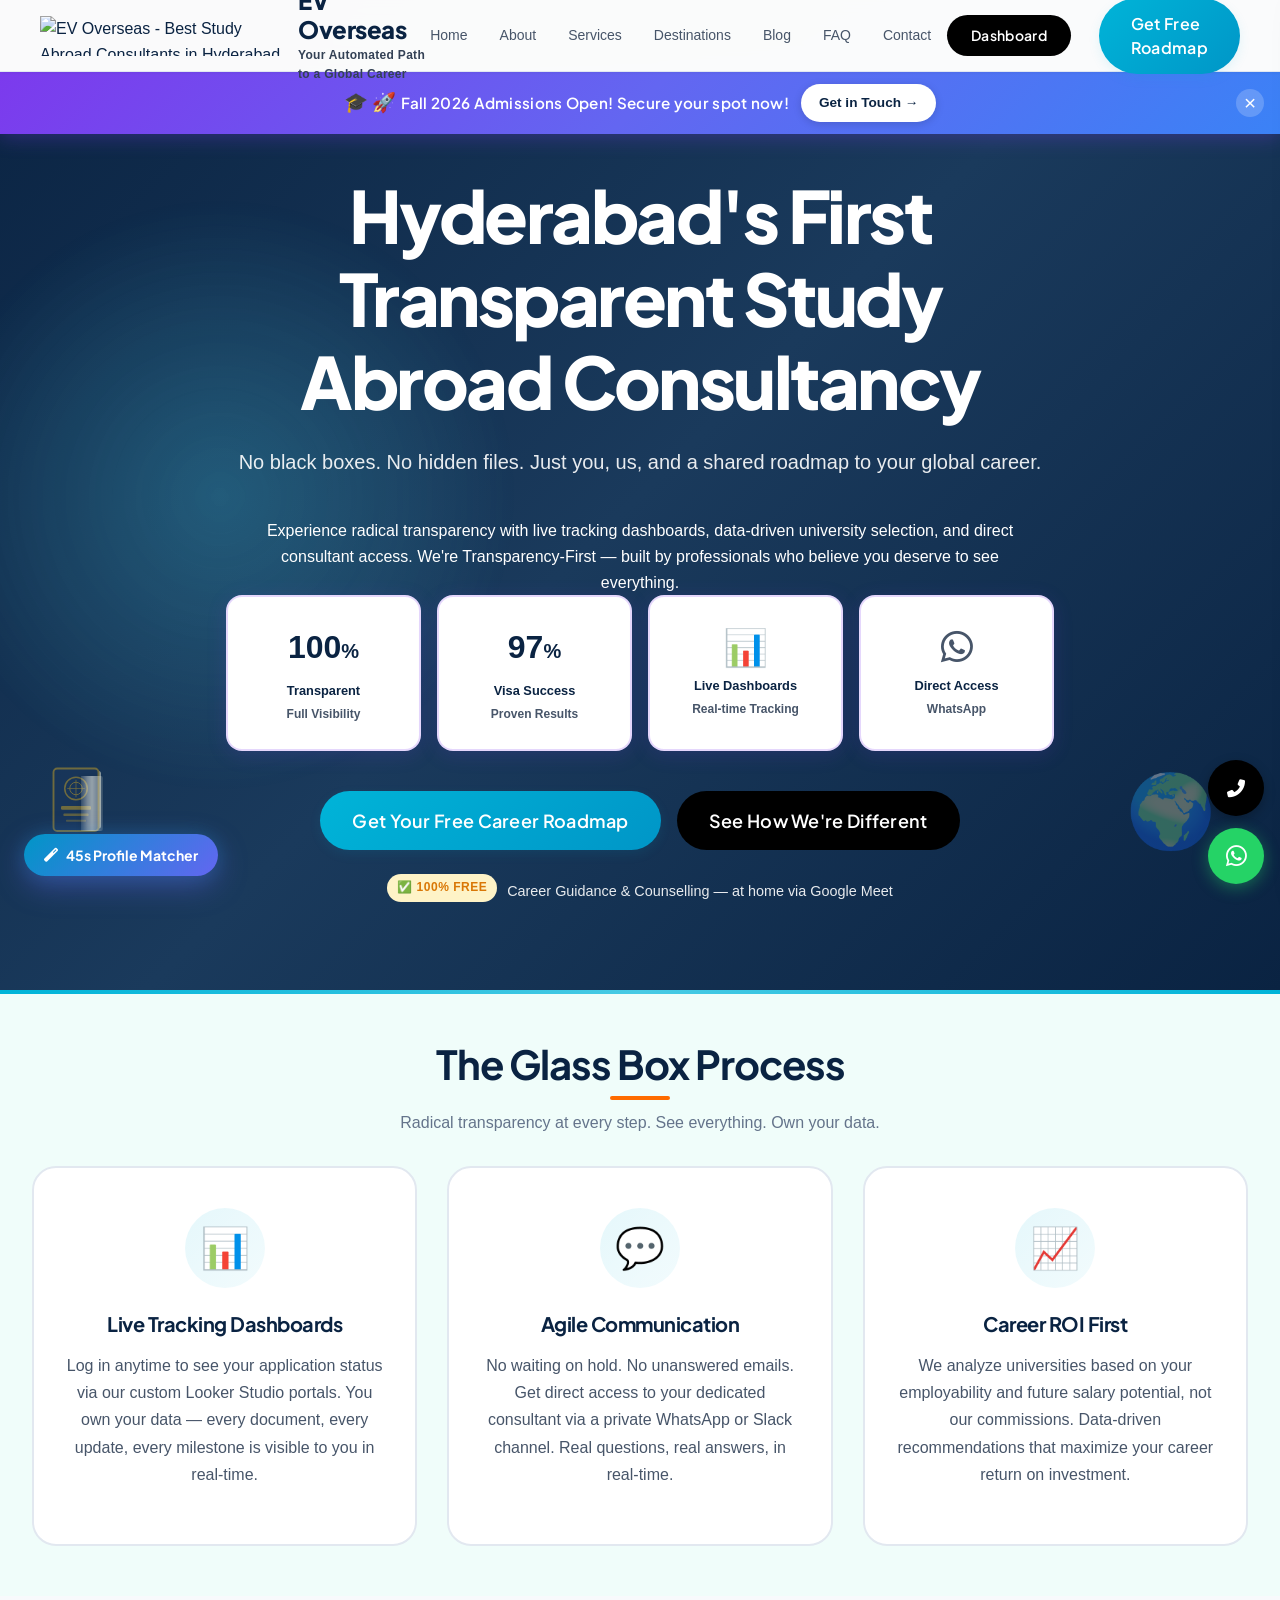
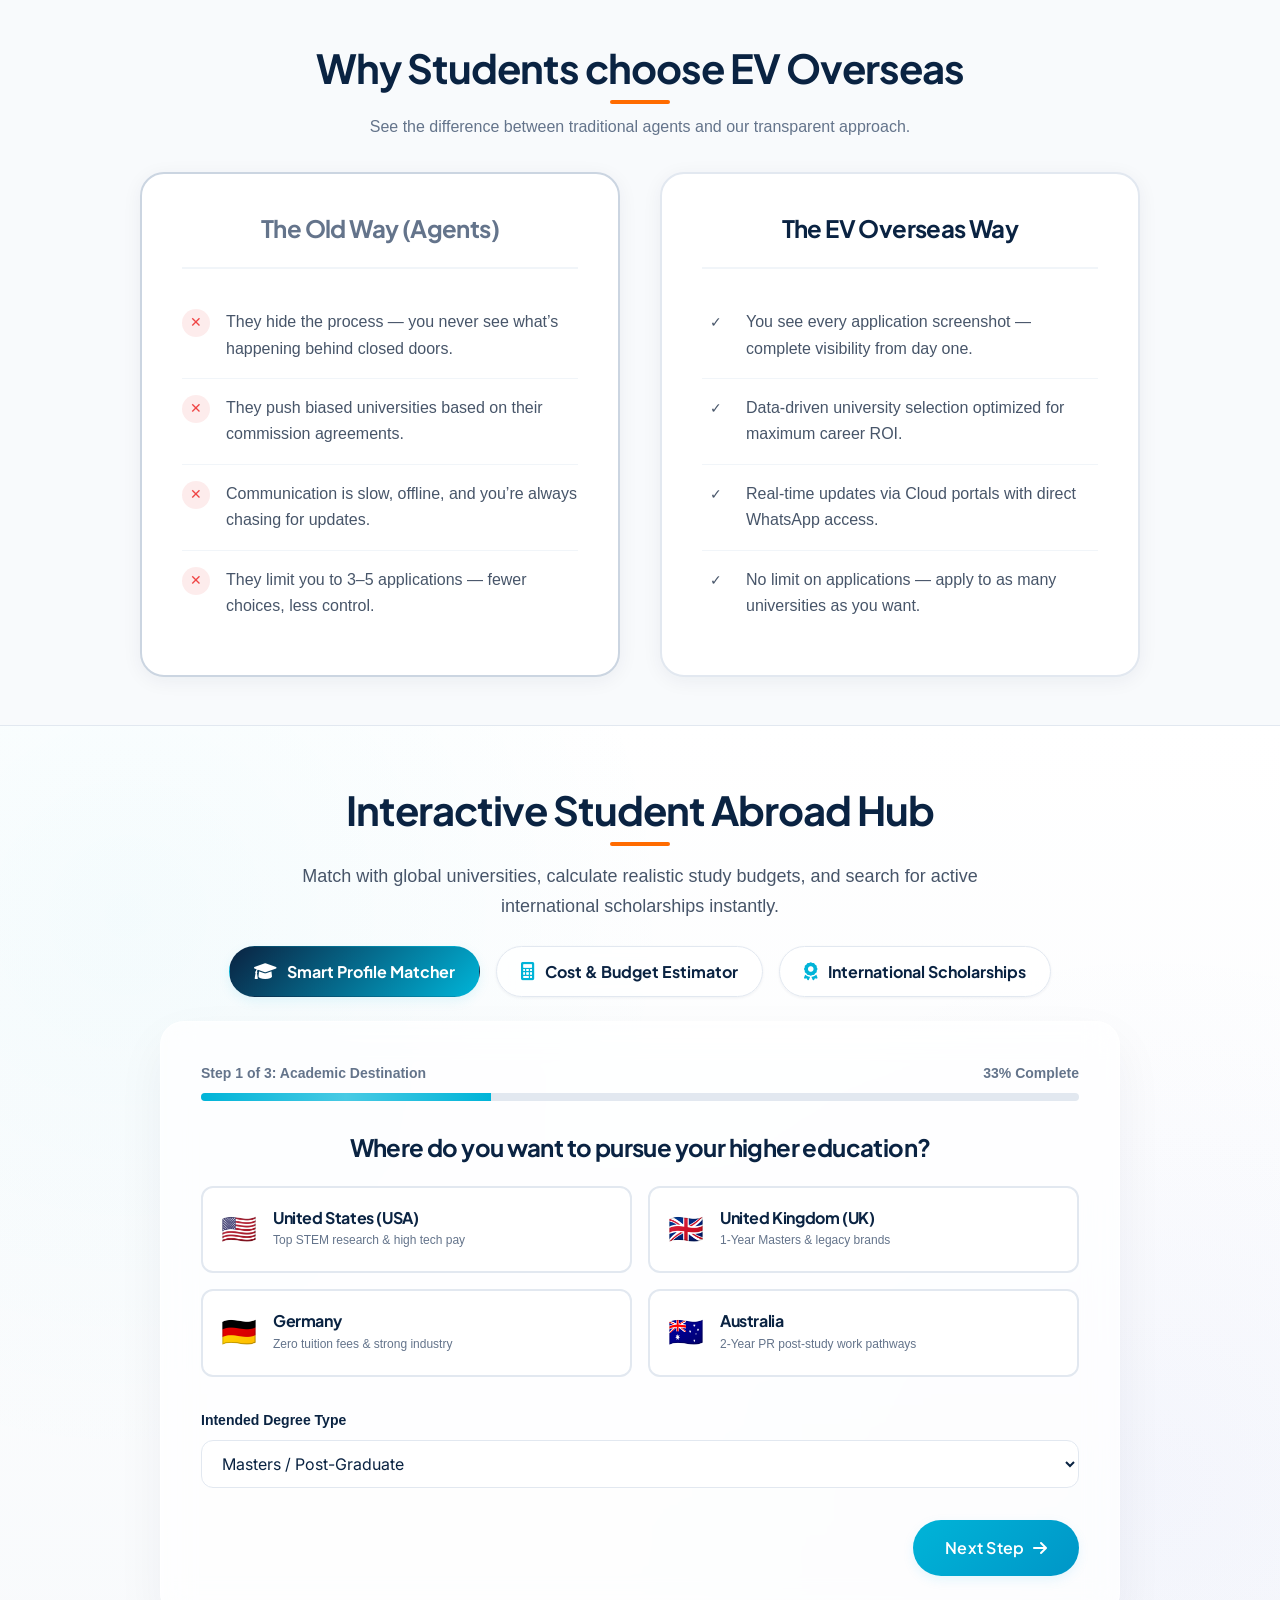
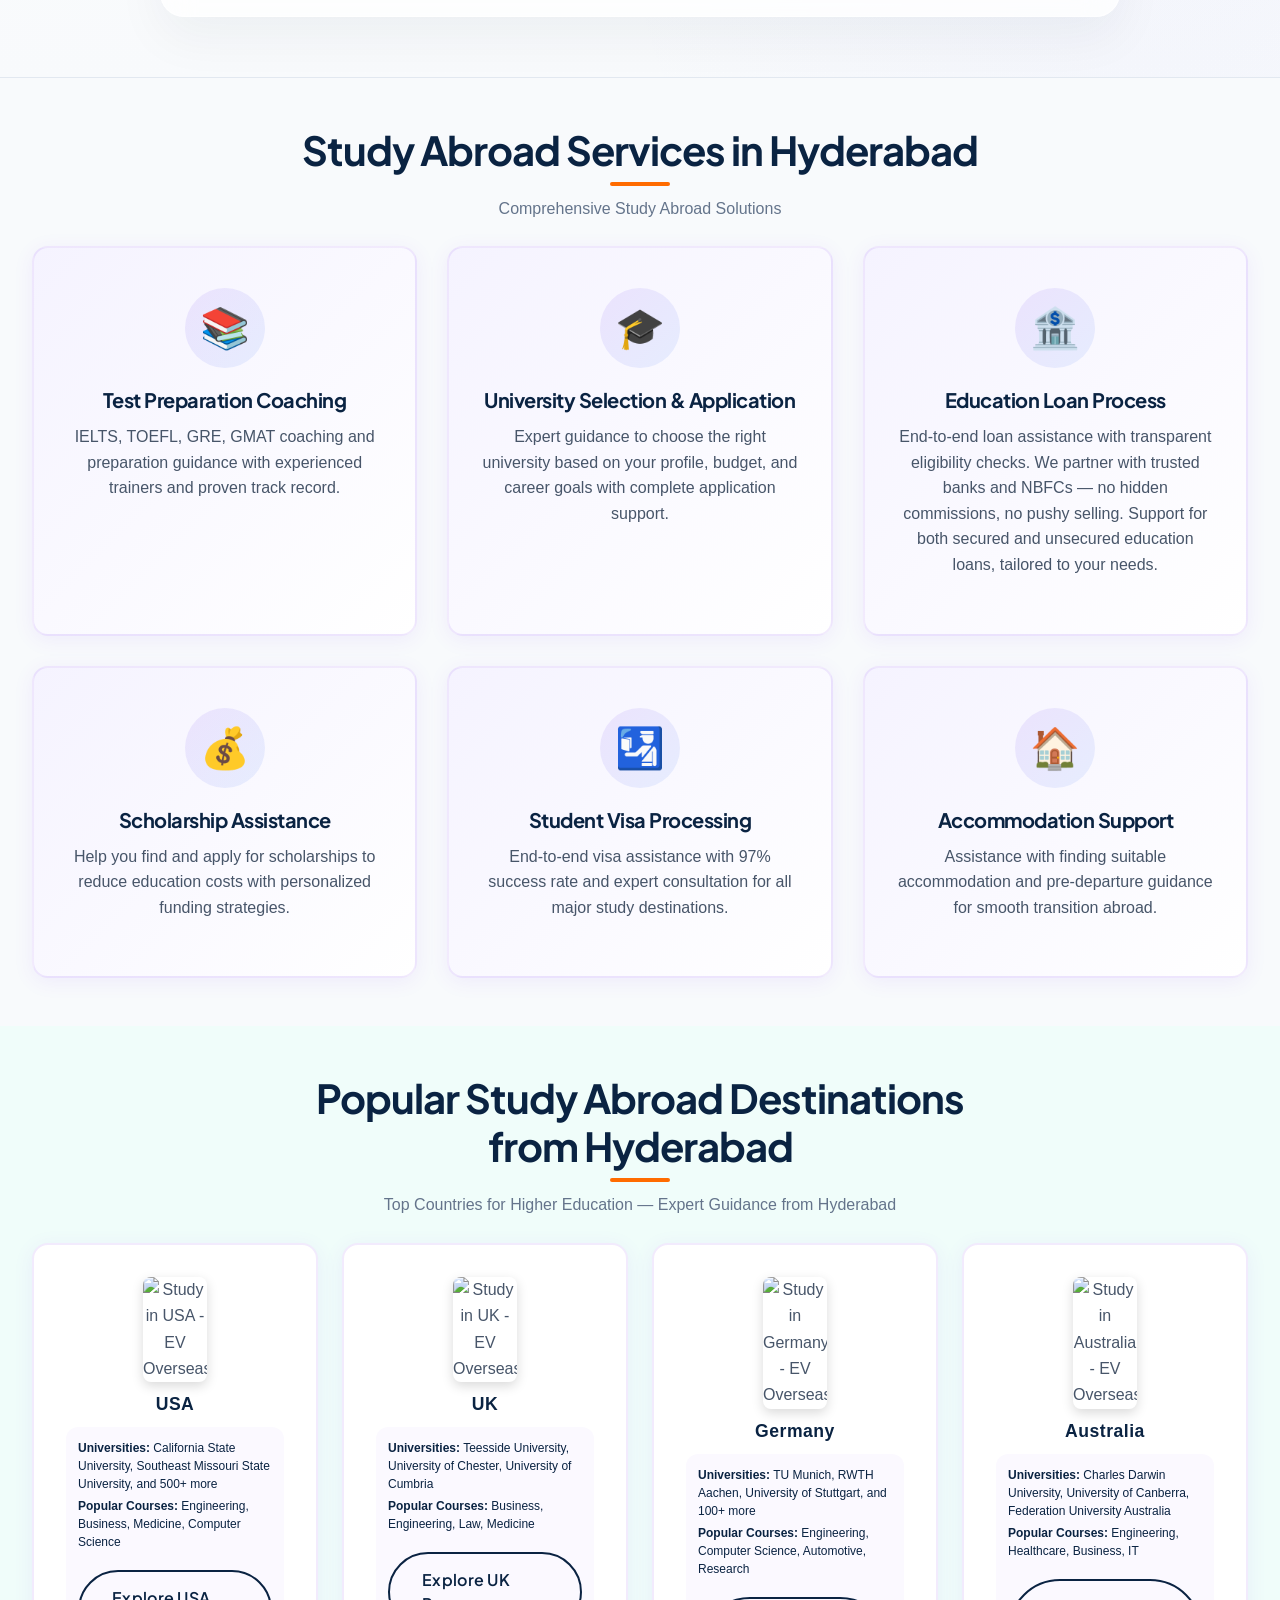
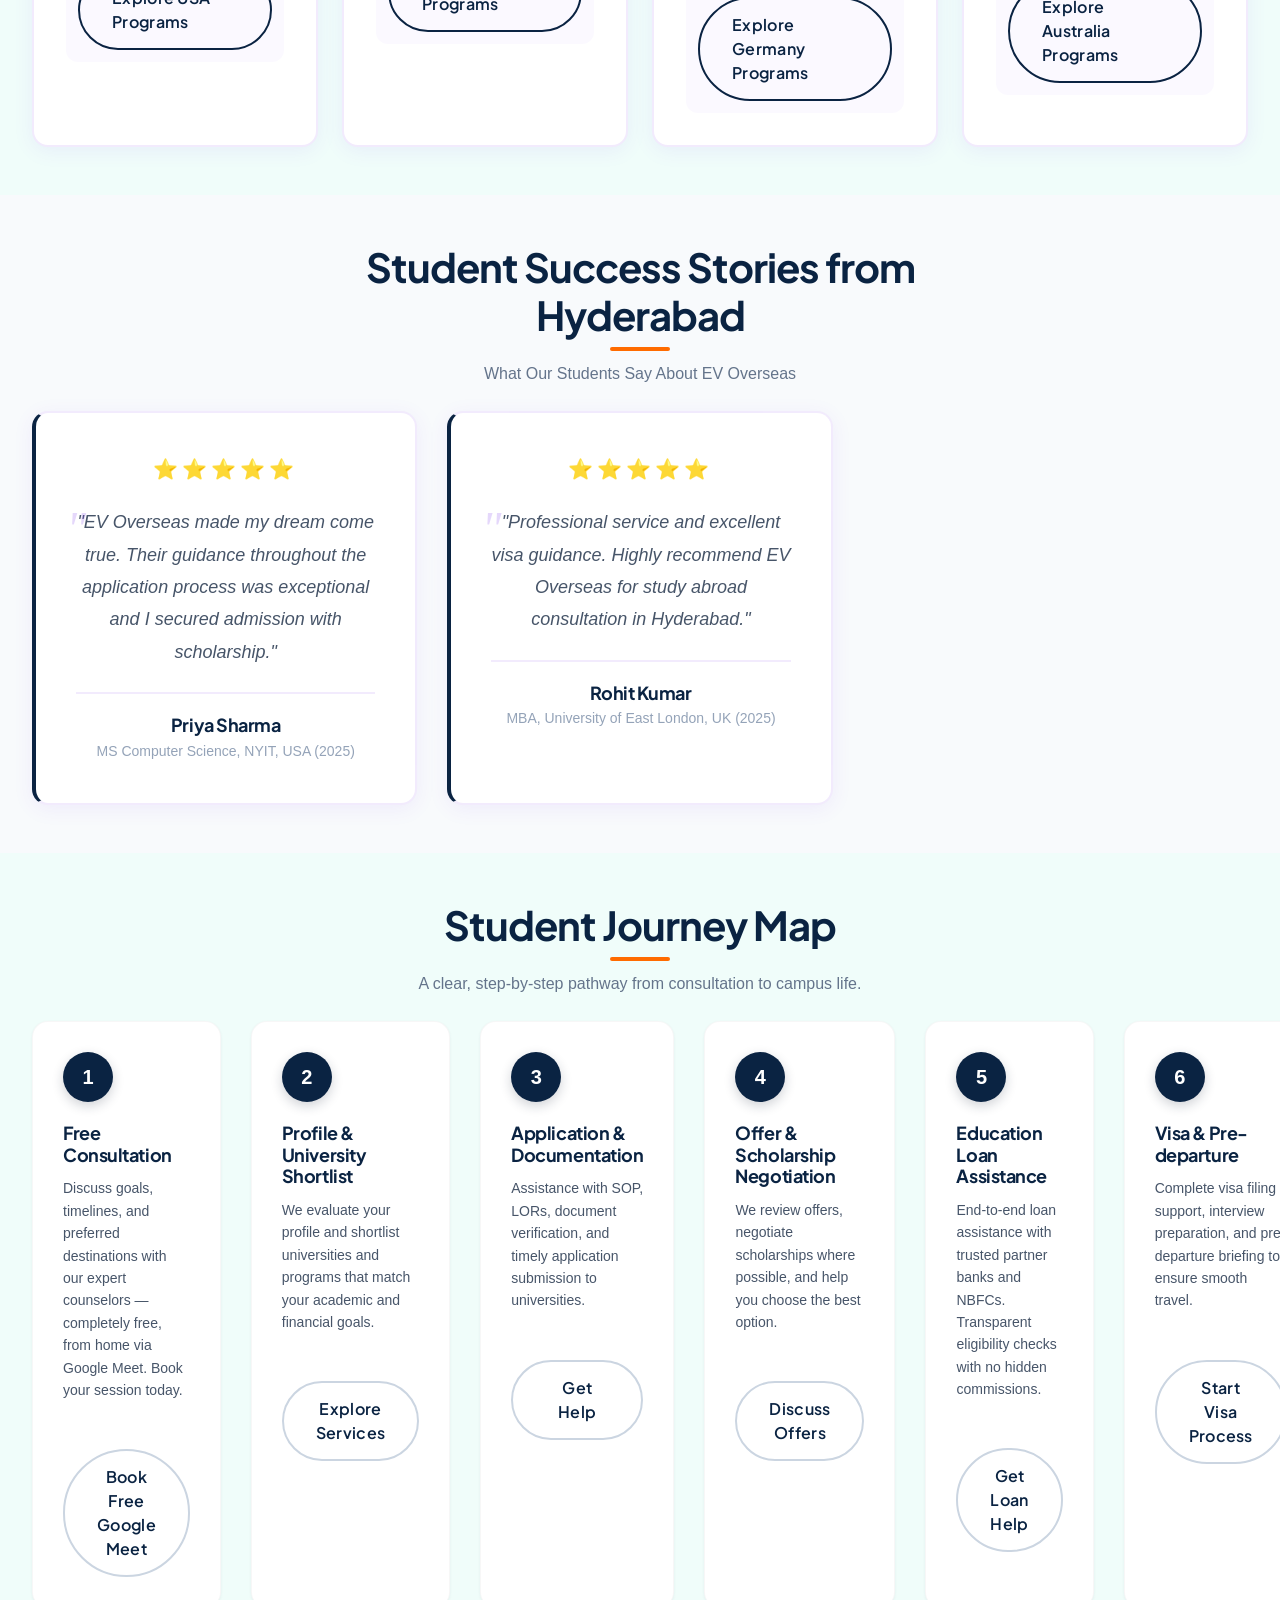
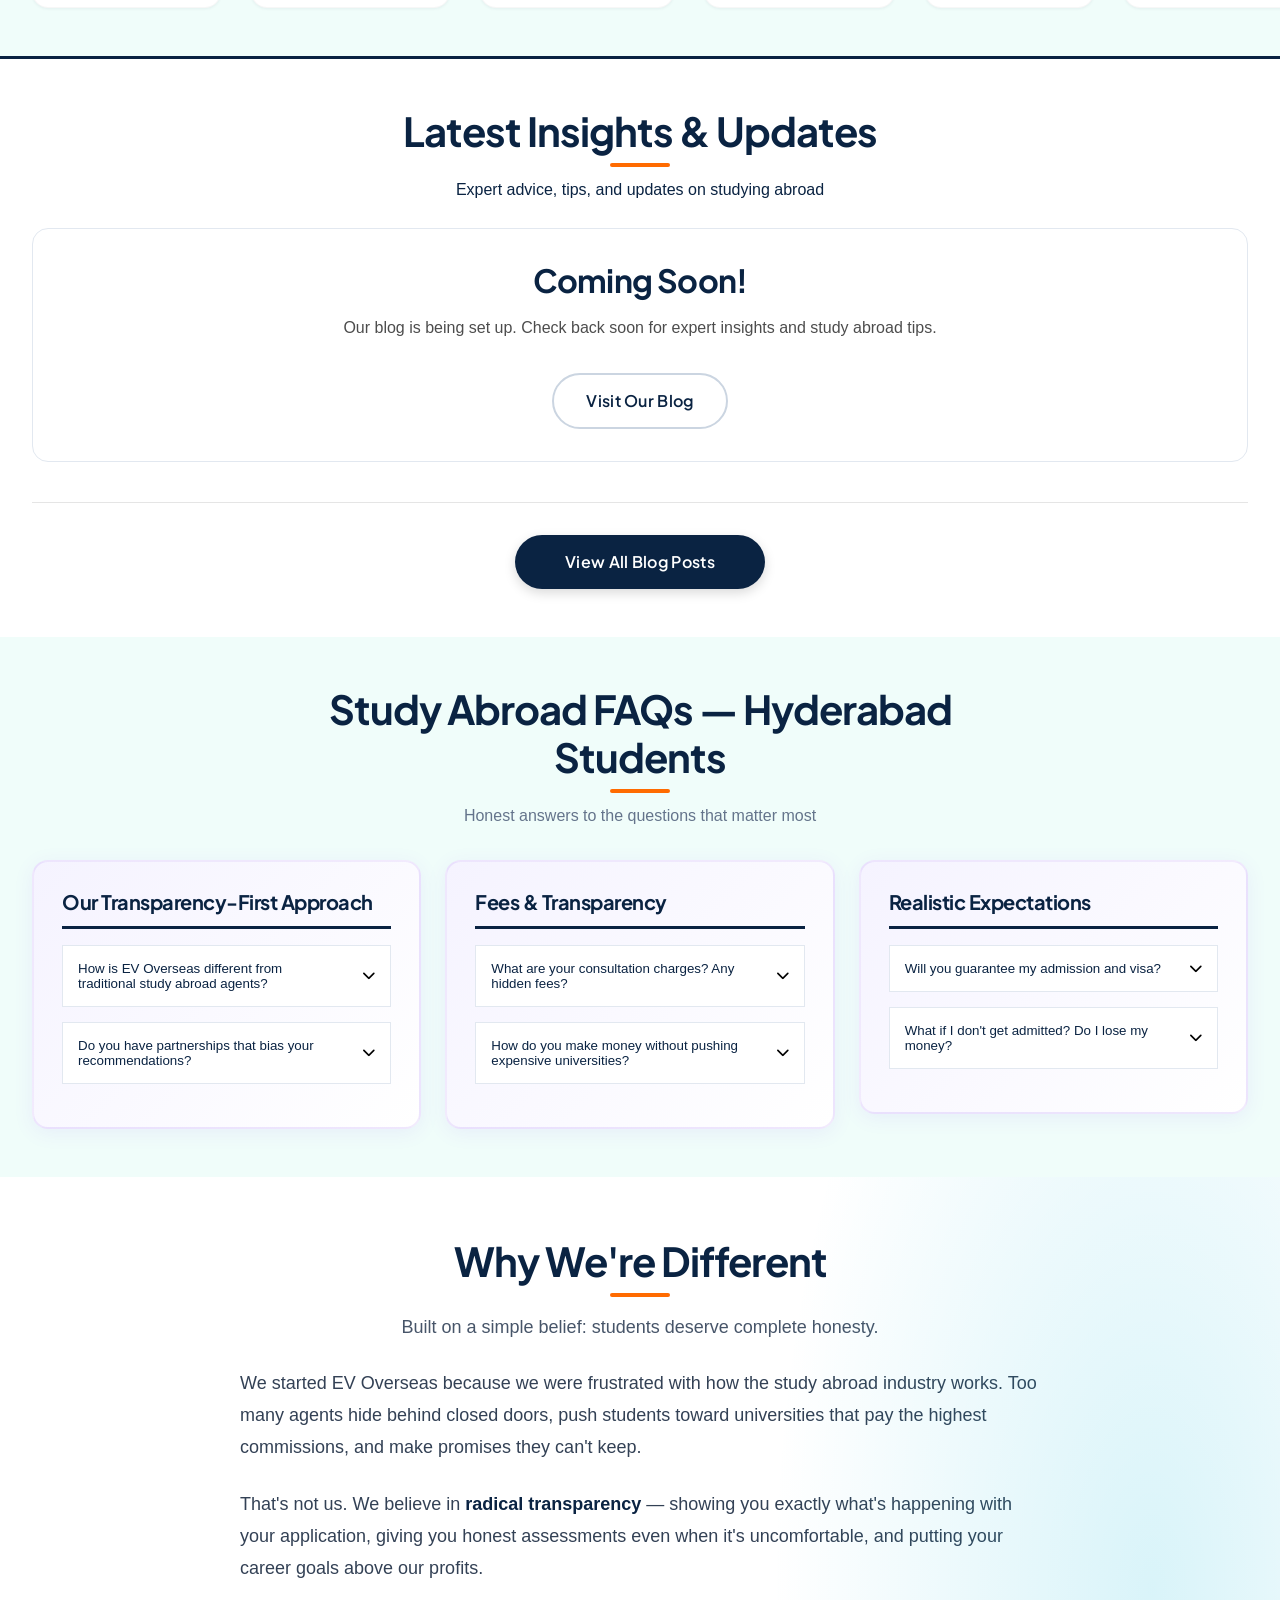
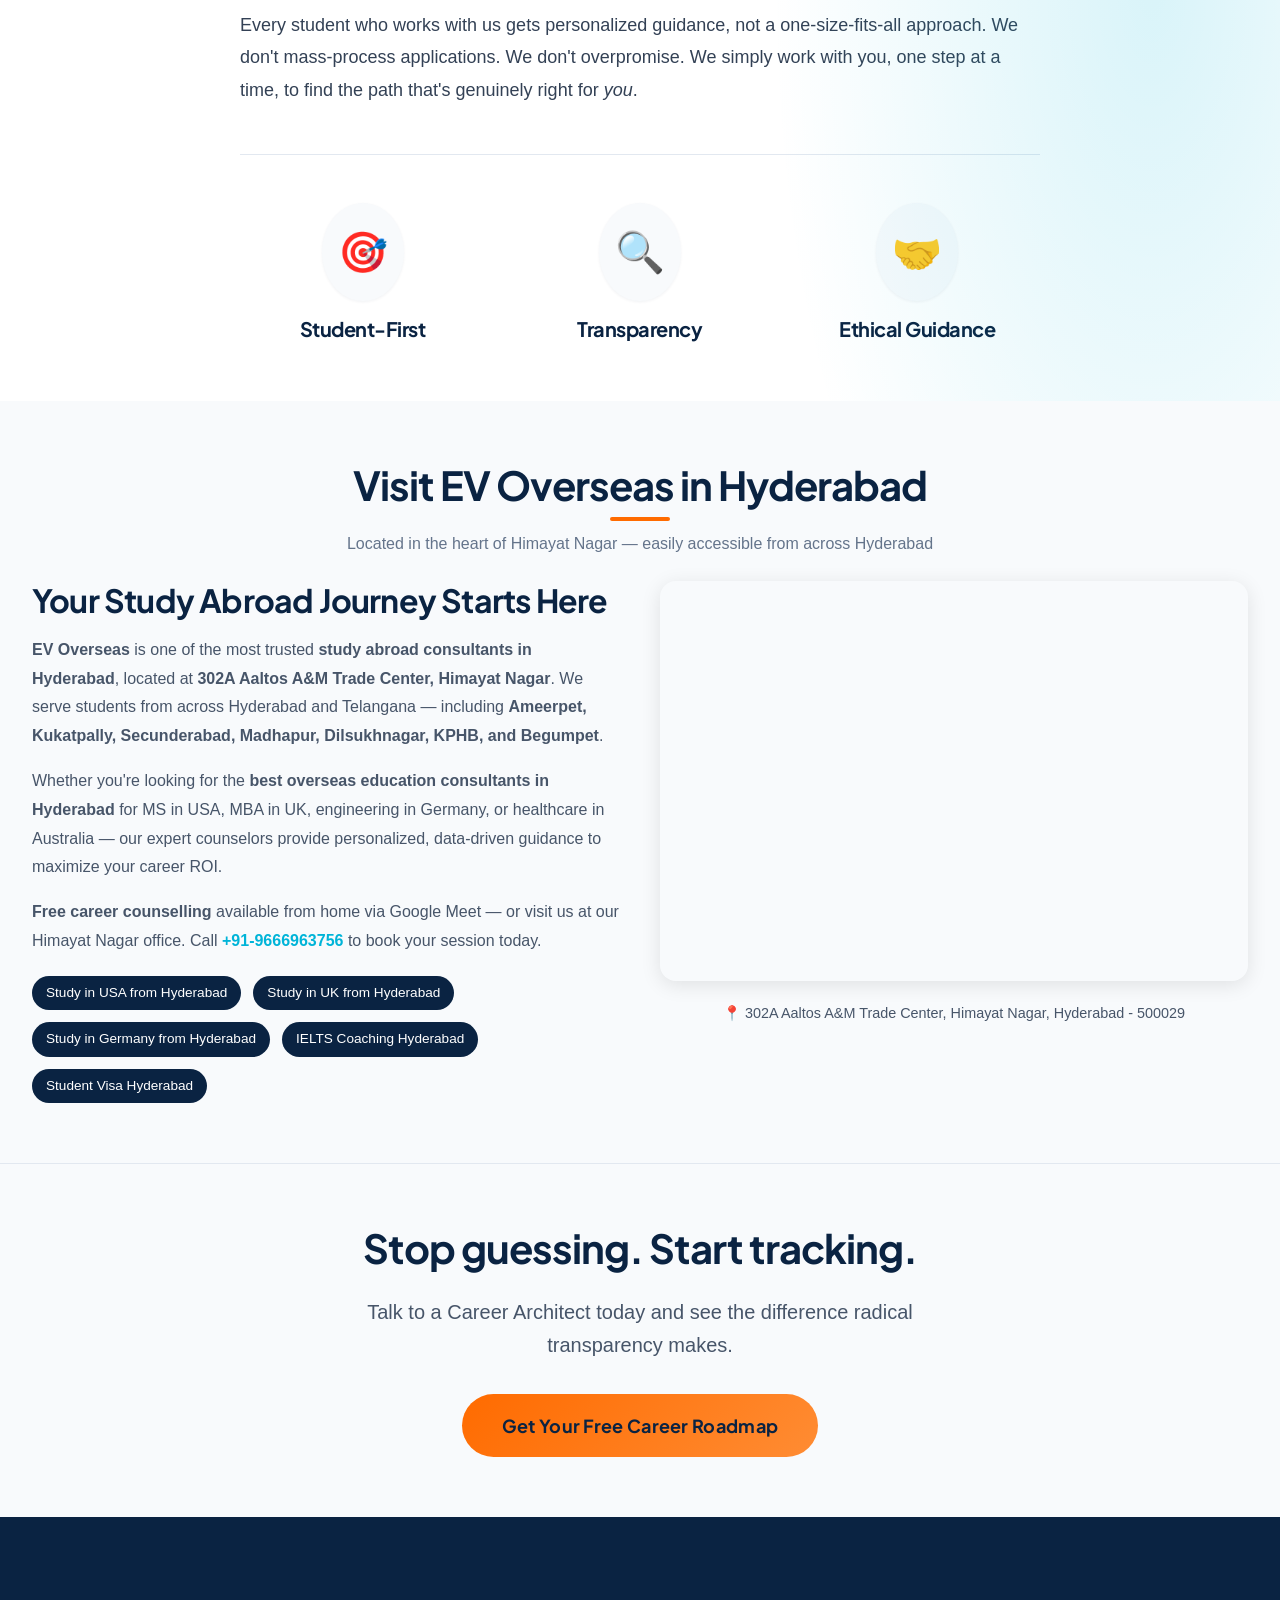
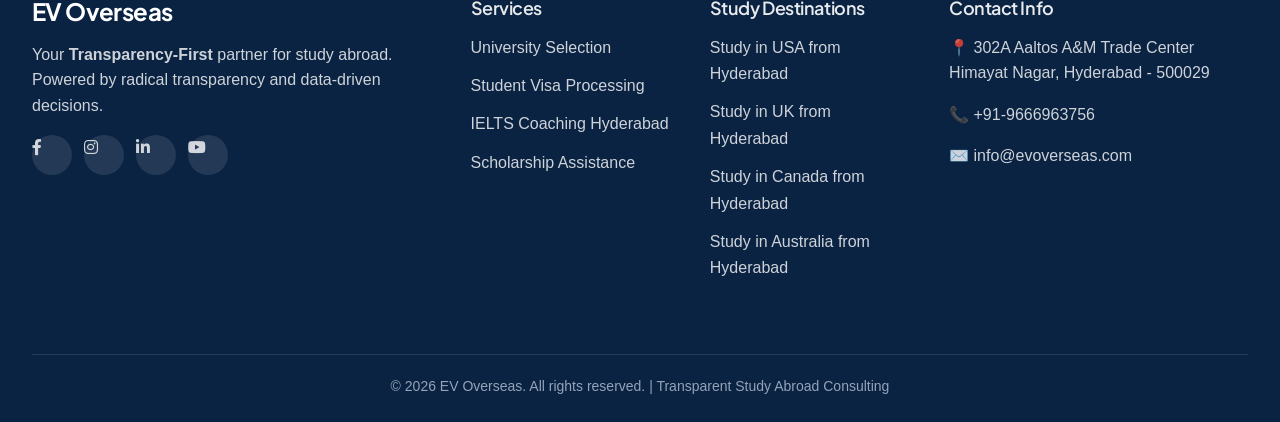
==== index.html @ c3d5b87d "Add files via upload" ====
<!DOCTYPE html>
<html lang="en-IN">

<head>
    <meta charset="UTF-8">
    <meta name="viewport" content="width=device-width, initial-scale=1.0">

    <!-- Search Console Verification -->
    <meta name="google-site-verification" content="pI0YqZ0u25ba8WyDZeonxBRToiF897mwRKmZirMv-7I">

    <!-- Primary Meta Tags -->
    <title>Best Study Abroad Consultants in Hyderabad | EV Overseas</title>
    <meta name="title"
        content="Best Study Abroad Consultants in Hyderabad | EV Overseas">
    <meta name="description"
        content="EV Overseas — #1 study abroad consultants in Hyderabad. 97% visa success rate. Free counselling via Google Meet. Study in USA, UK, Germany & Australia. No hidden fees. Call +91-9666963756.">
    <meta name="keywords"
        content="EV Overseas, study abroad consultants in Hyderabad, overseas education consultants Hyderabad, best study abroad consultancy, study in USA from Hyderabad, study in UK from Hyderabad, study in Germany from Hyderabad, study in Australia from Hyderabad, student visa processing Hyderabad, IELTS coaching Hyderabad, education loan assistance, university admission guidance, transparent study abroad, live tracking dashboard, overseas education, career ROI, scholarship assistance, GRE GMAT preparation, study abroad with scholarship, MS in USA, MBA abroad, masters abroad from India, free career counselling, free study abroad consultation, online counselling Google Meet">
    <meta name="author" content="EV Overseas">
    <meta name="robots" content="index, follow, max-snippet:-1, max-image-preview:large, max-video-preview:-1">


    <!-- Open Graph / Facebook -->
    <meta property="og:type" content="website">
    <meta property="og:url" content="https://evoverseas.com/">
    <meta property="og:title" content="Best Study Abroad Consultants in Hyderabad | EV Overseas">
    <meta property="og:description"
        content="97% visa success rate. Free counselling via Google Meet. Transparent study abroad consulting from Hyderabad — USA, UK, Germany &amp; Australia.">
    <meta property="og:image" content="https://evoverseas.com/images/logo.png">
    <meta property="og:site_name" content="EV Overseas">
    <meta property="og:locale" content="en_IN">

    <!-- Twitter -->
    <meta property="twitter:card" content="summary_large_image">
    <meta property="twitter:url" content="https://evoverseas.com/">
    <meta property="twitter:title" content="Best Study Abroad Consultants in Hyderabad | EV Overseas">
    <meta property="twitter:description"
        content="97% visa success rate. Free counselling via Google Meet. Transparent study abroad consulting from Hyderabad — USA, UK, Germany &amp; Australia.">
    <meta property="twitter:image" content="https://evoverseas.com/images/logo.png">

    <!-- Additional SEO Meta Tags -->
    <meta name="geo.region" content="IN-TG">
    <meta name="geo.placename" content="Hyderabad">
    <meta name="geo.position" content="17.3850;78.4867">
    <meta name="ICBM" content="17.3850, 78.4867">
    <meta name="distribution" content="global">
    <meta name="rating" content="general">
    <meta name="revisit-after" content="7 days">
    <meta name="language" content="English">
    <meta name="coverage" content="Worldwide">
    <meta name="target" content="all">

    <!-- Canonical URL -->
    <link rel="canonical" href="https://evoverseas.com/">
    <link rel="sitemap" type="application/xml" title="Sitemap" href="/sitemap.xml">

    <!-- Favicon -->
    <link rel="icon" type="image/x-icon" href="./images/favicon.png">
    <link rel="apple-touch-icon" sizes="180x180" href="./images/favicon.png">
    <link rel="icon" type="image/png" sizes="32x32" href="./images/favicon.png">
    <link rel="icon" type="image/png" sizes="16x16" href="./images/favicon.png">

    <!-- Preconnect for Performance -->
    <link rel="preconnect" href="https://fonts.googleapis.com">
    <link rel="preconnect" href="https://fonts.gstatic.com" crossorigin>
    <link rel="preconnect" href="https://flagcdn.com" crossorigin>
    <link rel="dns-prefetch" href="//cdnjs.cloudflare.com">
    <link rel="dns-prefetch" href="//flagcdn.com">

    <!-- Preload Critical Resources -->
    <link rel="preload"
        href="https://fonts.googleapis.com/css2?family=Plus+Jakarta+Sans:wght@500;600;700;800&family=Inter:wght@400;500;600;700&family=Montserrat:wght@600;700;800&family=Open+Sans:wght@400;500;600;700&display=swap"
        as="style">

    <!-- Theme Color for Mobile Browsers -->
    <meta name="theme-color" content="#0A2342">
    <meta name="msapplication-TileColor" content="#0A2342">
    <meta name="apple-mobile-web-app-capable" content="yes">
    <meta name="apple-mobile-web-app-status-bar-style" content="black-translucent">
    <meta name="format-detection" content="telephone=no">


    <!-- Critical CSS (inlined for performance) - EV Overseas Brand -->
    <style>
        :root {
            --color-primary: #0A2342;
            --color-primary-dark: #051424;
            --color-primary-light: #162E4A;
            --color-accent: #00B4D8;
            --color-urgency: #FF6B00;
            --color-white: #FFF;
            --color-black: #0A2342;
            --color-gray-600: #475569;
            --color-gray-800: #1E293B;
            --color-border: #E2E8F0;
            --gradient-hero: linear-gradient(135deg, #0A2342 0%, #1A3A5C 50%, #0A2342 100%);
            --gradient-button: linear-gradient(135deg, #00B4D8 0%, #0096C7 100%);
            --gradient-premium: linear-gradient(135deg, #6366F1 0%, #00B4D8 100%);
            --gradient-cta: linear-gradient(135deg, #FF6B00 0%, #FF9F1C 100%);
            --font-heading: 'Plus Jakarta Sans', 'Montserrat', sans-serif;
            --font-body: 'Inter', 'Open Sans', sans-serif;
            --space-section-desktop: 48px 0;
            --space-section-tablet: 36px 0;
            --space-section-mobile: 24px 0;
            --space-section-large-desktop: 60px 0;
            --text-base: 1rem;
            --text-5xl: 3.5rem;
            --text-6xl: 4.5rem;
            --header-height: 72px;
            --radius-full: 9999px;
            --radius-lg: 16px;
            --shadow-sm: 0 1px 3px rgba(10, 35, 66, .06);
            --shadow-md: 0 4px 12px rgba(0, 180, 216, .1);
            --transition-normal: .3s cubic-bezier(.16, 1, 0.3, 1)
        }

        *,
        *::before,
        *::after {
            box-sizing: border-box;
            margin: 0;
            padding: 0
        }

        html {
            font-size: 16px;
            font-family: 'Open Sans', -apple-system, BlinkMacSystemFont, 'Segoe UI', Roboto, sans-serif;
            line-height: 1.6;
            color: var(--color-gray-600);
            background-color: var(--color-white);
            -webkit-font-smoothing: antialiased;
            -moz-osx-font-smoothing: grayscale;
            overflow-x: hidden;
            width: 100%
        }

        body {
            margin: 0;
            padding: 0;
            overflow-x: hidden;
            width: 100%;
            max-width: 100vw;
            overflow-y: auto
        }

        h1 {
            margin: 0;
            font-family: 'Montserrat', var(--font-heading);
            font-weight: 700;
            line-height: 1.15;
            color: var(--color-white);
            letter-spacing: -.02em;
            font-size: clamp(2.2rem, 5vw, var(--text-5xl))
        }

        .navbar {
            position: fixed;
            top: 0;
            left: 0;
            right: 0;
            height: var(--header-height);
            background: rgba(255, 255, 255, .98);
            backdrop-filter: blur(12px);
            -webkit-backdrop-filter: blur(12px);
            border-bottom: 1px solid var(--color-border);
            box-shadow: var(--shadow-sm);
            z-index: 1000;
            transition: all var(--transition-normal);
            display: flex;
            align-items: center
        }

        .nav-container {
            max-width: 1280px;
            width: 100%;
            margin: 0 auto;
            padding: 0 24px;
            display: flex;
            align-items: center;
            justify-content: space-between
        }

        .nav-brand {
            display: flex;
            align-items: center;
            gap: 12px
        }

        .nav-logo-img {
            height: 45px;
            width: auto;
            object-fit: contain
        }

        .nav-brand-text {
            display: flex;
            flex-direction: column
        }

        .nav-logo {
            font-size: clamp(1.25rem, 3vw, 1.5rem);
            font-weight: 800;
            color: var(--color-black);
            line-height: 1.2;
            letter-spacing: -.5px;
            font-family: var(--font-heading);
            text-decoration: none
        }

        .btn {
            display: inline-flex;
            align-items: center;
            justify-content: center;
            padding: 14px 32px;
            border-radius: var(--radius-full);
            font-size: var(--text-base);
            font-weight: 600;
            line-height: 1.5;
            cursor: pointer;
            transition: all var(--transition-normal);
            border: none;
            text-decoration: none;
            font-family: var(--font-heading)
        }

        .btn--primary {
            background: var(--gradient-button);
            color: var(--color-white);
            box-shadow: var(--shadow-md)
        }

        .announce-banner,
        .rebrand-banner {
            position: fixed;
            top: var(--header-height);
            left: 0;
            right: 0;
            background: linear-gradient(135deg, #0A2342 0%, #1A3A5C 50%, #0A2342 100%);
            color: var(--color-white);
            padding: 14px 24px;
            z-index: 999;
            display: flex;
            align-items: center;
            justify-content: center;
            gap: 16px;
            box-shadow: 0 4px 20px rgba(10, 35, 66, .3)
        }

        .announce-banner[data-enabled="false"],
        .announce-banner.hidden {
            display: none !important
        }

        .hero {
            min-height: 100vh;
            padding-top: 122px;
            padding-bottom: 60px;
            background: var(--gradient-hero);
            display: flex;
            align-items: center;
            position: relative;
            overflow: hidden;
            transition: padding-top .3s ease
        }

        body.banner-visible .hero {
            padding-top: 174px
        }

        @media (max-width:768px) {
            :root {
                --header-height: 64px
            }

            .hero {
                padding-top: 142px !important
            }

            body.banner-visible .hero {
                padding-top: 195px !important
            }

            .location-section div[style*="grid-template-columns"] {
                grid-template-columns: 1fr !important;
            }
        }
    </style>

    <!-- Load EV Overseas fonts -->
    <link
        href="https://fonts.googleapis.com/css2?family=Plus+Jakarta+Sans:wght@500;600;700;800&family=Inter:wght@400;500;600;700&family=Montserrat:wght@600;700;800&family=Open+Sans:wght@400;500;600;700&display=swap"
        rel="stylesheet">

    <!-- Main Stylesheet -->
    <link rel="stylesheet" href="style.css">

    <!-- Defer Font Awesome -->
    <link rel="stylesheet" href="https://cdnjs.cloudflare.com/ajax/libs/font-awesome/6.0.0/css/all.min.css"
        media="print" onload="this.media='all';this.onload=null;">
    <noscript>
        <link rel="stylesheet" href="https://cdnjs.cloudflare.com/ajax/libs/font-awesome/6.0.0/css/all.min.css">
    </noscript>

    <!-- Consolidated Structured Data (@graph) -->
    <script type="application/ld+json">
    {
      "@context": "https://schema.org",
      "@graph": [
        {
          "@type": "WebSite",
          "@id": "https://evoverseas.com/#website",
          "url": "https://evoverseas.com",
          "name": "EV Overseas",
          "description": "Best study abroad consultants in Hyderabad",
          "publisher": { "@id": "https://evoverseas.com/#organization" },
          "potentialAction": {
            "@type": "SearchAction",
            "target": {
              "@type": "EntryPoint",
              "urlTemplate": "https://evoverseas.com/?s={search_term_string}"
            },
            "query-input": "required name=search_term_string"
          }
        },
        {
          "@type": ["EducationalOrganization", "LocalBusiness"],
          "@id": "https://evoverseas.com/#organization",
          "name": "EV Overseas",
          "alternateName": "EV Overseas Study Abroad Consultants Hyderabad",
          "description": "Best study abroad consultants in Hyderabad. 97% visa success rate. Free career counselling via Google Meet. Transparent overseas education services for USA, UK, Germany & Australia.",
          "url": "https://evoverseas.com",
          "logo": {
            "@type": "ImageObject",
            "url": "https://evoverseas.com/images/logo.png"
          },
          "image": "https://evoverseas.com/images/logo.png",
          "telephone": "+91-9666963756",
          "email": "info@evoverseas.com",
          "address": {
            "@type": "PostalAddress",
            "streetAddress": "302A Aaltos A&M Trade Center",
            "addressLocality": "Himayat Nagar",
            "addressRegion": "Hyderabad, Telangana",
            "postalCode": "500029",
            "addressCountry": "IN"
          },
          "geo": {
            "@type": "GeoCoordinates",
            "latitude": 17.3850,
            "longitude": 78.4867
          },
          "openingHoursSpecification": {
            "@type": "OpeningHoursSpecification",
            "dayOfWeek": ["Monday","Tuesday","Wednesday","Thursday","Friday","Saturday"],
            "opens": "09:00",
            "closes": "19:00"
          },
          "priceRange": "₹₹",
          "currenciesAccepted": "INR",
          "paymentAccepted": "Cash, UPI, Bank Transfer",
          "areaServed": [
            { "@type": "City", "name": "Hyderabad" },
            { "@type": "State", "name": "Telangana" }
          ],
          "aggregateRating": {
            "@type": "AggregateRating",
            "ratingValue": "4.8",
            "bestRating": "5",
            "worstRating": "1",
            "reviewCount": "500",
            "ratingCount": "500"
          },
          "hasOfferCatalog": {
            "@type": "OfferCatalog",
            "name": "Study Abroad Services in Hyderabad",
            "itemListElement": [
              { "@type": "Offer", "itemOffered": { "@type": "Service", "name": "University Selection & Application", "description": "Expert guidance to choose the right university based on profile, budget and career goals from Hyderabad" }},
              { "@type": "Offer", "itemOffered": { "@type": "Service", "name": "Student Visa Processing", "description": "End-to-end visa assistance with 97% success rate for USA, UK, Germany and Australia" }},
              { "@type": "Offer", "itemOffered": { "@type": "Service", "name": "IELTS & Test Preparation Coaching", "description": "IELTS, TOEFL, GRE, GMAT coaching with experienced trainers in Hyderabad" }},
              { "@type": "Offer", "itemOffered": { "@type": "Service", "name": "Education Loan Assistance", "description": "End-to-end education loan assistance with trusted partner banks and NBFCs" }},
              { "@type": "Offer", "itemOffered": { "@type": "Service", "name": "Scholarship Assistance", "description": "Help find and apply for scholarships to reduce overseas education costs" }},
              { "@type": "Offer", "itemOffered": { "@type": "Service", "name": "Accommodation & Pre-departure Support", "description": "Finding accommodation and complete pre-departure guidance for smooth transition abroad" }}
            ]
          },
          "review": [
            {
              "@type": "Review",
              "author": { "@type": "Person", "name": "Priya Sharma" },
              "datePublished": "2025-03-15",
              "reviewBody": "EV Overseas made my dream come true. Their guidance throughout the application process was exceptional and I secured admission with scholarship.",
              "reviewRating": { "@type": "Rating", "ratingValue": "5", "bestRating": "5" }
            },
            {
              "@type": "Review",
              "author": { "@type": "Person", "name": "Rohit Kumar" },
              "datePublished": "2025-04-20",
              "reviewBody": "Professional service and excellent visa guidance. Highly recommend EV Overseas for study abroad consultation in Hyderabad.",
              "reviewRating": { "@type": "Rating", "ratingValue": "5", "bestRating": "5" }
            },
            {
              "@type": "Review",
              "author": { "@type": "Person", "name": "Anjali Reddy" },
              "datePublished": "2025-05-10",
              "reviewBody": "They helped me secure a scholarship worth $5,000 and guided me through every step. Best study abroad consultants in Hyderabad!",
              "reviewRating": { "@type": "Rating", "ratingValue": "5", "bestRating": "5" }
            }
          ],
          "sameAs": [
            "https://www.facebook.com/profile.php?id=61578886740513",
            "https://www.instagram.com/ev.overseas/",
            "https://www.linkedin.com/company/ev-overseas/",
            "https://www.youtube.com/@EVOverseas",
            "https://blog.evoverseas.com"
          ]
        },
        {
          "@type": "BreadcrumbList",
          "@id": "https://evoverseas.com/#breadcrumb",
          "itemListElement": [
            { "@type": "ListItem", "position": 1, "name": "Home", "item": "https://evoverseas.com/" },
            { "@type": "ListItem", "position": 2, "name": "Study Abroad Services", "item": "https://evoverseas.com/#services" },
            { "@type": "ListItem", "position": 3, "name": "Destinations", "item": "https://evoverseas.com/#destinations" },
            { "@type": "ListItem", "position": 4, "name": "FAQ", "item": "https://evoverseas.com/#faq" },
            { "@type": "ListItem", "position": 5, "name": "Contact", "item": "https://evoverseas.com/#contact" }
          ]
        },
        {
          "@type": "FAQPage",
          "@id": "https://evoverseas.com/#faq-schema",
          "mainEntity": [
            {
              "@type": "Question",
              "name": "Why choose EV Overseas as your study abroad consultant in Hyderabad?",
              "acceptedAnswer": {
                "@type": "Answer",
                "text": "EV Overseas offers 97% visa success rate, free career counselling via Google Meet, no limit on university applications, a live tracking dashboard for complete transparency, and data-driven university selection for maximum career ROI."
              }
            },
            {
              "@type": "Question",
              "name": "What services does EV Overseas study abroad consultancy provide?",
              "acceptedAnswer": {
                "@type": "Answer",
                "text": "We provide free career guidance and counselling, university selection and application, test preparation coaching (IELTS, TOEFL, GRE, GMAT), education loan assistance, scholarship assistance, student visa processing, and pre-departure guidance for students in Hyderabad."
              }
            },
            {
              "@type": "Question",
              "name": "What is the study abroad application process at EV Overseas?",
              "acceptedAnswer": {
                "@type": "Answer",
                "text": "Our 6-step process: 1) Free consultation via Google Meet, 2) Profile evaluation and university shortlisting, 3) Application and documentation, 4) Offer and scholarship negotiation, 5) Education loan assistance, 6) Visa processing and pre-departure support."
              }
            },
            {
              "@type": "Question",
              "name": "Is career counselling free at EV Overseas?",
              "acceptedAnswer": {
                "@type": "Answer",
                "text": "Yes, career guidance and counselling at EV Overseas is 100% FREE. We offer free counselling sessions from the comfort of your home via Google Meet — no need to visit an office. Our fee structure for other services is shared upfront with no hidden charges."
              }
            },
            {
              "@type": "Question",
              "name": "Which countries can I study in through EV Overseas from Hyderabad?",
              "acceptedAnswer": {
                "@type": "Answer",
                "text": "EV Overseas provides expert guidance for studying in USA, UK, Germany, and Australia. We partner with top universities in each country and offer unlimited applications — unlike other consultancies that restrict you to 3-5 applications."
              }
            },
            {
              "@type": "Question",
              "name": "Does EV Overseas limit the number of university applications?",
              "acceptedAnswer": {
                "@type": "Answer",
                "text": "No, EV Overseas does not limit the number of applications. Unlike traditional consultancies that restrict students to 3-5 applications, we allow you to apply to as many universities as you want, giving you more choices and better outcomes."
              }
            },
            {
              "@type": "Question",
              "name": "Who is the best study abroad consultant in Hyderabad?",
              "acceptedAnswer": {
                "@type": "Answer",
                "text": "EV Overseas is recognized as the leading study abroad consultancy in Hyderabad with 97% visa success rate, free career counselling via Google Meet, unlimited university applications, and a fully transparent process with live tracking dashboards."
              }
            },
            {
              "@type": "Question",
              "name": "How much does study abroad consultancy cost in Hyderabad?",
              "acceptedAnswer": {
                "@type": "Answer",
                "text": "At EV Overseas, career guidance and counselling is 100% FREE — available from home via Google Meet. Our service fees are shared upfront with no hidden charges. Contact us at +91-9666963756 for details."
              }
            },
            {
              "@type": "Question",
              "name": "Does EV Overseas provide IELTS coaching in Hyderabad?",
              "acceptedAnswer": {
                "@type": "Answer",
                "text": "Yes, EV Overseas offers comprehensive test preparation coaching for IELTS, TOEFL, GRE, and GMAT with experienced trainers and proven strategies for achieving high scores."
              }
            }
          ]
        }
      ]
    }
    </script>
</head>

<body>
    <!-- Navigation -->
    <nav class="navbar" id="navbar">
        <div class="nav-container">
            <div class="nav-brand">
                <a href="#home" class="nav-brand-link">
                    <img src="./images/favicon.png" alt="EV Overseas - Best Study Abroad Consultants in Hyderabad"
                        class="nav-logo-img" fetchpriority="high">
                </a>
                <div class="nav-brand-text">
                    <a href="#home" class="nav-logo">EV Overseas</a>
                    <span class="nav-tagline">Your Automated Path to a Global Career</span>
                </div>
            </div>
            <ul class="nav-menu" id="nav-menu">
                <li><a href="#home" class="nav-link">Home</a></li>
                <li><a href="#about" class="nav-link">About</a></li>
                <li><a href="#services" class="nav-link">Services</a></li>
                <li><a href="#destinations" class="nav-link">Destinations</a></li>
                <li><a href="#blog" class="nav-link">Blog</a></li>
                <li><a href="#faq" class="nav-link">FAQ</a></li>
                <li><a href="contact.html" class="nav-link">Contact</a></li>
            </ul>
            <div class="nav-actions">
                <a href="dashboard.html" class="btn btn--black btn--sm nav-dashboard-btn">Dashboard</a>
                <a href="contact.html" class="btn btn--primary nav-cta" style="text-decoration:none;">Get Free Roadmap</a>
            </div>
            <div class="hamburger" id="hamburger">
                <span></span>
                <span></span>
                <span></span>
            </div>
        </div>
    </nav>

    <!-- ============================================
         ANNOUNCEMENT BANNER
         ============================================ -->
    <div class="announce-banner" id="announceBanner" data-enabled="true">
        <div class="announce-content">
            <div class="announce-message">
                <span class="announce-icon">🎓</span>
                <span class="announce-icon">🚀</span>
                <span class="announce-text">Fall 2026 Admissions Open! Secure your spot now!</span>
            </div>
            <a href="contact.html" class="announce-cta">
                Get in Touch →
            </a>
        </div>
        <button class="announce-close" onclick="closeAnnounceBanner()" aria-label="Close banner">×</button>
    </div>

    <!-- Hero Section - EV Overseas Transparency-First Messaging -->
    <section id="home" class="hero">
        <div class="hero-content">
            <div class="container">
                <div class="hero-text">
                    <h1>Hyderabad's First Transparent Study Abroad Consultancy</h1>
                    <p class="hero-subtitle">No black boxes. No hidden files. Just you, us, and a shared roadmap to your
                        global career.</p>
                    <p class="hero-description">Experience radical transparency with live tracking dashboards,
                        data-driven university selection, and direct consultant access. We're Transparency-First — built
                        by
                        professionals who believe you deserve to see everything.</p>
                    <div class="hero-stats animate-stats">
                        <div class="stat">
                            <div class="stat-value-row"><span class="stat-number counter"
                                    data-target="100">0</span><span class="stat-percent">%</span></div>
                            <span class="stat-label">Transparent</span>
                            <span class="stat-subtitle">Full Visibility</span>
                        </div>
                        <div class="stat">
                            <div class="stat-value-row"><span class="stat-number counter" data-target="97">0</span><span
                                    class="stat-percent">%</span></div>
                            <span class="stat-label">Visa Success</span>
                            <span class="stat-subtitle">Proven Results</span>
                        </div>
                        <div class="stat">
                            <span class="stat-icon">📊</span>
                            <span class="stat-label">Live Dashboards</span>
                            <span class="stat-subtitle">Real-time Tracking</span>
                        </div>
                        <div class="stat">
                            <span class="stat-icon"><i class="fab fa-whatsapp"></i></span>
                            <span class="stat-label">Direct Access</span>
                            <span class="stat-subtitle">WhatsApp</span>
                        </div>
                    </div>
                    <div class="hero-buttons">
                        <button class="btn btn--primary btn--lg" onclick="window.location.href='contact.html'">Get Your Free
                            Career Roadmap</button>
                        <button class="btn btn--black btn--lg" onclick="scrollToSection('glass-box')">See How We're
                            Different</button>
                    </div>
                    <div class="hero-free-counselling">
                        <span class="free-badge">✅ 100% FREE</span>
                        <span class="free-text">Career Guidance & Counselling — at home via Google Meet</span>
                    </div>
                </div>
            </div>
        </div>
    </section>

    <!-- ============================================
         THE "GLASS BOX" PROCESS - How We're Different
         ============================================ -->
    <section id="glass-box" class="glass-box">
        <div class="container">
            <div class="section-header">
                <h2>The Glass Box Process</h2>
                <p>Radical transparency at every step. See everything. Own your data.</p>
            </div>
            <div class="glass-box-grid">
                <div class="glass-box-card">
                    <div class="glass-box-icon">📊</div>
                    <h3>Live Tracking Dashboards</h3>
                    <p>Log in anytime to see your application status via our custom Looker Studio portals. You own your
                        data — every document, every update, every milestone is visible to you in real-time.</p>
                </div>
                <div class="glass-box-card">
                    <div class="glass-box-icon">💬</div>
                    <h3>Agile Communication</h3>
                    <p>No waiting on hold. No unanswered emails. Get direct access to your dedicated consultant via a
                        private WhatsApp or Slack channel. Real questions, real answers, in real-time.</p>
                </div>
                <div class="glass-box-card">
                    <div class="glass-box-icon">📈</div>
                    <h3>Career ROI First</h3>
                    <p>We analyze universities based on your employability and future salary potential, not our
                        commissions. Data-driven recommendations that maximize your career return on investment.</p>
                </div>
            </div>
        </div>
    </section>

    <!-- ============================================
         COMPARISON TABLE - Old Way vs EV Overseas Way
         ============================================ -->
    <section id="comparison" class="comparison-section">
        <div class="container">
            <div class="section-header">
                <h2>Why Students choose EV Overseas</h2>
                <p>See the difference between traditional agents and our transparent approach.</p>
            </div>
            <div class="comparison-table">
                <div class="comparison-column old-way">
                    <div class="comparison-header">
                        <h3>The Old Way (Agents)</h3>
                    </div>
                    <ul class="comparison-list">
                        <li>
                            <span class="comparison-icon">✕</span>
                            <span>They hide the process — you never see what’s happening behind closed doors.</span>
                        </li>
                        <li>
                            <span class="comparison-icon">✕</span>
                            <span>They push biased universities based on their commission agreements.</span>
                        </li>
                        <li>
                            <span class="comparison-icon">✕</span>
                            <span>Communication is slow, offline, and you’re always chasing for updates.</span>
                        </li>
                        <li>
                            <span class="comparison-icon">✕</span>
                            <span>They limit you to 3–5 applications — fewer choices, less control.</span>
                        </li>
                    </ul>
                </div>
                <div class="comparison-column evoverseas-way">
                    <div class="comparison-header">
                        <h3>The EV Overseas Way</h3>
                    </div>
                    <ul class="comparison-list">
                        <li>
                            <span class="comparison-icon">✓</span>
                            <span>You see every application screenshot — complete visibility from day one.</span>
                        </li>
                        <li>
                            <span class="comparison-icon">✓</span>
                            <span>Data-driven university selection optimized for maximum career ROI.</span>
                        </li>
                        <li>
                            <span class="comparison-icon">✓</span>
                            <span>Real-time updates via Cloud portals with direct WhatsApp access.</span>
                        </li>
                        <li>
                            <span class="comparison-icon">✓</span>
                            <span>No limit on applications — apply to as many universities as you want.</span>
                        </li>
                    </ul>
                </div>
            </div>
        </div>
    </section>

    <!-- ============================================
         INTERACTIVE STUDENT ABROAD HUB
         ============================================ -->
    <section id="hub" class="abroad-hub-section">
        <div class="container">
            <div class="section-header">
                <h2>Interactive Student Abroad Hub</h2>
                <p>Match with global universities, calculate realistic study budgets, and search for active international scholarships instantly.</p>
            </div>

            <!-- Tab Buttons -->
            <div class="hub-tabs">
                <button class="hub-tab-btn active" data-tab="quiz">
                    <i class="fas fa-graduation-cap"></i> Smart Profile Matcher
                </button>
                <button class="hub-tab-btn" data-tab="calculator">
                    <i class="fas fa-calculator"></i> Cost & Budget Estimator
                </button>
                <button class="hub-tab-btn" data-tab="scholarships">
                    <i class="fas fa-award"></i> International Scholarships
                </button>
            </div>

            <!-- Tab Contents -->
            <div class="hub-tab-content">

                <!-- TAB 1: Smart Match & Eligibility Quiz -->
                <div class="hub-tab-pane active" id="pane-quiz">
                    <div class="hub-glass-card">
                        <div class="quiz-progress-container">
                            <div class="quiz-steps-info">
                                <span id="quiz-step-text">Step 1 of 3: Academic Destination</span>
                                <span id="quiz-percent-text">33% Complete</span>
                            </div>
                            <div class="quiz-progress-bar">
                                <div class="quiz-progress-fill" id="quiz-progress" style="width: 33%;"></div>
                            </div>
                        </div>

                        <form id="hubQuizForm" novalidate>
                            <!-- Quiz Step 1: Destination -->
                            <div class="quiz-step active" data-step="1">
                                <h3 class="quiz-question">Where do you want to pursue your higher education?</h3>
                                <div class="quiz-options-grid">
                                    <div class="quiz-option-card" data-value="USA">
                                        <div class="quiz-option-icon">🇺🇸</div>
                                        <div class="quiz-option-text">
                                            <h4>United States (USA)</h4>
                                            <p>Top STEM research & high tech pay</p>
                                        </div>
                                    </div>
                                    <div class="quiz-option-card" data-value="UK">
                                        <div class="quiz-option-icon">🇬🇧</div>
                                        <div class="quiz-option-text">
                                            <h4>United Kingdom (UK)</h4>
                                            <p>1-Year Masters & legacy brands</p>
                                        </div>
                                    </div>
                                    <div class="quiz-option-card" data-value="Germany">
                                        <div class="quiz-option-icon">🇩🇪</div>
                                        <div class="quiz-option-text">
                                            <h4>Germany</h4>
                                            <p>Zero tuition fees & strong industry</p>
                                        </div>
                                    </div>
                                    <div class="quiz-option-card" data-value="Australia">
                                        <div class="quiz-option-icon">🇦🇺</div>
                                        <div class="quiz-option-text">
                                            <h4>Australia</h4>
                                            <p>2-Year PR post-study work pathways</p>
                                        </div>
                                    </div>
                                </div>
                                <input type="hidden" name="quiz-destination" id="quiz-destination" value="">

                                <div class="quiz-form-group">
                                    <label for="quiz-degree">Intended Degree Type</label>
                                    <select id="quiz-degree" class="quiz-select">
                                        <option value="Masters" selected>Masters / Post-Graduate</option>
                                        <option value="Bachelors">Bachelors / Under-Graduate</option>
                                        <option value="PhD">PhD / Doctorate</option>
                                    </select>
                                </div>
                            </div>

                            <!-- Quiz Step 2: Academics -->
                            <div class="quiz-step" data-step="2">
                                <h3 class="quiz-question">Tell us about your academic profile</h3>
                                <div class="quiz-form-group">
                                    <label for="quiz-gpa">Current CGPA / Percentage <span id="gpa-val" class="quiz-range-val">8.0 CGPA</span></label>
                                    <input type="range" id="quiz-gpa" min="5.0" max="10.0" step="0.1" value="8.0" class="quiz-input" style="padding: 0; height: 6px;">
                                </div>

                                <div class="quiz-form-group">
                                    <label for="quiz-english-test">English Eligibility Test</label>
                                    <select id="quiz-english-test" class="quiz-select">
                                        <option value="IELTS">IELTS</option>
                                        <option value="TOEFL">TOEFL</option>
                                        <option value="PTE">PTE</option>
                                        <option value="None" selected>Not Yet Taken / Waiver Preferred</option>
                                    </select>
                                </div>

                                <div class="quiz-form-group" id="english-score-group" style="display: none;">
                                    <label for="quiz-english-score">Your Score / Expected Score</label>
                                    <input type="number" id="quiz-english-score" placeholder="e.g. 7.0 for IELTS, 95 for TOEFL" class="quiz-input" min="0" step="0.5">
                                </div>
                            </div>

                            <!-- Quiz Step 3: Locked Results (Lead Capture overlay) -->
                            <div class="quiz-step" data-step="3">
                                <div class="quiz-results-wrapper">
                                    <!-- Blurry results preview background -->
                                    <div class="quiz-blurred-results">
                                        <div class="quiz-results-grid">
                                            <div class="uni-match-card">
                                                <div class="uni-match-header">
                                                    <span class="uni-match-badge">Top Tier Match</span>
                                                    <span>92% Fit</span>
                                                </div>
                                                <h4>Northeastern University</h4>
                                                <p class="uni-match-detail"><i class="fas fa-map-marker-alt"></i> Boston, USA</p>
                                                <p class="uni-match-detail"><i class="fas fa-money-bill-wave"></i> Tuition: $32,000/yr</p>
                                            </div>
                                            <div class="uni-match-card">
                                                <div class="uni-match-header">
                                                    <span class="uni-match-badge">Target Match</span>
                                                    <span>88% Fit</span>
                                                </div>
                                                <h4>University of Texas</h4>
                                                <p class="uni-match-detail"><i class="fas fa-map-marker-alt"></i> Arlington, USA</p>
                                                <p class="uni-match-detail"><i class="fas fa-money-bill-wave"></i> Tuition: $24,000/yr</p>
                                            </div>
                                        </div>
                                    </div>

                                    <!-- Floating lead locked box -->
                                    <div class="quiz-locked-overlay">
                                        <div class="unlock-card">
                                            <button type="button" class="unlock-close-btn" aria-label="Close & Unlock Matches">×</button>
                                            <span class="free-badge">🎉 MATCHES COMPUTED!</span>
                                            <h3>Unlock Your Matching Universities</h3>
                                            <p>We found <strong>5+ matching universities</strong> matching your GPA and destination criteria. Enter your details to view the list and get a free personalized timeline.</p>
                                            
                                            <div class="quiz-form-group" style="text-align: left;">
                                                <input type="text" id="quiz-name" placeholder="Full Name" class="quiz-input" required style="margin-bottom: 12px;">
                                                <input type="email" id="quiz-email" placeholder="Email Address" class="quiz-input" required style="margin-bottom: 12px;">
                                                <input type="tel" id="quiz-phone" placeholder="Phone Number (WhatsApp preferred)" class="quiz-input" required style="margin-bottom: 16px;">
                                            </div>

                                            <button type="submit" class="btn btn--primary" style="width: 100%;">Unlock Matches & Get Free Consultation</button>
                                        </div>
                                    </div>
                                </div>
                            </div>

                            <!-- Navigation Buttons -->
                            <div class="quiz-nav-buttons" id="quiz-nav">
                                <button type="button" class="btn btn--outline" id="quiz-prev-btn" style="visibility: hidden;">Back</button>
                                <button type="button" class="btn btn--primary" id="quiz-next-btn">Next Step <i class="fas fa-arrow-right" style="margin-left: 8px;"></i></button>
                            </div>
                        </form>
                    </div>
                </div>

                <!-- TAB 2: Cost & Living Calculator -->
                <div class="hub-tab-pane" id="pane-calculator">
                    <div class="hub-glass-card">
                        <div class="calc-container">
                            <!-- Inputs -->
                            <div class="calc-inputs-panel">
                                <h3 style="font-family:var(--font-heading); color:var(--color-primary); font-weight:700; margin-bottom:12px;">Select Study Options</h3>
                                
                                <div class="quiz-form-group">
                                    <label for="calc-country">Destination Country</label>
                                    <select id="calc-country" class="quiz-select">
                                        <option value="USA" selected>United States (USA)</option>
                                        <option value="UK">United Kingdom (UK)</option>
                                        <option value="Germany">Germany</option>
                                        <option value="Australia">Australia</option>
                                    </select>
                                </div>

                                <div class="quiz-form-group">
                                    <label for="calc-tuition">Estimated Annual Tuition (INR)<span id="calc-tuition-val" class="quiz-range-val">₹25 Lakhs</span></label>
                                    <input type="range" id="calc-tuition" min="0" max="50" step="1" value="25" class="quiz-input" style="padding:0; height:6px;">
                                </div>

                                <div class="quiz-form-group">
                                    <label for="calc-rent">Accommodation Tier</label>
                                    <select id="calc-rent" class="quiz-select">
                                        <option value="shared" selected>Shared Student Apartment (Saver)</option>
                                        <option value="private">Private Studio / Single Bed (Standard)</option>
                                        <option value="campus">On-Campus Residence Hall (Premium)</option>
                                    </select>
                                </div>

                                <div class="quiz-form-group">
                                    <label for="calc-lifestyle">Lifestyle & Food Expenses</label>
                                    <select id="calc-lifestyle" class="quiz-select">
                                        <option value="budget" selected>Self-Cooking & Public Transit (Budget)</option>
                                        <option value="moderate">Dining Out & Moderate Shopping (Standard)</option>
                                        <option value="comfort">Frequent Dining & Entertainment (Comfort)</option>
                                    </select>
                                </div>
                            </div>

                            <!-- Visual Outputs -->
                            <div class="calc-results-panel">
                                <div class="calc-results-header">
                                    <h3>Total Annual Cost Estimate</h3>
                                    <span id="calc-total" class="calc-total-amount">₹32.4 Lakhs</span>
                                    <p style="font-size: var(--text-xs); color: var(--color-gray-500); margin-top: 4px;">Convertible to Education Loan with Low Interest Rate</p>
                                </div>

                                <div class="cost-breakdown-list">
                                    <!-- Tuition -->
                                    <div class="cost-item">
                                        <div class="cost-item-header">
                                            <span>University Tuition Fees</span>
                                            <span id="item-tuition">₹25.0 Lakhs</span>
                                        </div>
                                        <div class="cost-progress-bar">
                                            <div class="cost-progress-fill fill-tuition" id="bar-tuition" style="width: 77%;"></div>
                                        </div>
                                    </div>

                                    <!-- Rent -->
                                    <div class="cost-item">
                                        <div class="cost-item-header">
                                            <span>Rent & Accommodation</span>
                                            <span id="item-rent">₹4.2 Lakhs</span>
                                        </div>
                                        <div class="cost-progress-bar">
                                            <div class="cost-progress-fill fill-rent" id="bar-rent" style="width: 13%;"></div>
                                        </div>
                                    </div>

                                    <!-- Food & Living -->
                                    <div class="cost-item">
                                        <div class="cost-item-header">
                                            <span>Food & Living Expenses</span>
                                            <span id="item-living">₹2.4 Lakhs</span>
                                        </div>
                                        <div class="cost-progress-bar">
                                            <div class="cost-progress-fill fill-living" id="bar-living" style="width: 7%;"></div>
                                        </div>
                                    </div>

                                    <!-- Visa & Insurance -->
                                    <div class="cost-item">
                                        <div class="cost-item-header">
                                            <span>Insurance, Visas & Airfare</span>
                                            <span id="item-insurance">₹0.8 Lakhs</span>
                                        </div>
                                        <div class="cost-progress-bar">
                                            <div class="cost-progress-fill fill-insurance" id="bar-insurance" style="width: 3%;"></div>
                                        </div>
                                    </div>
                                </div>

                                <button class="btn btn--primary calc-pdf-btn" id="calc-lead-trigger">
                                    <i class="fas fa-file-pdf" style="margin-right: 8px;"></i> Get detailed Expense PDF on WhatsApp
                                </button>
                            </div>
                        </div>
                    </div>
                </div>

                <!-- TAB 3: Scholarship Explorer -->
                <div class="hub-tab-pane" id="pane-scholarships">
                    <div class="hub-glass-card">
                        <!-- Filters -->
                        <div class="scholarship-filter-bar">
                            <input type="text" id="sch-search" placeholder="Search by name, eligibility..." class="sch-search-input">
                            <select id="sch-country" class="quiz-select">
                                <option value="all" selected>All Countries</option>
                                <option value="USA">USA</option>
                                <option value="UK">UK</option>
                                <option value="Germany">Germany</option>
                                <option value="Australia">Australia</option>
                            </select>
                            <select id="sch-type" class="quiz-select">
                                <option value="all" selected>All Types</option>
                                <option value="government">Government</option>
                                <option value="university">University-Specific</option>
                                <option value="external">Private Trust</option>
                            </select>
                        </div>

                        <!-- Scholarship Grid -->
                        <div class="scholarship-grid" id="scholarship-results-grid">
                            <!-- Populated dynamically via app.js -->
                        </div>
                    </div>
                </div>

            </div>
        </div>
    </section>

    <!-- Services Section -->
    <section id="services" class="services">
        <div class="container">
            <div class="section-header">
                <h2>Study Abroad Services in Hyderabad</h2>
                <p>Comprehensive Study Abroad Solutions</p>
            </div>
            <div class="services-grid">
                <div class="service-card">
                    <div class="service-icon">📚</div>
                    <h3>Test Preparation Coaching</h3>
                    <p>IELTS, TOEFL, GRE, GMAT coaching and preparation guidance with experienced trainers and proven
                        track record.</p>
                </div>
                <div class="service-card">
                    <div class="service-icon">🎓</div>
                    <h3>University Selection & Application</h3>
                    <p>Expert guidance to choose the right university based on your profile, budget, and career goals
                        with complete application support.</p>
                </div>
                <div class="service-card">
                    <div class="service-icon">🏦</div>
                    <h3>Education Loan Process</h3>
                    <p>End-to-end loan assistance with transparent eligibility checks. We partner with trusted banks and
                        NBFCs — no hidden commissions, no pushy selling. Support for both secured and unsecured
                        education loans, tailored to your needs.</p>
                </div>
                <div class="service-card">
                    <div class="service-icon">💰</div>
                    <h3>Scholarship Assistance</h3>
                    <p>Help you find and apply for scholarships to reduce education costs with personalized funding
                        strategies.</p>
                </div>
                <div class="service-card">
                    <div class="service-icon">🛂</div>
                    <h3>Student Visa Processing</h3>
                    <p>End-to-end visa assistance with 97% success rate and expert consultation for all major study
                        destinations.</p>
                </div>
                <div class="service-card">
                    <div class="service-icon">🏠</div>
                    <h3>Accommodation Support</h3>
                    <p>Assistance with finding suitable accommodation and pre-departure guidance for smooth transition
                        abroad.</p>
                </div>
            </div>
        </div>
    </section>

    <!-- Destinations Section -->
    <section id="destinations" class="destinations">
        <div class="container">
            <div class="section-header">
                <h2>Popular Study Abroad Destinations from Hyderabad</h2>
                <p>Top Countries for Higher Education — Expert Guidance from Hyderabad</p>
            </div>
            <div class="destinations-grid">
                <div class="destination-card">
                    <div class="destination-flag">
                        <img src="https://flagcdn.com/w160/us.png" alt="Study in USA - EV Overseas" loading="lazy">
                        <span class="country-name">USA</span>
                    </div>
                    <div class="destination-info">
                        <p><strong>Universities:</strong> California State University, Southeast Missouri State
                            University, and 500+ more</p>
                        <p><strong>Popular Courses:</strong> Engineering, Business, Medicine, Computer Science</p>
                        <a href="study-in-usa.html" class="btn btn--outline" style="margin-top: 15px; width: 100%; border-color: var(--color-primary); color: var(--color-primary);">Explore USA Programs</a>
                    </div>
                </div>
                <div class="destination-card">
                    <div class="destination-flag">
                        <img src="https://flagcdn.com/w160/gb.png" alt="Study in UK - EV Overseas" loading="lazy">
                        <span class="country-name">UK</span>
                    </div>
                    <div class="destination-info">
                        <p><strong>Universities:</strong> Teesside University, University of Chester, University of
                            Cumbria</p>
                        <p><strong>Popular Courses:</strong> Business, Engineering, Law, Medicine</p>
                        <a href="study-in-uk.html" class="btn btn--outline" style="margin-top: 15px; width: 100%; border-color: var(--color-primary); color: var(--color-primary);">Explore UK Programs</a>
                    </div>
                </div>
                <div class="destination-card">
                    <div class="destination-flag">
                        <img src="https://flagcdn.com/w160/de.png" alt="Study in Germany - EV Overseas" loading="lazy">
                        <span class="country-name">Germany</span>
                    </div>
                    <div class="destination-info">
                        <p><strong>Universities:</strong> TU Munich, RWTH Aachen, University of Stuttgart, and 100+ more
                        </p>
                        <p><strong>Popular Courses:</strong> Engineering, Computer Science, Automotive, Research</p>
                        <a href="study-in-germany.html" class="btn btn--outline" style="margin-top: 15px; width: 100%; border-color: var(--color-primary); color: var(--color-primary);">Explore Germany Programs</a>
                    </div>
                </div>
                <div class="destination-card">
                    <div class="destination-flag">
                        <img src="https://flagcdn.com/w160/au.png" alt="Study in Australia - EV Overseas"
                            loading="lazy">
                        <span class="country-name">Australia</span>
                    </div>
                    <div class="destination-info">
                        <p><strong>Universities:</strong> Charles Darwin University, University of Canberra, Federation
                            University Australia</p>
                        <p><strong>Popular Courses:</strong> Engineering, Healthcare, Business, IT</p>
                        <a href="study-in-australia.html" class="btn btn--outline" style="margin-top: 15px; width: 100%; border-color: var(--color-primary); color: var(--color-primary);">Explore Australia Programs</a>
                    </div>
                </div>
            </div>
        </div>
    </section>

    <!-- Testimonials Section -->
    <section id="testimonials" class="testimonials">
        <div class="container">
            <div class="section-header">
                <h2>Student Success Stories from Hyderabad</h2>
                <p>What Our Students Say About EV Overseas</p>
            </div>
            <div class="testimonials-grid">
                <div class="testimonial-card">
                    <div class="testimonial-rating">⭐⭐⭐⭐⭐</div>
                    <p>"EV Overseas made my dream come true. Their guidance throughout the application process was
                        exceptional and I secured admission with scholarship."</p>
                    <div class="testimonial-author">
                        <h4>Priya Sharma</h4>
                        <p>MS Computer Science, NYIT, USA (2025)</p>
                    </div>
                </div>
                <div class="testimonial-card">
                    <div class="testimonial-rating">⭐⭐⭐⭐⭐</div>
                    <p>"Professional service and excellent visa guidance. Highly recommend EV Overseas for study abroad
                        consultation in Hyderabad."</p>
                    <div class="testimonial-author">
                        <h4>Rohit Kumar</h4>
                        <p>MBA, University of East London, UK (2025)</p>
                    </div>
                </div>
                <div class="testimonial-card">
                    <div class="testimonial-rating">⭐⭐⭐⭐⭐</div>
                    <p>"They helped me secure a scholarship worth $5,000 and guided me through every step. Best study
                        abroad consultants in Hyderabad!"</p>
                    <div class="testimonial-author">
                        <h4>Anjali Reddy</h4>
                        <p>Masters in Engineering, University of Windsor, Canada (2025)</p>
                    </div>
                </div>
            </div>
        </div>
    </section>

    <!-- Student Journey Map Section -->
    <section id="journey" class="journey">
        <div class="container">
            <div class="section-header">
                <h2>Student Journey Map</h2>
                <p>A clear, step-by-step pathway from consultation to campus life.</p>
            </div>
            <div class="journey-grid">
                <article class="journey-card">
                    <div class="journey-step">1</div>
                    <h3>Free Consultation</h3>
                    <p>Discuss goals, timelines, and preferred destinations with our expert counselors — completely
                        free, from home via Google Meet. Book your session today.</p>
                    <div class="journey-cta"><button class="btn btn--outline" onclick="window.location.href='contact.html'">Book
                            Free Google Meet</button></div>
                </article>
                <article class="journey-card">
                    <div class="journey-step">2</div>
                    <h3>Profile & University Shortlist</h3>
                    <p>We evaluate your profile and shortlist universities and programs that match your academic and
                        financial goals.</p>
                    <div class="journey-cta"><button class="btn btn--outline"
                            onclick="scrollToSection('services')">Explore Services</button></div>
                </article>
                <article class="journey-card">
                    <div class="journey-step">3</div>
                    <h3>Application & Documentation</h3>
                    <p>Assistance with SOP, LORs, document verification, and timely application submission to
                        universities.</p>
                    <div class="journey-cta"><button class="btn btn--outline" onclick="window.location.href='contact.html'">Get
                            Help</button></div>
                </article>
                <article class="journey-card">
                    <div class="journey-step">4</div>
                    <h3>Offer & Scholarship Negotiation</h3>
                    <p>We review offers, negotiate scholarships where possible, and help you choose the best option.</p>
                    <div class="journey-cta"><button class="btn btn--outline"
                            onclick="window.location.href='contact.html'">Discuss Offers</button></div>
                </article>
                <article class="journey-card">
                    <div class="journey-step">5</div>
                    <h3>Education Loan Assistance</h3>
                    <p>End-to-end loan assistance with trusted partner banks and NBFCs. Transparent eligibility checks
                        with no hidden commissions.</p>
                    <div class="journey-cta"><button class="btn btn--outline" onclick="window.location.href='contact.html'">Get
                            Loan Help</button></div>
                </article>
                <article class="journey-card">
                    <div class="journey-step">6</div>
                    <h3>Visa & Pre-departure</h3>
                    <p>Complete visa filing support, interview preparation, and pre-departure briefing to ensure smooth
                        travel.</p>
                    <div class="journey-cta"><button class="btn btn--outline" onclick="window.location.href='contact.html'">Start
                            Visa Process</button></div>
                </article>
            </div>
        </div>
    </section>

    <!-- Blog Section - Add this after the Journey section and before FAQ section -->
    <section id="blog" class="blog">
        <div class="container">
            <div class="section-header">
                <h2>Latest Insights & Updates</h2>
                <p>Expert advice, tips, and updates on studying abroad</p>
            </div>
            <div class="blog-grid" id="blogPosts">
                <!-- Blog posts will be loaded dynamically -->
                <div class="blog-loading">Loading latest posts...</div>
            </div>
            <div class="blog-cta">
                <a href="https://blog.evoverseas.com" target="_blank" class="btn btn--primary btn--lg">
                    View All Blog Posts
                </a>
            </div>
        </div>
    </section>

    <!-- FAQ Section - Transparency-First Theme -->
    <section id="faq" class="faq">
        <div class="container">
            <div class="section-header">
                <h2>Study Abroad FAQs — Hyderabad Students</h2>
                <p>Honest answers to the questions that matter most</p>
            </div>
            <div class="faq-content">
                <div class="faq-grid">
                    <div class="faq-category">
                        <h3 class="category-title">Our Transparency-First Approach</h3>
                        <div class="faq-item">
                            <button class="faq-question">
                                <span>How is EV Overseas different from traditional study abroad agents?</span>
                                <i class="fas fa-chevron-down"></i>
                            </button>
                            <div class="faq-answer">
                                <p>Traditional agents work behind closed doors — you never see what's happening with
                                    your application. At EV Overseas, we believe in radical transparency:</p>
                                <ul>
                                    <li>You see every document, every application status, every milestone</li>
                                    <li>Live tracking dashboards give you real-time visibility</li>
                                    <li>Direct WhatsApp/Slack access to your consultant — no middlemen</li>
                                    <li>No hidden commissions driving our university recommendations</li>
                                    <li>We recommend universities based on your career ROI, not our profit</li>
                                </ul>
                            </div>
                        </div>
                        <div class="faq-item">
                            <button class="faq-question">
                                <span>Do you have partnerships that bias your recommendations?</span>
                                <i class="fas fa-chevron-down"></i>
                            </button>
                            <div class="faq-answer">
                                <p><strong>We're honest about this:</strong> Yes, we work with universities, but we
                                    never let that dictate our recommendations. Our process is transparent:</p>
                                <ul>
                                    <li>We show you the full list of universities that match your profile</li>
                                    <li>We explain the pros and cons of each option honestly</li>
                                    <li>Final choice is always yours — we never push any university</li>
                                    <li>We focus on your employability and salary potential, not commissions</li>
                                </ul>
                            </div>
                        </div>
                    </div>

                    <div class="faq-category">
                        <h3 class="category-title">Fees & Transparency</h3>
                        <div class="faq-item">
                            <button class="faq-question">
                                <span>What are your consultation charges? Any hidden fees?</span>
                                <i class="fas fa-chevron-down"></i>
                            </button>
                            <div class="faq-answer">
                                <p><strong>No hidden fees. Ever.</strong></p>
                                <ul>
                                    <li>Career guidance and counselling is completely FREE</li>
                                    <li>Free counselling sessions from home via Google Meet — no need to visit an office
                                    </li>
                                    <li>Our fee structure is shared upfront before you sign up</li>
                                    <li>No surprise charges during the process</li>
                                    <li>We break down exactly what you're paying for</li>
                                    <li>If we can't help you, we tell you honestly — no false promises for profit</li>
                                </ul>
                            </div>
                        </div>
                        <div class="faq-item">
                            <button class="faq-question">
                                <span>How do you make money without pushing expensive universities?</span>
                                <i class="fas fa-chevron-down"></i>
                            </button>
                            <div class="faq-answer">
                                <p>We charge a transparent service fee that you agree to upfront. This means:</p>
                                <ul>
                                    <li>Our income doesn't depend on which university you choose</li>
                                    <li>We can honestly recommend affordable, high-ROI options</li>
                                    <li>No pressure to choose expensive programs you don't need</li>
                                    <li>Your success is our success — happy students bring referrals</li>
                                </ul>
                            </div>
                        </div>
                    </div>

                    <div class="faq-category">
                        <h3 class="category-title">Realistic Expectations</h3>
                        <div class="faq-item">
                            <button class="faq-question">
                                <span>Will you guarantee my admission and visa?</span>
                                <i class="fas fa-chevron-down"></i>
                            </button>
                            <div class="faq-answer">
                                <p><strong>We don't make fake promises.</strong> Here's the truth:</p>
                                <ul>
                                    <li>We have a 97% visa success rate — but no one can guarantee 100%</li>
                                    <li>Admission depends on your profile, not just our efforts</li>
                                    <li>We give you an honest assessment of your chances upfront</li>
                                    <li>If your profile needs improvement, we'll tell you — not take your money anyway
                                    </li>
                                    <li>We prepare you thoroughly, but the final decision rests with institutions</li>
                                </ul>
                            </div>
                        </div>
                        <div class="faq-item">
                            <button class="faq-question">
                                <span>What if I don't get admitted? Do I lose my money?</span>
                                <i class="fas fa-chevron-down"></i>
                            </button>
                            <div class="faq-answer">
                                <p>We discuss this openly before you begin:</p>
                                <ul>
                                    <li>Our refund policies are clearly explained in writing</li>
                                    <li>We apply to multiple universities to maximize your chances</li>
                                    <li>If we assess that your chances are very low, we tell you before you pay</li>
                                    <li>We'd rather lose a client than take money for a guaranteed failure</li>
                                </ul>
                            </div>
                        </div>
                    </div>
                </div>
            </div>
        </div>
    </section>



    <!-- About Section - Transparency-First Philosophy -->
    <section id="about" class="about-it">
        <div class="container">
            <div class="section-header">
                <h2>Why We're Different</h2>
                <p>Built on a simple belief: students deserve complete honesty.</p>
            </div>
            <div class="about-it-content">
                <div class="about-it-text">
                    <p>We started EV Overseas because we were frustrated with how the study abroad industry works. Too
                        many
                        agents hide behind closed doors, push students toward universities that pay the highest
                        commissions, and make promises they can't keep.</p>
                    <p>That's not us. We believe in <strong>radical transparency</strong> — showing you exactly what's
                        happening with your application, giving you honest assessments even when it's uncomfortable, and
                        putting your career goals above our profits.</p>
                    <p>Every student who works with us gets personalized guidance, not a one-size-fits-all approach. We
                        don't mass-process applications. We don't overpromise. We simply work with you, one step at a
                        time, to find the path that's genuinely right for <em>you</em>.</p>
                    <div class="about-it-pillars">
                        <div class="about-pillar">
                            <div class="about-pillar-icon">🎯</div>
                            <h4>Student-First</h4>
                        </div>
                        <div class="about-pillar">
                            <div class="about-pillar-icon">🔍</div>
                            <h4>Transparency</h4>
                        </div>
                        <div class="about-pillar">
                            <div class="about-pillar-icon">🤝</div>
                            <h4>Ethical Guidance</h4>
                        </div>
                    </div>
                </div>
            </div>
        </div>
    </section>

    <!-- Local SEO Content Section -->
    <section id="location" class="location-section" style="padding: var(--space-section-large-desktop); background: #f8fafc;">
        <div class="container">
            <div class="section-header">
                <h2>Visit EV Overseas in Hyderabad</h2>
                <p>Located in the heart of Himayat Nagar — easily accessible from across Hyderabad</p>
            </div>
            <div style="display:grid;grid-template-columns:1fr 1fr;gap:40px;align-items:start;">
                <div>
                    <h3 style="font-family:var(--font-heading);color:var(--color-primary);margin-bottom:16px;">Your Study Abroad Journey Starts Here</h3>
                    <p style="margin-bottom:16px;line-height:1.8;color:var(--color-gray-600);">
                        <strong>EV Overseas</strong> is one of the most trusted <strong>study abroad consultants in Hyderabad</strong>,
                        located at <strong>302A Aaltos A&M Trade Center, Himayat Nagar</strong>. We serve students from across
                        Hyderabad and Telangana — including <strong>Ameerpet, Kukatpally, Secunderabad, Madhapur, Dilsukhnagar,
                        KPHB, and Begumpet</strong>.
                    </p>
                    <p style="margin-bottom:16px;line-height:1.8;color:var(--color-gray-600);">
                        Whether you're looking for the <strong>best overseas education consultants in Hyderabad</strong> for
                        MS in USA, MBA in UK, engineering in Germany, or healthcare in Australia — our expert counselors
                        provide personalized, data-driven guidance to maximize your career ROI.
                    </p>
                    <p style="margin-bottom:16px;line-height:1.8;color:var(--color-gray-600);">
                        <strong>Free career counselling</strong> available from home via Google Meet — or visit us at our
                        Himayat Nagar office. Call <a href="tel:+919666963756" style="color:var(--color-accent);font-weight:600;">+91-9666963756</a>
                        to book your session today.
                    </p>
                    <div style="display:flex;gap:12px;flex-wrap:wrap;margin-top:20px;">
                        <span style="background:var(--color-primary);color:#fff;padding:6px 14px;border-radius:20px;font-size:0.85rem;">Study in USA from Hyderabad</span>
                        <span style="background:var(--color-primary);color:#fff;padding:6px 14px;border-radius:20px;font-size:0.85rem;">Study in UK from Hyderabad</span>
                        <span style="background:var(--color-primary);color:#fff;padding:6px 14px;border-radius:20px;font-size:0.85rem;">Study in Germany from Hyderabad</span>
                        <span style="background:var(--color-primary);color:#fff;padding:6px 14px;border-radius:20px;font-size:0.85rem;">IELTS Coaching Hyderabad</span>
                        <span style="background:var(--color-primary);color:#fff;padding:6px 14px;border-radius:20px;font-size:0.85rem;">Student Visa Hyderabad</span>
                    </div>
                </div>
                <div>
                    <iframe
                        src="https://maps.google.com/maps?q=302A+Aaltos+AM+Trade+Center+Himayat+Nagar+Hyderabad+500029&t=&z=15&ie=UTF8&iwloc=&output=embed"
                        width="100%" height="400"
                        style="border:0;border-radius:16px;box-shadow:0 4px 20px rgba(0,0,0,0.1);"
                        allowfullscreen="" loading="lazy" referrerpolicy="no-referrer-when-downgrade"
                        title="EV Overseas Office Location - Himayat Nagar, Hyderabad">
                    </iframe>
                    <p style="text-align:center;margin-top:12px;font-size:0.9rem;color:var(--color-gray-600);">
                        📍 302A Aaltos A&M Trade Center, Himayat Nagar, Hyderabad - 500029
                    </p>
                </div>
            </div>
        </div>
    </section>

    <!-- Footer CTA Section -->
    <section class="footer-cta">
        <div class="container">
            <h2>Stop guessing. Start tracking.</h2>
            <p>Talk to a Career Architect today and see the difference radical transparency makes.</p>
            <button class="btn btn--urgency btn--lg" onclick="window.location.href='contact.html'">Get Your Free Career
                Roadmap</button>
        </div>
    </section>

    <!-- Footer -->
    <footer class="footer">
        <div class="container">
            <div class="footer-content">
                <div class="footer-section">
                    <h3>EV Overseas</h3>
                    <p>Your <strong>Transparency-First</strong> partner for study abroad. Powered by radical
                        transparency and data-driven
                        decisions.</p>
                    <div class="social-links">
                        <a href="https://www.facebook.com/profile.php?id=61578886740513" target="_blank"
                            class="social-link" aria-label="Facebook">
                            <i class="fab fa-facebook-f"></i>
                        </a>
                        <a href="https://www.instagram.com/ev.overseas/" target="_blank" class="social-link"
                            aria-label="Instagram">
                            <i class="fab fa-instagram"></i>
                        </a>
                        <a href="https://www.linkedin.com/company/ev-overseas/" target="_blank" class="social-link"
                            aria-label="LinkedIn">
                            <i class="fab fa-linkedin-in"></i>
                        </a>
                        <a href="https://www.youtube.com/@EVOverseas" target="_blank" class="social-link"
                            aria-label="YouTube">
                            <i class="fab fa-youtube"></i>
                        </a>
                    </div>
                </div>
                <div class="footer-section">
                    <h4>Services</h4>
                    <ul>
                        <li><a href="#services">University Selection</a></li>
                        <li><a href="#services">Student Visa Processing</a></li>
                        <li><a href="#services">IELTS Coaching Hyderabad</a></li>
                        <li><a href="#services">Scholarship Assistance</a></li>
                    </ul>
                </div>
                <div class="footer-section">
                    <h4>Study Destinations</h4>
                    <ul>
                        <li><a href="#destinations">Study in USA from Hyderabad</a></li>
                        <li><a href="#destinations">Study in UK from Hyderabad</a></li>
                        <li><a href="#destinations">Study in Canada from Hyderabad</a></li>
                        <li><a href="#destinations">Study in Australia from Hyderabad</a></li>
                    </ul>
                </div>
                <div class="footer-section">
                    <h4>Contact Info</h4>
                    <p>📍 302A Aaltos A&M Trade Center<br>Himayat Nagar, Hyderabad - 500029</p>
                    <p>📞 +91-9666963756</p>
                    <p>✉️ info@evoverseas.com</p>
                </div>
            </div>
            <div class="footer-bottom">
                <p>&copy; 2026 EV Overseas. All rights reserved. | Transparent Study Abroad Consulting</p>
            </div>
        </div>
    </footer>

    <!-- Floating Call Button -->
    <a href="tel:+919666963756" class="call-float" id="call-float" aria-label="Call us">
        <i class="fas fa-phone-alt"></i>
    </a>

    <!-- Floating WhatsApp Button -->
    <a href="https://wa.me/919666963756" target="_blank" class="whatsapp-float" id="whatsapp-float"
        aria-label="WhatsApp">
        <i class="fab fa-whatsapp"></i>
    </a>



    <!-- Google Analytics -->
    <script async src="https://www.googletagmanager.com/gtag/js?id=G-HTL90BKZXG"></script>
    <script>
        window.dataLayer = window.dataLayer || [];
        function gtag() { dataLayer.push(arguments); }
        gtag('js', new Date());
        gtag('config', 'G-HTL90BKZXG');
    </script>

    <!-- Blog Feed Integration Script -->
    <script>
        (function () {
            // Function to load blog posts from Blogger using JSONP
            function loadBlogPosts() {
                const blogContainer = document.getElementById('blogPosts');

                if (!blogContainer) {
                    console.log('Blog container not found');
                    return;
                }

                // Show loading state
                blogContainer.innerHTML = '<div class="blog-loading">Loading latest posts...</div>';

                console.log('Loading blog posts via JSONP...');

                // Create callback function name
                window.blogCallback = function (data) {
                    try {
                        console.log('Blog feed data received:', data);

                        // Check if feed has entries
                        if (!data.feed || !data.feed.entry || data.feed.entry.length === 0) {
                            console.log('No blog posts found');
                            blogContainer.innerHTML = `
                            <div class="blog-error">
                                <h3 style="margin-bottom: 16px; color: var(--color-text);">No Posts Yet</h3>
                                <p>We're working on creating great content. Check back soon!</p>
                                <a href="https://blog.evoverseas.com" target="_blank" class="btn btn--outline" style="margin-top: 16px;">
                                    Visit Our Blog
                                </a>
                            </div>
                        `;
                            return;
                        }

                        const posts = data.feed.entry;
                        console.log(`Found ${posts.length} blog posts`);

                        // Generate HTML for each post
                        const postsHTML = posts.map((post, index) => {
                            // Extract post data safely
                            const title = post.title?.$t || 'Untitled Post';
                            const link = post.link?.find(l => l.rel === 'alternate')?.href || 'https://blog.evoverseas.com';
                            const content = post.content?.$t || post.summary?.$t || '';
                            const plainText = content.replace(/<[^>]*>/g, '').substring(0, 150).trim();
                            const excerpt = plainText ? plainText + '...' : 'Read this interesting article on our blog.';

                            const publishedDate = post.published?.$t ? new Date(post.published.$t) : new Date();
                            const published = publishedDate.toLocaleDateString('en-US', {
                                year: 'numeric',
                                month: 'short',
                                day: 'numeric'
                            });

                            // Extract category/label
                            const category = post.category && post.category.length > 0
                                ? post.category[0].term
                                : 'Study Abroad';



                            return `
    <article class="blog-card" onclick="window.open('${link}', '_blank')" style="animation-delay: ${index * 0.1}s">
        <div class="blog-content">
                                    <span class="blog-category">${category}</span>
                                    <h3>${title}</h3>
                                    <p>${excerpt}</p>
                                    <div class="blog-meta">
                                        <span><i class="far fa-calendar"></i> ${published}</span>
                                        <span class="blog-read-more">Read More →</span>
                                    </div>
                                </div>
                            </article>
                        `;
                        }).join('');

                        blogContainer.innerHTML = postsHTML;
                        console.log('Blog posts loaded successfully');

                    } catch (error) {
                        console.error('Error processing blog data:', error);
                        showBlogError();
                    }
                };

                function showBlogError() {
                    blogContainer.innerHTML = `
                    <div class="blog-error">
                        <h3 style="margin-bottom: 16px; color: var(--color-text);">Coming Soon!</h3>
                        <p>Our blog is being set up. Check back soon for expert insights and study abroad tips.</p>
                        <a href="https://blog.evoverseas.com" target="_blank" class="btn btn--outline" style="margin-top: 16px;">
                            Visit Our Blog
                        </a>
                    </div>
                `;
                }

                // Load blog feed using JSONP
                const script = document.createElement('script');
                script.src = 'https://blog.evoverseas.com/feeds/posts/default?alt=json-in-script&callback=blogCallback&max-results=3';
                script.onerror = function () {
                    console.error('Failed to load blog feed');
                    showBlogError();
                };
                document.body.appendChild(script);
            }

            // Load blog posts when DOM is ready
            if (document.readyState === 'loading') {
                document.addEventListener('DOMContentLoaded', loadBlogPosts);
            } else {
                // DOM is already loaded
                loadBlogPosts();
            }
        })();
    </script>

    <!-- ============================================
         FLOATING DRAWER FOR QUICK ELIGIBILITY CHECK
         ============================================ -->
    <button id="drawer-toggle" class="drawer-toggle-btn">
        <i class="fas fa-magic"></i> 45s Profile Matcher
    </button>

    <div id="quick-match-drawer" class="quick-match-drawer">
        <div class="drawer-header">
            <h3>45s Eligibility Check</h3>
            <button class="drawer-close-btn" id="drawer-close" aria-label="Close drawer">×</button>
        </div>
        <div class="drawer-body">
            <span class="free-badge">🔥 100% FREE MATCHING</span>
            <p style="font-size: var(--text-sm); margin-bottom: 20px; color: var(--color-gray-600);">Get matched to top international universities in less than 45 seconds.</p>
            
            <form id="drawerForm" class="drawer-form" novalidate>
                <div class="quiz-form-group">
                    <label for="drawer-name">Full Name</label>
                    <input type="text" id="drawer-name" placeholder="Enter your full name" class="quiz-input" required>
                </div>
                <div class="quiz-form-group">
                    <label for="drawer-phone">WhatsApp Number</label>
                    <input type="tel" id="drawer-phone" placeholder="Enter your phone number" class="quiz-input" required>
                </div>
                <div class="quiz-form-group">
                    <label for="drawer-destination">Preferred Country</label>
                    <select id="drawer-destination" class="quiz-select">
                        <option value="USA">USA</option>
                        <option value="UK">UK</option>
                        <option value="Germany">Germany</option>
                        <option value="Australia">Australia</option>
                    </select>
                </div>
                <div class="quiz-form-group">
                    <label for="drawer-gpa">Current CGPA / Percentage</label>
                    <input type="text" id="drawer-gpa" placeholder="e.g. 8.5 CGPA or 78%" class="quiz-input" required>
                </div>
                <div class="quiz-form-group">
                    <label for="drawer-degree">Intended Course Degree</label>
                    <select id="drawer-degree" class="quiz-select">
                        <option value="Masters">Masters / PG</option>
                        <option value="Bachelors">Bachelors / UG</option>
                    </select>
                </div>

                <button type="submit" class="btn btn--primary">Get Matching Universities</button>
            </form>

            <div class="drawer-promo">
                <p><strong>Over 500+ successful matches</strong> processed this month with a 97% visa success rate.</p>
            </div>
        </div>
    </div>

    <script src="app.js" defer></script>
</body>

</html>
---- style.css ----
:root {
  /* ============================================
     EV OVERSEAS DESIGN SYSTEM
     Minimalist Tech Theme - "Anti-Agent" Style
     ============================================ */

  /* Primary Brand Colors */
  --color-primary: #0A2342;
  /* Deep Navy Blue - Headers, Footer */
  --color-primary-dark: #051424;
  /* Darker Navy */
  --color-primary-light: #162E4A;
  /* Lighter Navy */
  --color-accent: #00B4D8;
  /* Bright Cyan - Buttons, Icons, Flow Elements */
  --color-accent-indigo: #6366F1;
  /* Indigo Accent */
  --color-accent-light: #48CAE4;
  /* Light Cyan */
  --color-accent-dark: #0096C7;
  /* Dark Cyan */
  --color-urgency: #FF6B00;
  /* Coral/Orange - Priority CTAs */
  --color-urgency-light: #FF8C33;
  /* Light Orange */

  /* Gradients - Tech Flow Style */
  --gradient-primary: linear-gradient(135deg, #0A2342 0%, #00B4D8 100%);
  --gradient-hero: linear-gradient(135deg, #0A2342 0%, #1A3A5C 50%, #0A2342 100%);
  --gradient-button: linear-gradient(135deg, #00B4D8 0%, #0096C7 100%);
  --gradient-flow: linear-gradient(90deg, #00B4D8 0%, #48CAE4 50%, #00B4D8 100%);
  --gradient-glass: linear-gradient(135deg, rgba(255, 255, 255, 0.1) 0%, rgba(255, 255, 255, 0.05) 100%);
  --gradient-premium: linear-gradient(135deg, #6366F1 0%, #00B4D8 100%);
  --gradient-cta: linear-gradient(135deg, #FF6B00 0%, #FF9F1C 100%);

  /* Neutral Colors */
  --color-white: #FFFFFF;
  --color-black: #0A2342;
  --color-gray-50: #F8FAFC;
  --color-gray-100: #F1F5F9;
  --color-gray-200: #E2E8F0;
  --color-gray-300: #CBD5E1;
  --color-gray-400: #94A3B8;
  --color-gray-500: #64748B;
  --color-gray-600: #475569;
  --color-gray-700: #334155;
  --color-gray-800: #1E293B;
  --color-gray-900: #0F172A;

  /* Semantic Colors */
  --color-background: var(--color-white);
  --color-background-alt: var(--color-gray-50);
  --color-surface: var(--color-white);
  --color-text: var(--color-primary);
  --color-text-body: var(--color-gray-600);
  --color-text-muted: var(--color-gray-400);
  --color-text-secondary: var(--color-gray-500);
  --color-border: var(--color-gray-200);

  --color-success: #10B981;
  --color-warning: var(--color-urgency);
  --color-error: #EF4444;

  /* Legacy Support - Updated for EV OVERSEAS */
  --color-primary-navy: #0A2342;
  --color-primary-orange: var(--color-urgency);
  --color-purple-light: #F0FDFA;
  /* Light cyan tint for alternating sections */
  --color-purple-footer: #0A2342;

  /* Typography - EV OVERSEAS Style */
  --font-heading: 'Plus Jakarta Sans', 'Montserrat', sans-serif;
  --font-body: 'Inter', 'Open Sans', sans-serif;

  --text-xs: 0.75rem;
  --text-sm: 0.875rem;
  --text-base: 1rem;
  --text-lg: 1.125rem;
  --text-xl: 1.25rem;
  --text-2xl: 1.5rem;
  --text-3xl: 2rem;
  --text-4xl: 2.5rem;
  --text-5xl: 3.5rem;
  --text-6xl: 4.5rem;

  /* Spacing */
  --space-1: 0.25rem;
  --space-2: 0.5rem;
  --space-3: 0.75rem;
  --space-4: 1rem;
  --space-5: 1.25rem;
  --space-6: 1.5rem;
  --space-8: 2rem;
  --space-10: 2.5rem;
  --space-12: 3rem;
  --space-16: 4rem;
  --space-20: 5rem;

  /* Standardized Vertical Spacing for Sections (Compressed Layout Rhythm) */
  --space-section-desktop: 48px 0;
  --space-section-tablet: 36px 0;
  --space-section-mobile: 24px 0;
  --space-section-large-desktop: 60px 0;

  /* Borders & Shadows - Tech Style */
  --radius-sm: 8px;
  --radius-md: 12px;
  --radius-lg: 16px;
  --radius-xl: 24px;
  --radius-2xl: 32px;
  --radius-full: 9999px;

  --shadow-sm: 0 1px 3px rgba(10, 35, 66, 0.06);
  --shadow-md: 0 4px 12px rgba(0, 180, 216, 0.1);
  --shadow-lg: 0 10px 40px rgba(10, 35, 66, 0.12);
  --shadow-xl: 0 20px 60px rgba(10, 35, 66, 0.15);
  --shadow-card: 0 4px 20px rgba(10, 35, 66, 0.06);
  --shadow-hover: 0 12px 40px rgba(0, 180, 216, 0.2);
  --shadow-glow: 0 0 30px rgba(0, 180, 216, 0.3);

  /* Layout */
  --container-sm: 640px;
  --container-md: 768px;
  --container-lg: 1024px;
  --container-xl: 1280px;
  --header-height: 72px;

  /* Transitions */
  --transition-fast: 0.15s ease;
  --transition-normal: 0.3s cubic-bezier(0.4, 0, 0.2, 1);
}



/* Base Styles */
html {
  font-size: 16px;
  font-family: 'DM Sans', -apple-system, BlinkMacSystemFont, 'Segoe UI', Roboto, sans-serif;
  line-height: 1.6;
  color: var(--color-text-body);
  background-color: var(--color-background);
  -webkit-font-smoothing: antialiased;
  -moz-osx-font-smoothing: grayscale;
  box-sizing: border-box;
  overflow-x: hidden;
  width: 100%;
}

body {
  margin: 0;
  padding: 0;
  font-family: 'DM Sans', -apple-system, BlinkMacSystemFont, 'Segoe UI', Roboto, sans-serif;
  color: var(--color-text-body);
  overflow-x: hidden;
  width: 100%;
  max-width: 100vw;
  /* Ensure scrollbar is visible */
  overflow-y: auto;
}

*,
*::before,
*::after {
  box-sizing: border-box;
  margin: 0;
  padding: 0;
}



/* Remove all focus outlines globally */
*:focus {
  outline: none;
}

button:focus,
a:focus,
input:focus,
select:focus,
textarea:focus {
  outline: none;
}

/* Base Typography */
h1,
h2,
h3,
h4,
h5,
h6 {
  margin: 0;
  font-family: var(--font-heading);
  font-weight: 700;
  line-height: 1.2;
  color: var(--color-text-main);
  letter-spacing: -0.02em;
}

h1 {
  font-size: var(--text-5xl);
}

h2 {
  font-size: var(--text-4xl);
}

h3 {
  font-size: var(--text-3xl);
}

h4 {
  font-size: var(--text-2xl);
}

h5 {
  font-size: var(--text-xl);
}

h6 {
  font-size: var(--text-lg);
}

p {
  margin: 0 0 var(--space-4) 0;
}

/* Links */
a {
  color: var(--color-primary);
  text-decoration: none;
  font-weight: 500;
  transition: color var(--transition-fast);
  outline: none;
}

a:focus {
  outline: none;
}

a:hover {
  color: var(--color-primary-dark);
}

code,
pre {
  font-family: ui-monospace, SFMono-Regular, Menlo, Monaco, Consolas, monospace;
  font-size: 0.9em;
  background-color: var(--color-gray-100);
  border-radius: var(--radius-sm);
}

code {
  padding: 0.2em 0.4em;
}

pre {
  padding: var(--space-4);
  overflow: auto;
}

/* Buttons - AdmitKard Style */
.btn {
  display: inline-flex;
  align-items: center;
  justify-content: center;
  padding: 14px 32px;
  border-radius: var(--radius-full);
  font-size: var(--text-base);
  font-weight: 600;
  line-height: 1.5;
  cursor: pointer;
  transition: all var(--transition-normal);
  border: none;
  text-decoration: none;
  font-family: var(--font-heading);
  letter-spacing: 0.3px;
}

.btn:focus-visible {
  outline: none;
  box-shadow: none;
}

.btn:focus {
  outline: none;
}

.btn--primary {
  background: var(--gradient-button);
  color: var(--color-white);
  box-shadow: var(--shadow-md);
}

.btn--primary:hover {
  transform: translateY(-3px);
  box-shadow: var(--shadow-hover);
}

.btn--primary:active {
  transform: translateY(-1px);
}

.btn--secondary {
  background: var(--color-white);
  color: var(--color-primary);
  border: 2px solid var(--color-primary);
}

.btn--secondary:hover {
  background: var(--color-primary);
  color: var(--color-white);
  transform: translateY(-2px);
}

.btn--outline {
  background: transparent;
  border: 2px solid var(--color-gray-300);
  color: var(--color-text);
}

.btn--outline:hover {
  border-color: var(--color-primary);
  color: var(--color-primary);
}

.btn--sm {
  padding: 10px 24px;
  font-size: var(--text-sm);
}

.btn--lg {
  padding: 18px 40px;
  font-size: var(--text-lg);
}

/* Modern Black Button - Flat, Premium, High-Contrast */
.btn--black {
  background: #000000;
  color: #FFFFFF;
  border: none;
  box-shadow: none;
  transition: all 0.25s ease;
}

.btn--black:hover {
  background: #1a1a1a;
  color: #FFFFFF;
  transform: translateY(-2px);
  box-shadow: 0 8px 20px rgba(0, 0, 0, 0.15);
}

.btn--black:active {
  transform: translateY(0);
  background: #333333;
  color: #FFFFFF;
}

.btn--black:visited,
.btn--black:focus,
.btn--black:active {
  color: #FFFFFF;
}

.btn--black:focus-visible {
  outline: 2px solid #000000;
  outline-offset: 2px;
  color: #FFFFFF;
}

.btn--full-width {
  width: 100%;
}




/* Form Elements - Modern AdmitKard Style */
.form-control {
  display: block;
  width: 100%;
  padding: 16px 20px;
  font-size: var(--text-base);
  font-family: var(--font-body);
  line-height: 1.5;
  color: var(--color-text);
  background-color: var(--color-white);
  border: 2px solid var(--color-gray-200);
  border-radius: var(--radius-lg);
  transition: all var(--transition-normal);
}

.form-control::placeholder {
  color: var(--color-gray-400);
}

.form-control:focus {
  border-color: var(--color-primary);
  outline: none;
  box-shadow: 0 0 0 4px rgba(124, 58, 237, 0.1);
}

textarea.form-control {
  min-height: 120px;
  resize: vertical;
}

select.form-control {
  padding: 16px 48px 16px 20px;
  -webkit-appearance: none;
  -moz-appearance: none;
  appearance: none;
  background-image: url("data:image/svg+xml,%3csvg xmlns='http://www.w3.org/2000/svg' fill='none' viewBox='0 0 20 20'%3e%3cpath stroke='%236B7280' stroke-linecap='round' stroke-linejoin='round' stroke-width='1.5' d='M6 8l4 4 4-4'/%3e%3c/svg%3e");
  background-repeat: no-repeat;
  background-position: right 16px center;
  background-size: 20px;
}

.form-label {
  display: block;
  margin-bottom: 8px;
  font-weight: 600;
  font-size: var(--text-sm);
  color: var(--color-text);
}

.form-group {
  margin-bottom: 16px;
}

@media (min-width: 768px) {
  .form-group {
    margin-bottom: 18px;
  }
}

/* Card component */
.card {
  background-color: var(--color-surface);
  border-radius: var(--radius-lg);
  border: 1px solid var(--color-card-border);
  box-shadow: var(--shadow-sm);
  overflow: hidden;
  transition: box-shadow var(--duration-normal) var(--ease-standard);
}

.card:hover {
  box-shadow: var(--shadow-md);
}

.card__body {
  padding: var(--space-16);
}

.card__header,
.card__footer {
  padding: var(--space-16);
  border-bottom: 1px solid var(--color-card-border-inner);
}

/* Status indicators - simplified with CSS variables */
.status {
  display: inline-flex;
  align-items: center;
  padding: var(--space-6) var(--space-12);
  border-radius: var(--radius-full);
  font-weight: var(--font-weight-medium);
  font-size: var(--font-size-sm);
}

.status--success {
  color: var(--color-black);
}

.status--error {
  color: var(--color-black);
}

.status--warning {
  color: var(--color-black);
}

.status--info {
  color: var(--color-black);
}

/* Container layout */
.container {
  width: 100%;
  margin-right: auto;
  margin-left: auto;
  padding-right: 20px;
  padding-left: 20px;
  max-width: 100%;
  box-sizing: border-box;
}

@media (min-width: 640px) {
  .container {
    max-width: var(--container-sm);
  }
}

@media (min-width: 768px) {
  .container {
    max-width: var(--container-md);
  }
}

@media (min-width: 1024px) {
  .container {
    max-width: var(--container-lg);
  }
}

@media (min-width: 1280px) {
  .container {
    max-width: var(--container-xl);
  }
}

/* Utility classes */
.flex {
  display: flex;
}

.flex-col {
  flex-direction: column;
}

.items-center {
  align-items: center;
}

.justify-center {
  justify-content: center;
}

.justify-between {
  justify-content: space-between;
}

.gap-4 {
  gap: var(--space-4);
}

.gap-8 {
  gap: var(--space-8);
}

.gap-16 {
  gap: var(--space-16);
}

.m-0 {
  margin: 0;
}

.mt-8 {
  margin-top: var(--space-8);
}

.mb-8 {
  margin-bottom: var(--space-8);
}

.mx-8 {
  margin-left: var(--space-8);
  margin-right: var(--space-8);
}

.my-8 {
  margin-top: var(--space-8);
  margin-bottom: var(--space-8);
}

.p-0 {
  padding: 0;
}

.py-8 {
  padding-top: var(--space-8);
  padding-bottom: var(--space-8);
}

.px-8 {
  padding-left: var(--space-8);
  padding-right: var(--space-8);
}

.py-16 {
  padding-top: var(--space-16);
  padding-bottom: var(--space-16);
}

.px-16 {
  padding-left: var(--space-16);
  padding-right: var(--space-16);
}

.block {
  display: block;
}

.hidden {
  display: none;
}

/* Accessibility */
.sr-only {
  position: absolute;
  width: 1px;
  height: 1px;
  padding: 0;
  margin: -1px;
  overflow: hidden;
  clip: rect(0, 0, 0, 0);
  white-space: nowrap;
  border-width: 0;
}

:focus-visible {
  outline: var(--focus-outline);
  outline-offset: 2px;
}

/* Dark mode specifics */
[data-color-scheme="dark"] .btn--outline {
  border: 1px solid var(--color-border-secondary);
}



/* END PERPLEXITY DESIGN SYSTEM */
/* Custom styles for EV OVERSEAS website */

/* Smooth scrolling */
html {
  scroll-behavior: smooth;
}

body {
  overflow-x: hidden;
}

/* Alternating section backgrounds */
section {
  background-color: var(--color-white);
}

section:nth-child(even) {
  background-color: var(--color-purple-light);
}

.hero {
  background-color: var(--color-purple-light);
}

/* ============================================
   NAVIGATION - Production Ready
   ============================================ */
.navbar {
  position: fixed;
  top: 0;
  left: 0;
  right: 0;
  height: var(--header-height);
  background: rgba(255, 255, 255, 0.98);
  backdrop-filter: blur(12px);
  -webkit-backdrop-filter: blur(12px);
  border-bottom: 1px solid var(--color-border);
  box-shadow: var(--shadow-sm);
  z-index: 1000;
  transition: all var(--transition-normal);
  display: flex;
  align-items: center;
}

.navbar.scrolled {
  box-shadow: var(--shadow-md);
}

.nav-container {
  max-width: var(--container-xl);
  width: 100%;
  margin: 0 auto;
  padding: 0 24px;
  display: flex;
  align-items: center;
  justify-content: space-between;
}

.nav-brand {
  display: flex;
  align-items: center;
  gap: 12px;
  text-decoration: none;
}

.nav-logo-img {
  height: 45px;
  width: auto;
  object-fit: contain;
}

.nav-brand-link {
  display: flex;
  align-items: center;
}

.nav-brand-text {
  display: flex;
  flex-direction: column;
}

.nav-logo {
  font-size: clamp(1.25rem, 3vw, 1.5rem);
  font-weight: 800;
  color: var(--color-black);
  line-height: 1.2;
  letter-spacing: -0.5px;
  font-family: var(--font-heading);
}

.nav-tagline {
  font-size: clamp(0.625rem, 1.5vw, 0.75rem);
  color: var(--color-gray-700);
  margin-top: 2px;
  font-weight: 600;
  letter-spacing: 0.3px;
}

.nav-menu {
  display: flex;
  list-style: none;
  margin: 0;
  padding: 0;
  gap: 32px;
  align-items: center;
}

.nav-link {
  color: var(--color-text-body);
  text-decoration: none;
  font-weight: 500;
  font-size: var(--text-sm);
  transition: color var(--transition-fast);
  padding: 8px 0;
  outline: none;
}

.nav-link:focus {
  outline: none;
}

.nav-link:hover,
.nav-link:focus-visible {
  color: var(--color-primary);
}

.nav-actions {
  display: flex;
  align-items: center;
  gap: 12px;
  margin-left: 16px;
}

@media (max-width: 768px) {
  /* nav-actions remains visible on mobile to show the Dashboard button */
  .nav-actions {
    gap: 8px;
    margin-left: auto;
    margin-right: 8px;
  }
}

.nav-cta {
  margin-left: 0;
}

.hamburger {
  display: none;
  flex-direction: column;
  cursor: pointer;
  padding: var(--space-8);
}

.hamburger span {
  width: 25px;
  height: 3px;
  background: var(--color-text);
  margin: var(--space-2) 0;
  transition: 0.3s;
}

/* ============================================
   ANNOUNCEMENT BANNER - Configurable
   ============================================ */
.announce-banner {
  position: fixed;
  top: var(--header-height);
  left: 0;
  right: 0;
  background: linear-gradient(135deg, #7C3AED 0%, #6366F1 50%, #3B82F6 100%);
  color: var(--color-white);
  padding: 12px 24px;
  z-index: 999;
  display: flex;
  align-items: center;
  justify-content: center;
  gap: 12px;
  box-shadow: 0 4px 20px rgba(124, 58, 237, 0.3);
  transition: all 0.3s ease;
}

.announce-banner[data-enabled="false"],
.announce-banner.hidden {
  display: none !important;
}

.announce-content {
  display: flex;
  align-items: center;
  justify-content: center;
  gap: 12px;
  flex-wrap: wrap;
  text-align: center;
}

.announce-icon {
  font-size: 1.2rem;
  animation: bounce 2s infinite;
}

@keyframes bounce {

  0%,
  100% {
    transform: translateY(0);
  }

  50% {
    transform: translateY(-3px);
  }
}

.announce-text {
  font-size: 0.95rem;
  font-weight: 600;
  letter-spacing: 0.3px;
  font-family: var(--font-heading);
}

.announce-cta {
  display: inline-flex;
  align-items: center;
  gap: 4px;
  background: var(--color-white);
  color: var(--color-primary);
  padding: 8px 18px;
  border-radius: var(--radius-full);
  font-size: 0.85rem;
  font-weight: 700;
  text-decoration: none;
  transition: all 0.2s ease;
  white-space: nowrap;
  box-shadow: 0 2px 8px rgba(0, 0, 0, 0.15);
}

.announce-cta:hover {
  transform: translateY(-2px);
  box-shadow: 0 4px 12px rgba(0, 0, 0, 0.2);
  background: #f0f0ff;
}

.announce-close {
  position: absolute;
  right: 16px;
  top: 50%;
  transform: translateY(-50%);
  background: rgba(255, 255, 255, 0.2);
  border: none;
  color: var(--color-white);
  font-size: 1.3rem;
  cursor: pointer;
  width: 28px;
  height: 28px;
  border-radius: 50%;
  display: flex;
  align-items: center;
  justify-content: center;
  transition: all 0.2s ease;
  line-height: 1;
}

.announce-close:hover {
  background: rgba(255, 255, 255, 0.3);
}

/* Adjust body padding when banner is visible */
body.banner-visible {
  --banner-height: 52px;
}

/* Mobile responsive banner */
@media (max-width: 768px) {
  .announce-banner {
    padding: 10px 48px 10px 12px !important;
  }

  .announce-content {
    flex-direction: column !important;
    align-items: flex-start !important;
    text-align: left !important;
    gap: 8px !important;
  }

  /* Wrapper to keep emoji and text on same line */
  .announce-message {
    display: flex;
    align-items: center;
    gap: 6px;
    flex-wrap: nowrap;
  }

  .announce-icon {
    display: inline-block !important;
    font-size: 1.1rem;
    flex-shrink: 0;
  }

  .announce-text {
    font-size: 0.85rem;
    line-height: 1.4;
  }

  .announce-cta {
    padding: 7px 16px;
    font-size: 0.8rem;
    align-self: center;
  }

  .announce-close {
    right: 10px;
    width: 24px;
    height: 24px;
    font-size: 1.1rem;
  }

  body.banner-visible {
    --banner-height: 80px;
  }

  /* Adjust hero padding for mobile - minimal gap without cutting */
  .hero {
    padding-top: 142px !important;
  }

  body.banner-visible .hero {
    padding-top: 195px !important;
  }
}

/* ============================================
   HERO SECTION - Premium Design
   ============================================ */
.hero {
  min-height: 100vh;
  /* Default padding when banner is NOT visible */
  padding-top: 122px;
  /* 72px navbar + 50px extra */
  padding-bottom: 60px;
  background: var(--gradient-hero);
  display: flex;
  align-items: center;
  position: relative;
  overflow: hidden;
  transition: padding-top 0.3s ease;
  /* Smooth transition when banner closes */
}

/* When banner is visible, add extra padding */
body.banner-visible .hero {
  padding-top: 174px;
  /* 72px navbar + 52px banner + 50px extra */
}

/* ============================================
   PERFECTED PLANE ANIMATION
   Flies BEHIND text, horizontal, nose pointing right
   ============================================ */
.hero::before {
  content: '';
  position: absolute;
  top: 30%;
  left: -80px;
  width: 50px;
  height: 50px;
  /* Airplane SVG with nose pointing RIGHT (+90 rotation) */
  background-image: url("data:image/svg+xml,%3Csvg xmlns='http://www.w3.org/2000/svg' viewBox='0 0 24 24'%3E%3Cg transform='rotate(90 12 12)'%3E%3Cpath fill='%23FFFFFF' d='M21 16v-2l-8-5V3.5c0-.83-.67-1.5-1.5-1.5S10 2.67 10 3.5V9l-8 5v2l8-2.5V19l-2 1.5V22l3.5-1 3.5 1v-1.5L13 19v-5.5l8 2.5z'/%3E%3Cpath fill='%237C3AED' opacity='0.5' d='M10 9l-8 5v1l8-2.5V9z'/%3E%3Cpath fill='%237C3AED' opacity='0.5' d='M21 14l-8-5v3.5l8 2.5v-1z'/%3E%3C/g%3E%3C/svg%3E");
  background-size: contain;
  background-repeat: no-repeat;
  filter: drop-shadow(0 2px 10px rgba(255, 255, 255, 0.5));
  animation: flyPlaneHorizontal 22s linear infinite;
  z-index: 0;
  will-change: left;
  backface-visibility: hidden;
}

@keyframes flyPlaneHorizontal {
  0% {
    left: -80px;
    opacity: 0;
  }

  3% {
    opacity: 0.9;
  }

  97% {
    opacity: 0.9;
  }

  100% {
    left: calc(100vw + 80px);
    opacity: 0;
  }
}

/* ============================================
   GLOBE ANIMATION (Bottom Right of Hero)
   ============================================ */
.hero::after {
  content: '🌍';
  position: absolute;
  bottom: 12%;
  right: 5%;
  font-size: 4.5rem;
  opacity: 0.35;
  animation: rotateGlobeSubtle 40s linear infinite;
  z-index: 1;
  will-change: transform;
  transform: translateZ(0);
  pointer-events: none;
}

@keyframes rotateGlobeSubtle {
  0% {
    transform: rotate(0deg);
  }

  100% {
    transform: rotate(360deg);
  }
}

/* ============================================
   PASSPORT ANIMATION (Bottom Left of Hero)
   ============================================ */
.hero .hero-content::before {
  content: '';
  position: absolute;
  bottom: 10%;
  left: 4%;
  width: 55px;
  height: 70px;
  background-image: url("data:image/svg+xml,%3Csvg xmlns='http://www.w3.org/2000/svg' viewBox='0 0 44 56'%3E%3Crect x='6' y='4' width='34' height='46' rx='2' fill='%23f5f5dc'/%3E%3Crect x='8' y='6' width='30' height='42' rx='1' fill='%23fffef0'/%3E%3Crect x='2' y='2' width='36' height='50' rx='3' fill='%231a365d' stroke='%23c9a227' stroke-width='1.5'/%3E%3Ccircle cx='20' cy='18' r='9' fill='none' stroke='%23c9a227' stroke-width='1.2'/%3E%3Ccircle cx='20' cy='18' r='5' fill='none' stroke='%23c9a227' stroke-width='0.8'/%3E%3Cpath d='M20 11 L20 25 M13 18 L27 18' stroke='%23c9a227' stroke-width='0.6'/%3E%3Crect x='8' y='32' width='24' height='3' fill='%23c9a227' rx='1'/%3E%3Crect x='10' y='38' width='20' height='2' fill='%23c9a227' rx='0.5' opacity='0.8'/%3E%3Crect x='12' y='43' width='16' height='1.5' fill='%23c9a227' rx='0.5' opacity='0.6'/%3E%3C/svg%3E");
  background-size: contain;
  background-repeat: no-repeat;
  opacity: 0.5;
  animation: passportBob 3s ease-in-out infinite;
  z-index: 1;
  will-change: transform;
  pointer-events: none;
}

.hero .hero-content::after {
  content: '';
  position: absolute;
  bottom: calc(10% + 5px);
  left: calc(4% + 30px);
  width: 22px;
  height: 55px;
  background: linear-gradient(to right, rgba(255, 254, 240, 0.2) 0%, rgba(255, 254, 240, 0.7) 30%, rgba(255, 254, 240, 0.9) 50%, rgba(255, 254, 240, 0.7) 70%, rgba(255, 254, 240, 0.2) 100%);
  transform-origin: left center;
  animation: pageTurn 2s ease-in-out infinite;
  z-index: 2;
  opacity: 0.6;
  border-radius: 0 2px 2px 0;
  box-shadow: -2px 0 4px rgba(0, 0, 0, 0.1);
  pointer-events: none;
}

@keyframes passportBob {

  0%,
  100% {
    transform: translateY(0) rotate(-3deg);
  }

  50% {
    transform: translateY(-6px) rotate(-1deg);
  }
}

@keyframes pageTurn {

  0%,
  100% {
    transform: perspective(150px) rotateY(0deg) scaleX(1);
  }

  50% {
    transform: perspective(150px) rotateY(-75deg) scaleX(0.9);
  }
}

.hero-content {
  width: 100%;
  position: relative;
  z-index: 1;
}

.hero-text {
  max-width: 800px;
  text-align: center;
  margin: 0 auto;
  padding: 0 24px;
}

.hero h1 {
  font-size: clamp(2.5rem, 6vw, var(--text-6xl));
  margin-bottom: 24px;
  line-height: 1.1;
  font-weight: 800;
  color: var(--color-white);
  animation: fadeInUp 0.8s ease-out;
}

.hero-subtitle {
  font-size: clamp(1.1rem, 2.5vw, var(--text-xl));
  color: rgba(255, 255, 255, 0.9);
  margin-bottom: 40px;
  line-height: 1.6;
  font-weight: 400;
  animation: fadeInUp 0.8s ease-out 0.2s backwards;
}

.hero-description {
  font-size: var(--font-size-lg);
  color: rgba(255, 255, 255, 1);
  margin-bottom: var(--space-32);
  line-height: 1.6;
  max-width: 800px;
  margin-left: auto;
  margin-right: auto;
  animation: fadeInUp 0.8s ease-out 0.4s backwards;
}

.hero-stats {
  display: flex;
  justify-content: center;
  gap: 16px;
  margin-bottom: 40px;
  flex-wrap: wrap;
  padding: 0 12px;
  max-width: 100%;
  box-sizing: border-box;
}

.stat {
  text-align: center;
  padding: 20px 24px;
  background: rgba(255, 255, 255, 1);
  backdrop-filter: blur(10px);
  -webkit-backdrop-filter: blur(10px);
  border-radius: var(--radius-lg);
  border: 2px solid rgba(124, 58, 237, 0.2);
  min-width: 120px;
  flex: 1;
  display: flex;
  flex-direction: column;
  align-items: center;
  justify-content: center;
  transition: all var(--transition-normal);
  animation: fadeInUp 0.8s ease-out 0.6s backwards;
  box-shadow: 0 4px 20px rgba(124, 58, 237, 0.15);
}

.stat-value-row {
  display: flex;
  align-items: baseline;
  justify-content: center;
  gap: 0;
}

.stat-icon {
  font-size: clamp(1.75rem, 4vw, 2.25rem);
  line-height: 1.2;
  display: block;
}

.stat:hover {
  transform: translateY(-5px);
  background: rgba(255, 255, 255, 1);
  box-shadow: 0 12px 40px rgba(124, 58, 237, 0.25);
  border-color: var(--color-primary);
}

.stat-number {
  display: inline;
  font-size: clamp(1.75rem, 4vw, var(--text-3xl));
  font-weight: 800;
  color: var(--color-primary-navy);
}

\n\n.stat-plus,
.stat-percent {
  display: inline;
  font-size: clamp(1rem, 2.5vw, var(--text-xl));
  font-weight: 800;
  color: var(--color-primary-navy);
}

.stat-label {
  display: block;
  font-size: clamp(0.813rem, 1.8vw, var(--text-sm));
  font-weight: 700;
  color: var(--color-primary-navy);
  margin-top: 6px;
}

.stat-subtitle {
  display: block;
  font-size: clamp(0.688rem, 1.5vw, var(--text-xs));
  color: var(--color-text-body);
  margin-top: 4px;
  font-weight: 600;
}

/* Animation for stats */
@keyframes countUp {
  from {
    transform: translateY(10px);
    opacity: 0;
  }

  to {
    transform: translateY(0);
    opacity: 1;
  }
}

.animate-stats .stat {
  opacity: 0;
  animation: countUp 0.8s ease-out forwards;
}

.animate-stats .stat:nth-child(1) {
  animation-delay: 0.2s;
}

.animate-stats .stat:nth-child(2) {
  animation-delay: 0.4s;
}

.animate-stats .stat:nth-child(3) {
  animation-delay: 0.6s;
}

.animate-stats .stat:nth-child(4) {
  animation-delay: 0.8s;
}

.hero-buttons {
  display: flex;
  gap: 16px;
  justify-content: center;
  flex-wrap: wrap;
  max-width: 100%;
}

.hero-free-counselling {
  display: flex;
  align-items: center;
  justify-content: center;
  gap: 10px;
  margin-top: 24px;
  flex-wrap: wrap;
}

.free-badge {
  background: rgba(16, 185, 129, 0.2);
  color: #10B981;
  font-size: 0.8rem;
  font-weight: 700;
  padding: 4px 12px;
  border-radius: var(--radius-full);
  letter-spacing: 0.5px;
}

.free-text {
  color: rgba(255, 255, 255, 0.9);
  font-size: 0.9rem;
  font-weight: 500;
}

/* Cost Calculator Section */
.cost-calculator {
  padding: var(--space-section-large-desktop);
  background: var(--color-white);
}

.calculator-container {
  max-width: 1000px;
  margin: 0 auto;
  padding: 30px;
  background: var(--color-surface);
  border-radius: var(--radius-lg);
  box-shadow: 0 10px 30px rgba(0, 0, 0, 0.05);
}

.calculator-grid {
  display: grid;
  grid-template-columns: repeat(auto-fit, minmax(220px, 1fr));
  gap: 20px;
  margin-bottom: 30px;
}

.calc-field {
  display: flex;
  flex-direction: column;
}

.calc-field label {
  font-size: var(--font-size-sm);
  font-weight: var(--font-weight-medium);
  margin-bottom: 8px;
  color: var(--color-black);
}

.calc-field select {
  padding: 12px;
  border: 1px solid var(--color-border);
  border-radius: var(--radius-base);
  font-size: var(--font-size-base);
  color: var(--color-black);
  background-color: var(--color-white);
  transition: all 0.3s ease;
}

.calc-btn {
  width: 100%;
  max-width: 300px;
  margin: 0 auto;
  display: block;
  padding: 15px 30px;
  font-size: var(--font-size-lg);
}

.calculator-result {
  margin-top: 30px;
}

.cost-breakdown {
  background: var(--color-white);
  border-radius: var(--radius-lg);
  padding: 25px;
  margin-top: 30px;
}

.cost-breakdown.hidden {
  display: none;
}

.cost-grid {
  display: grid;
  grid-template-columns: repeat(auto-fit, minmax(200px, 1fr));
  gap: 20px;
  margin: 20px 0;
}

.cost-item {
  background: var(--color-surface);
  padding: 15px;
  border-radius: var(--radius-base);
  border: 1px solid var(--color-border);
}

.cost-label {
  display: block;
  font-size: var(--font-size-sm);
  color: var(--color-text-secondary);
  margin-bottom: 5px;
}

.cost-value {
  display: block;
  font-size: var(--font-size-lg);
  font-weight: var(--font-weight-bold);
  color: var(--color-black);
}

.total-cost {
  background: var(--color-black);
  color: var(--color-white);
  padding: 20px;
  border-radius: var(--radius-base);
  margin-top: 20px;
  display: flex;
  justify-content: space-between;
  align-items: center;
}

.total-label {
  font-size: var(--font-size-lg);
  font-weight: var(--font-weight-medium);
}

.total-value {
  font-size: var(--font-size-2xl);
  font-weight: var(--font-weight-bold);
}

.cost-note {
  margin-top: 20px;
  text-align: center;
}

.cost-note p {
  color: var(--color-text-secondary);
  font-size: var(--font-size-sm);
  margin-bottom: 15px;
}

.search-form {
  margin-bottom: 30px;
}

.search-grid {
  display: grid;
  grid-template-columns: repeat(auto-fit, minmax(220px, 1fr));
  gap: 20px;
  margin-bottom: 30px;
}

.search-field {
  display: flex;
  flex-direction: column;
}

.search-field label {
  font-size: var(--font-size-sm);
  font-weight: var(--font-weight-medium);
  margin-bottom: 8px;
  color: var(--color-black);
}

.search-field select {
  padding: 12px;
  border: 1px solid var(--color-border);
  border-radius: var(--radius-base);
  font-size: var(--font-size-base);
  color: var(--color-black);
  background-color: var(--color-white);
  transition: all 0.3s ease;
}

.search-field select:focus {
  border-color: var(--color-primary);
  box-shadow: 0 0 0 2px rgba(0, 0, 0, 0.1);
  outline: none;
}

.search-btn {
  width: 100%;
  max-width: 300px;
  margin: 0 auto;
  display: block;
  padding: 15px 30px;
  font-size: var(--font-size-lg);
}

.search-results {
  margin-top: 30px;
  display: grid;
  grid-template-columns: repeat(auto-fit, minmax(280px, 1fr));
  gap: 20px;
}

.university-card {
  background: var(--color-white);
  border: 1px solid var(--color-border);
  border-radius: var(--radius-lg);
  padding: 20px;
  transition: all 0.3s ease;
}

.university-card:hover {
  transform: translateY(-5px);
  box-shadow: 0 10px 20px rgba(0, 0, 0, 0.1);
}

.university-logo {
  width: 80px;
  height: 80px;
  object-fit: contain;
  margin-bottom: 15px;
}

.university-name {
  font-size: var(--font-size-lg);
  font-weight: var(--font-weight-bold);
  margin-bottom: 10px;
  color: var(--color-black);
}

.university-location {
  font-size: var(--font-size-sm);
  color: var(--color-text-secondary);
  margin-bottom: 15px;
  display: flex;
  align-items: center;
  gap: 5px;
}

.university-details {
  font-size: var(--font-size-sm);
  margin-bottom: 15px;
}

.university-details p {
  margin: 5px 0;
  display: flex;
  align-items: center;
  gap: 8px;
}

.university-cta {
  display: flex;
  gap: 10px;
}

.university-cta .btn {
  flex: 1;
  font-size: var(--font-size-sm);
  padding: 8px 12px;
}

@media (max-width: 768px) {
  .search-grid {
    grid-template-columns: 1fr;
  }

  .university-card {
    margin: 10px;
  }
}

/* Section Headers */
/* Clean Section Headers */
.section-header {
  text-align: center;
  margin-bottom: 20px;
  max-width: 700px;
  margin-left: auto;
  margin-right: auto;
}

.section-header h2 {
  font-size: clamp(1.75rem, 5vw, var(--text-4xl));
  color: var(--color-primary-navy);
  margin-bottom: 12px;
  position: relative;
  display: inline-block;
}

.section-header h2::after {
  content: '';
  display: block;
  width: 60px;
  height: 4px;
  background: var(--color-primary-orange);
  margin: 8px auto 0;
  border-radius: 2px;
}

.section-header p {
  font-size: clamp(0.938rem, 2vw, var(--text-lg));
  color: var(--color-text-body);
}

.section-header h2 {
  margin-bottom: 10px;
}

.section-header p {
  font-size: var(--font-size-lg);
  color: var(--color-text-secondary);
}

/* About Section */
.about {
  padding: var(--space-section-desktop);
  background: var(--color-background);
}

.about-content {
  max-width: 800px;
  margin: 0 auto;
}

.about-text p {
  font-size: var(--font-size-lg);
  line-height: 1.7;
  margin-bottom: var(--space-24);
}

.about-features {
  display: grid;
  grid-template-columns: repeat(auto-fit, minmax(200px, 1fr));
  gap: var(--space-16);
  margin-top: var(--space-32);
}

.feature {
  display: flex;
  align-items: center;
  gap: var(--space-8);
  padding: var(--space-12);
  background: var(--color-surface);
  border-radius: var(--radius-base);
  border: 1px solid var(--color-border);
}

.feature-icon {
  font-size: var(--font-size-lg);
}

/* Services Section - Mobile First */
.services {
  padding: var(--space-section-mobile);
  background: var(--color-background-alt);
}

.services-grid {
  display: grid;
  grid-template-columns: 1fr;
  gap: 20px;
  max-width: 100%;
}

.service-card {
  background: linear-gradient(135deg, #F5F3FF 0%, #FFFFFF 100%);
  padding: 32px 24px;
  border-radius: var(--radius-lg);
  border: 2px solid rgba(124, 58, 237, 0.1);
  text-align: center;
  transition: all var(--transition-normal);
  box-shadow: 0 4px 20px rgba(124, 58, 237, 0.08);
  position: relative;
  overflow: hidden;
}

.service-card::before {
  content: '';
  position: absolute;
  top: 0;
  left: 0;
  width: 100%;
  height: 4px;
  background: var(--gradient-primary);
  transform: scaleX(0);
  transition: transform 0.3s ease;
  transform-origin: left;
}

.service-card:hover {
  transform: translateY(-8px);
  box-shadow: 0 12px 40px rgba(124, 58, 237, 0.2);
  border-color: rgba(124, 58, 237, 0.3);
}

.service-card:hover::before {
  transform: scaleX(1);
}

.service-icon {
  font-size: 40px;
  margin-bottom: 20px;
  display: inline-flex;
  align-items: center;
  justify-content: center;
  width: 80px;
  height: 80px;
  background: linear-gradient(135deg, rgba(124, 58, 237, 0.1) 0%, rgba(59, 130, 246, 0.1) 100%);
  border-radius: 50%;
  color: var(--color-primary);
  transition: all 0.3s ease;
}

.service-card:hover .service-icon {
  background: var(--gradient-primary);
  color: var(--color-white);
  transform: scale(1.1) rotate(5deg);
}

.service-card h3 {
  margin-bottom: 12px;
  color: var(--color-primary-navy);
  font-size: clamp(1.125rem, 2vw, 1.25rem);
}

.service-card p {
  color: var(--color-text-body);
  line-height: 1.6;
  font-size: clamp(0.875rem, 1.5vw, 1rem);
}

@media (min-width: 640px) {
  .services-grid {
    grid-template-columns: repeat(2, 1fr);
  }
}

@media (min-width: 768px) {
  .services {
    padding: var(--space-section-desktop);
  }

  .services-grid {
    grid-template-columns: repeat(auto-fit, minmax(280px, 1fr));
    gap: 30px;
  }

  .service-card {
    padding: 40px 30px;
  }
}

@media (min-width: 1024px) {
  .services {
    padding: var(--space-section-large-desktop);
  }
}

/* Destinations Section - Mobile First */
.destinations {
  padding: var(--space-section-mobile);
  background: var(--color-white);
}

.destinations-grid {
  display: grid;
  grid-template-columns: repeat(2, 1fr);
  gap: 16px;
}

.destination-card {
  background: var(--color-white);
  padding: 20px 16px;
  border-radius: var(--radius-lg);
  border: 2px solid rgba(124, 58, 237, 0.1);
  transition: all var(--transition-normal);
  box-shadow: 0 4px 20px rgba(124, 58, 237, 0.08);
  cursor: pointer;
  text-align: center;
  display: flex;
  flex-direction: column;
  align-items: center;
}

.destination-card:hover {
  transform: translateY(-6px);
  box-shadow: 0 12px 40px rgba(124, 58, 237, 0.2);
  border-color: var(--color-primary);
}

.destination-flag {
  display: flex;
  flex-direction: column;
  align-items: center;
  justify-content: center;
  margin-bottom: 8px;
}

.destination-flag img {
  width: 64px;
  height: auto;
  border-radius: 8px;
  box-shadow: 0 4px 12px rgba(0, 0, 0, 0.15);
  margin-bottom: 8px;
  transition: transform 0.3s ease;
}

.destination-card:hover .destination-flag img {
  transform: scale(1.1);
}

.destination-flag .country-name {
  font-size: 1.1rem;
  font-weight: 700;
  color: var(--color-primary-navy);
  letter-spacing: 0.5px;
}

.destination-info {
  text-align: left;
  background: rgba(124, 58, 237, 0.03);
  padding: 12px;
  border-radius: var(--radius-md);
  width: 100%;
}

.destination-info p {
  font-size: 0.75rem;
  margin-bottom: 4px;
  color: var(--color-text);
  line-height: 1.5;
}

.destination-info p:last-child {
  margin-bottom: 0;
}

.destination-info strong {
  color: var(--color-primary);
  font-weight: 600;
}

@media (min-width: 640px) {
  .destinations-grid {
    grid-template-columns: repeat(4, 1fr);
    gap: 24px;
  }
}

@media (min-width: 768px) {
  .destinations {
    padding: var(--space-section-desktop);
  }
}

@media (min-width: 1024px) {
  .destinations {
    padding: var(--space-section-large-desktop);
  }

  .destinations-grid {
    grid-template-columns: repeat(4, 1fr);
    gap: 28px;
  }

  .destination-card {
    padding: 32px;
  }
}

/* Testimonials Section - Mobile First */
.testimonials {
  padding: 32px 0;
  background: var(--color-background-alt);
}

.testimonials-grid {
  display: grid;
  grid-template-columns: 1fr;
  gap: 24px;
}

.testimonial-card {
  background: var(--color-white);
  padding: 32px;
  border-radius: var(--radius-lg);
  border-left: 4px solid var(--color-primary);
  border-top: 2px solid rgba(124, 58, 237, 0.1);
  border-right: 2px solid rgba(124, 58, 237, 0.1);
  border-bottom: 2px solid rgba(124, 58, 237, 0.1);
  text-align: center;
  box-shadow: 0 4px 20px rgba(124, 58, 237, 0.08);
  transition: all var(--transition-normal);
}

.testimonial-card:hover {
  transform: translateY(-8px);
  box-shadow: 0 12px 40px rgba(124, 58, 237, 0.2);
}

.testimonial-rating {
  font-size: var(--text-xl);
  margin-bottom: 20px;
  color: #FFB400;
  letter-spacing: 4px;
}

.testimonial-card>p {
  font-style: italic;
  margin-bottom: 24px;
  line-height: 1.8;
  color: var(--color-text-body);
  font-size: clamp(0.938rem, 1.8vw, 1.125rem);
  position: relative;
}

.testimonial-card>p::before {
  content: '"';
  font-size: 3rem;
  color: rgba(124, 58, 237, 0.2);
  position: absolute;
  top: -20px;
  left: -10px;
  font-family: Georgia, serif;
}

.testimonial-author {
  padding-top: 20px;
  border-top: 2px solid rgba(124, 58, 237, 0.1);
}

.testimonial-author h4 {
  margin-bottom: 4px;
  color: var(--color-primary-navy);
  font-weight: 700;
  font-size: clamp(1rem, 1.8vw, 1.125rem);
}

.testimonial-author p {
  font-size: var(--text-sm);
  color: var(--color-text-muted);
  font-style: normal;
  margin: 0;
}

@media (min-width: 768px) {
  .testimonials {
    padding: 48px 0;
  }

  .testimonials-grid {
    grid-template-columns: repeat(auto-fit, minmax(300px, 1fr));
    gap: 30px;
  }

  .testimonial-card {
    padding: 40px;
  }
}

@media (min-width: 1024px) {
  .testimonials {
    padding: 60px 0;
  }
}

/* Blog Section */
.blog {
  padding: var(--space-section-mobile);
  background: var(--color-white);
}

.blog-grid {
  display: grid;
  grid-template-columns: repeat(auto-fit, minmax(300px, 1fr));
  gap: 20px;
}

.blog-card {
  background: var(--color-white);
  padding: 24px;
  border-radius: var(--radius-lg);
  border: 1px solid var(--color-border);
  transition: all var(--transition-normal);
  cursor: pointer;
  box-shadow: var(--shadow-sm);
}

.blog-card:hover {
  transform: translateY(-5px);
  box-shadow: var(--shadow-hover);
  border-color: var(--color-primary-orange);
}

.blog-category {
  background: var(--color-soft-peach);
  color: var(--color-primary-orange);
  padding: 4px 12px;
  border-radius: 50px;
  font-size: var(--text-xs);
  font-weight: 600;
  display: inline-block;
  margin-bottom: 20px;
  text-transform: uppercase;
  letter-spacing: 0.5px;
}

.blog-card h3 {
  margin-bottom: 12px;
  color: var(--color-primary-navy);
  font-size: var(--text-xl);
  line-height: 1.4;
}

.blog-card p {
  color: var(--color-text-body);
  line-height: 1.6;
  margin-bottom: 20px;
}

.blog-meta {
  font-size: var(--text-sm);
  color: var(--color-text-muted);
  border-top: 1px solid var(--color-border);
  padding-top: 16px;
}

/* Journey Section */
.journey {
  padding: 40px 0;
  background: var(--color-background-alt);
}

.journey-grid {
  display: grid;
  grid-template-columns: repeat(auto-fit, minmax(260px, 1fr));
  gap: 30px;
}

.journey-card {
  background: var(--color-white);
  padding: 30px;
  border-radius: var(--radius-lg);
  border: 1px solid rgba(0, 0, 0, 0.03);
  transition: all var(--transition-normal);
  box-shadow: var(--shadow-sm);
  position: relative;
}

.journey-card:hover {
  transform: translateY(-5px);
  box-shadow: var(--shadow-hover);
}

.journey-step {
  width: 50px;
  height: 50px;
  border-radius: 50%;
  background: var(--color-primary-navy);
  color: var(--color-white);
  display: inline-flex;
  align-items: center;
  justify-content: center;
  font-weight: 700;
  font-size: var(--text-xl);
  margin-bottom: 20px;
  box-shadow: 0 4px 12px rgba(26, 34, 56, 0.2);
}

.journey-card h3 {
  margin-bottom: 12px;
  color: var(--color-primary-navy);
  font-size: var(--text-lg);
}

.journey-card p {
  color: var(--color-text-body);
  line-height: 1.6;
  margin-bottom: 20px;
  font-size: var(--text-sm);
}

.journey-cta {
  margin-top: var(--space-12);
}

/* FAQ Section - Mobile First with 3-Column Desktop */
.faq {
  padding: 40px 0;
  background: var(--color-white);
}

.faq-content {
  max-width: 1400px;
  margin: 0 auto;
}

.faq-grid {
  display: flex;
  flex-direction: column;
  gap: 20px;
  margin-top: 30px;
}

.faq-category {
  background: linear-gradient(135deg, #F5F3FF 0%, #FFFFFF 100%);
  border-radius: var(--radius-lg);
  padding: 24px;
  box-shadow: 0 4px 20px rgba(124, 58, 237, 0.08);
  border: 2px solid rgba(124, 58, 237, 0.1);
  height: 100%;
  display: flex;
  flex-direction: column;
}

.category-title {
  color: var(--color-primary-navy);
  font-size: clamp(1.125rem, 2vw, 1.25rem);
  margin-bottom: 16px;
  padding-bottom: 12px;
  border-bottom: 3px solid var(--color-primary);
  font-weight: 700;
}

.faq-item {
  margin-bottom: 15px;
}

.faq-question {
  width: 100%;
  text-align: left;
  padding: 15px;
  background: var(--color-white);
  border: 1px solid var(--color-border);
  border-radius: var(--radius-base);
  display: flex;
  justify-content: space-between;
  align-items: center;
  cursor: pointer;
  transition: all 0.3s ease;
}

.faq-question:hover {
  background: rgba(0, 0, 0, 0.02);
}

.faq-question span {
  font-weight: var(--font-weight-medium);
  color: var(--color-black);
  font-size: var(--font-size-base);
  padding-right: 20px;
}

.faq-question i {
  transition: transform 0.3s ease;
}

.faq-question.active i {
  transform: rotate(180deg);
}

.faq-answer {
  display: none;
  padding: 15px;
  background: var(--color-white);
  border: 1px solid var(--color-border);
  border-top: none;
  border-radius: 0 0 var(--radius-base) var(--radius-base);
}

.faq-answer.show {
  display: block;
}

.faq-answer p {
  color: var(--color-text-secondary);
  line-height: 1.6;
  margin-bottom: 10px;
}

.faq-answer ul,
.faq-answer ol {
  margin: 0;
  padding-left: 20px;
}

.faq-answer li {
  color: var(--color-text-secondary);
  margin-bottom: 5px;
  line-height: 1.5;
}

@media (min-width: 768px) {
  .faq {
    padding: 48px 0;
  }

  .faq-grid {
    grid-template-columns: repeat(2, 1fr);
    gap: 24px;
  }

  .faq-category {
    padding: 28px;
  }
}

@media (min-width: 1024px) {
  .faq {
    padding: 60px 0;
  }

  .faq-grid {
    flex-direction: row;
    flex-wrap: nowrap;
    gap: 24px;
  }

  .faq-category {
    flex: 1 1 33.333%;
    max-width: 33.333%;
    min-width: 0;
  }
}

@media (max-width: 768px) {
  .faq-grid {
    flex-direction: column;
  }

  .faq-category {
    margin-bottom: 16px;
    flex: 1 1 100%;
    max-width: 100%;
  }
}

/* Contact Section - Compressed for Better Space Utilization */
.contact {
  padding: 40px 0;
  background: var(--color-background-alt);
}

.contact-content {
  display: grid;
  grid-template-columns: 1fr;
  gap: 28px;
  max-width: 1200px;
  margin: 0 auto;
}

.contact-form-container {
  width: 100%;
}

.contact-form {
  background: var(--color-white);
  padding: 28px;
  border-radius: var(--radius-lg);
  box-shadow: 0 4px 20px rgba(124, 58, 237, 0.08);
  border: 2px solid rgba(124, 58, 237, 0.1);
}

.contact-info {
  padding: 0;
}

.contact-info h3 {
  margin-bottom: 20px;
  color: var(--color-primary-navy);
  font-size: clamp(1.5rem, 3vw, 2rem);
}

.contact-item {
  display: flex;
  align-items: flex-start;
  gap: 16px;
  margin-bottom: 16px;
  background: var(--color-white);
  padding: 16px;
  border-radius: var(--radius-md);
  box-shadow: 0 2px 12px rgba(124, 58, 237, 0.06);
  border: 1px solid rgba(124, 58, 237, 0.08);
}

.contact-icon {
  font-size: 24px;
  color: var(--color-primary-orange);
  background: var(--color-soft-peach);
  padding: 12px;
  border-radius: 50%;
  display: flex;
  align-items: center;
  justify-content: center;
}

.contact-item h4 {
  margin-bottom: 4px;
  color: var(--color-primary-navy);
  font-weight: 600;
}

.contact-item p {
  color: var(--color-text-body);
  margin: 0;
  line-height: 1.5;
}

@media (min-width: 768px) {
  .contact {
    padding: 50px 0;
  }

  .contact-form {
    padding: 32px;
  }

  .contact-info h3 {
    margin-bottom: 24px;
  }

  .contact-item {
    padding: 18px;
    margin-bottom: 20px;
  }
}

@media (min-width: 1024px) {
  .contact {
    padding: 60px 0;
  }

  .contact-content {
    grid-template-columns: 1.2fr 0.8fr;
    gap: 40px;
  }

  .contact-form {
    padding: 36px;
  }
}

/* Footer */
.footer {
  background: var(--color-primary-navy);
  color: var(--color-white);
  padding: 28px 0 16px;
  border-top: none;
}

.footer-content {
  display: grid;
  grid-template-columns: 2fr 1fr 1fr 1.5fr;
  gap: 24px;
  margin-bottom: 20px;
}

.footer-section h3 {
  color: var(--color-white);
  font-size: clamp(1.25rem, 3vw, var(--text-2xl));
  margin-bottom: 16px;
}

.footer-section h4 {
  color: var(--color-white);
  font-size: clamp(1rem, 2vw, var(--text-lg));
  margin-bottom: 16px;
  font-weight: 600;
  opacity: 0.9;
}

.footer-section p {
  line-height: 1.6;
  color: rgba(255, 255, 255, 0.8);
  margin-bottom: 16px;
  font-size: clamp(0.875rem, 1.5vw, 1rem);
}

.footer-section ul {
  list-style: none;
  padding: 0;
  margin: 0;
}

.footer-section li {
  margin-bottom: 12px;
}

.footer-section a {
  color: rgba(255, 255, 255, 0.8);
  text-decoration: none;
  transition: all var(--transition-fast);
  display: inline-block;
}

.footer-section a:hover {
  color: var(--color-primary-light);
  transform: translateX(5px);
}

.social-links {
  display: flex;
  gap: 12px;
  margin-top: 16px;
  flex-wrap: nowrap;
  align-items: center;
  justify-content: flex-start;
  flex-direction: row;
}

.social-link {
  display: inline-flex;
  align-items: center;
  justify-content: center;
  width: 40px;
  height: 40px;
  background: rgba(255, 255, 255, 0.1);
  color: var(--color-white);
  border-radius: 50%;
  font-size: 16px;
  transition: all var(--transition-normal);
  flex-shrink: 0;
}

.social-link:hover {
  background: var(--color-primary);
  color: var(--color-white);
  transform: translateY(-3px);
  box-shadow: 0 6px 20px rgba(124, 58, 237, 0.4);
}

@media (max-width: 768px) {
  .footer-content {
    text-align: center;
  }

  .social-links {
    justify-content: center;
  }
}

.footer-bottom {
  border-top: 1px solid rgba(255, 255, 255, 0.1);
  padding-top: 20px;
  text-align: center;
}

.footer-bottom p {
  color: rgba(255, 255, 255, 0.6);
  font-size: clamp(0.75rem, 1.5vw, var(--text-sm));
  color: var(--color-gray-400);
  margin: 0;
}

/* Floating Call Button */
.call-float {
  position: fixed;
  bottom: 90px;
  right: 16px;
  background: #000000;
  color: #ffffff;
  width: 52px;
  height: 52px;
  border-radius: 50%;
  display: flex;
  align-items: center;
  justify-content: center;
  font-size: 18px;
  text-decoration: none;
  box-shadow: 0 4px 12px rgba(0, 0, 0, 0.25);
  z-index: 1000;
  transition: all 0.3s ease;
}

.call-float i {
  font-size: 18px;
}

.call-float:hover {
  transform: scale(1.1);
  background: #000000;
  box-shadow: 0 6px 16px rgba(0, 0, 0, 0.3);
}

/* WhatsApp Float Button */
.whatsapp-float {
  position: fixed;
  bottom: 24px;
  right: 16px;
  background: #25d366;
  color: white;
  width: 52px;
  height: 52px;
  border-radius: 50%;
  display: flex;
  align-items: center;
  justify-content: center;
  font-size: 24px;
  text-decoration: none;
  box-shadow: 0 4px 16px rgba(37, 211, 102, 0.4);
  z-index: 1000;
  transition: transform 0.3s ease;
}

.whatsapp-float i {
  font-size: 24px;
}

.whatsapp-float:hover {
  transform: scale(1.1);
  box-shadow: 0 6px 20px rgba(37, 211, 102, 0.6);
}

/* Mobile Responsiveness */
@media (max-width: 768px) {
  .nav-menu {
    position: fixed;
    top: 0;
    left: -100%;
    width: 100%;
    height: 100vh;
    background: var(--color-white);
    flex-direction: column;
    justify-content: center;
    align-items: center;
    gap: 24px;
    transition: left 0.3s ease;
    z-index: 1000;
  }

  .nav-menu.active {
    left: 0;
  }

  .nav-menu .nav-link {
    font-size: var(--text-xl);
    padding: 16px;
  }

  .nav-cta {
    display: none;
  }

  .hamburger {
    display: flex;
    z-index: 1001;
  }

  .hamburger.active span:nth-child(1) {
    transform: rotate(-45deg) translate(-5px, 6px);
  }

  .hamburger.active span:nth-child(2) {
    opacity: 0;
  }

  .hamburger.active span:nth-child(3) {
    transform: rotate(45deg) translate(-5px, -6px);
  }

  .hero-stats {
    gap: 12px;
  }

  .hero-buttons {
    flex-direction: column;
    align-items: center;
    padding: 0 20px;
  }

  .hero-buttons .btn {
    width: 100%;
    max-width: 300px;
  }

  .contact-content {
    grid-template-columns: 1fr;
    gap: 24px;
  }

  .services-grid,
  .destinations-grid,
  .testimonials-grid,
  .blog-grid,
  .journey-grid {
    grid-template-columns: 1fr;
  }

  .about-features {
    grid-template-columns: 1fr;
  }

  .footer-content {
    grid-template-columns: 1fr;
    text-align: center;
    gap: 24px;
  }

  /* Adjust padding for mobile */
  .hero,
  .about,
  .services,
  .destinations,
  .testimonials,
  .blog,
  .journey,
  .contact {
    padding: var(--space-section-tablet);
  }

  .contact-form,
  .contact-info {
    padding: 20px;
  }

  .nav-container {
    padding: 12px 20px;
  }

  .container {
    padding-left: 20px;
    padding-right: 20px;
  }
}

@media (max-width: 480px) {
  .hero {
    padding: 85px 16px 32px;
    min-height: auto;
  }

  .hero h1 {
    font-size: clamp(1.75rem, 7vw, 2rem);
  }

  .hero-subtitle {
    font-size: clamp(0.875rem, 3vw, 1rem);
    margin-bottom: 24px;
  }

  .hero-stats {
    gap: 10px;
    flex-direction: column;
    align-items: center;
    padding: 0 12px;
  }

  .stat {
    min-width: 90px;
    padding: 14px 16px;
    width: 100%;
    max-width: 260px;
  }

  .service-card,
  .destination-card,
  .testimonial-card,
  .blog-card,
  .journey-card {
    padding: 18px;
  }

  .contact-form,
  .contact-info {
    padding: 18px;
  }

  /* Floating buttons - guaranteed inside viewport */
  .whatsapp-float,
  .call-float {
    width: 48px;
    height: 48px;
    right: 12px;
  }

  .whatsapp-float i,
  .call-float i {
    font-size: 20px;
  }

  .call-float {
    bottom: 76px;
  }

  .whatsapp-float {
    bottom: 12px;
  }

  .section-header h2 {
    font-size: 1.5rem;
  }

  .section-header p {
    font-size: 0.875rem;
  }

  .footer-section h3 {
    font-size: 1.125rem;
  }

  .footer-section h4 {
    font-size: 0.938rem;
  }

  .container {
    padding-left: 12px;
    padding-right: 12px;
  }

  .hero-text {
    padding: 0 8px;
  }

  .hero-buttons {
    padding: 0 12px;
  }

  .hero-buttons .btn {
    padding: 14px 24px;
    font-size: 0.938rem;
  }

  /* Social icons in footer - horizontal row guaranteed */
  .social-links {
    justify-content: center;
    gap: 10px;
  }

  .social-link {
    width: 36px;
    height: 36px;
    font-size: 14px;
  }

  .faq-category {
    padding: 18px;
  }

  .faq-question {
    padding: 12px;
  }

  .faq-question span {
    font-size: 0.875rem;
    padding-right: 12px;
  }
}

/* Extra small screens (360px and below) */
@media (max-width: 360px) {
  .hero {
    padding: 80px 10px 28px;
  }

  .hero h1 {
    font-size: 1.5rem;
  }

  .hero-subtitle {
    font-size: 0.813rem;
  }

  .container {
    padding-left: 10px;
    padding-right: 10px;
  }

  .stat {
    padding: 12px 14px;
    max-width: 240px;
  }

  .whatsapp-float,
  .call-float {
    width: 44px;
    height: 44px;
    right: 10px;
  }

  .call-float {
    bottom: 68px;
  }

  .whatsapp-float {
    bottom: 10px;
  }

  .footer {
    padding: 20px 0 12px;
  }

  .footer-content {
    gap: 16px;
    margin-bottom: 16px;
  }

  .social-link {
    width: 32px;
    height: 32px;
    font-size: 12px;
  }
}

/* Loading animation */
@keyframes fadeInUp {
  from {
    opacity: 0;
    transform: translateY(20px);
  }

  to {
    opacity: 1;
    transform: translateY(0);
  }
}

.animate-fade-in-up {
  animation: fadeInUp 0.6s ease-out;
}

/* Premium Form Message Overlay */
.form-message-overlay {
  position: absolute;
  top: 0;
  left: 0;
  width: 100%;
  height: 100%;
  min-height: 400px;
  background: rgba(255, 255, 255, 0.95);
  backdrop-filter: blur(8px);
  -webkit-backdrop-filter: blur(8px);
  z-index: 10;
  display: flex;
  align-items: center;
  justify-content: center;
  border-radius: var(--radius-lg);
  animation: fadeIn 0.4s ease-out;
}

@keyframes fadeIn {
  from { opacity: 0; transform: translateY(10px); }
  to { opacity: 1; transform: translateY(0); }
}

.form-message-card {
  background: white;
  padding: 40px;
  border-radius: var(--radius-lg);
  box-shadow: 0 20px 40px rgba(0,0,0,0.08);
  text-align: center;
  max-width: 450px;
  width: 90%;
  border-top: 4px solid var(--color-primary);
  transform: translateY(0);
  transition: transform 0.3s ease;
}

.form-message-card.success {
  border-top-color: #059669;
}

.form-message-card.error {
  border-top-color: #DC2626;
}

.form-message-card:hover {
  transform: translateY(-5px);
}

.form-message-icon {
  margin-bottom: 24px;
  display: flex;
  justify-content: center;
}

.checkmark-path {
  stroke-dasharray: 50;
  stroke-dashoffset: 50;
  animation: drawCheck 0.6s ease-out 0.2s forwards;
}

@keyframes drawCheck {
  to { stroke-dashoffset: 0; }
}

.form-message-title {
  color: var(--color-black);
  font-size: 1.5rem;
  margin-bottom: 12px;
  font-family: var(--font-heading);
}

.form-message-text {
  color: var(--color-gray-600);
  line-height: 1.6;
  margin-bottom: 32px;
}

.form-message-actions {
  display: flex;
  flex-direction: column;
  gap: 12px;
}

.form-msg-btn {
  display: inline-flex;
  align-items: center;
  justify-content: center;
  gap: 8px;
  padding: 14px 24px;
  border-radius: var(--radius-full);
  font-weight: 600;
  font-size: 1rem;
  text-decoration: none;
  transition: all 0.3s ease;
  cursor: pointer;
  border: none;
}

.form-msg-btn.whatsapp {
  background: #25D366;
  color: white;
  box-shadow: 0 4px 12px rgba(37, 211, 102, 0.2);
}

.form-msg-btn.whatsapp:hover {
  background: #128C7E;
  box-shadow: 0 6px 16px rgba(37, 211, 102, 0.3);
  transform: translateY(-2px);
}

.form-msg-btn.close {
  background: transparent;
  color: var(--color-gray-600);
  border: 1px solid var(--color-border);
}

.form-msg-btn.close:hover {
  background: #f8fafc;
  color: var(--color-black);
}

/* Spinner Animation */
@keyframes spin {
  from { transform: rotate(0deg); }
  to { transform: rotate(360deg); }
}

/* Improved focus states */
.form-control:focus {
  box-shadow: var(--focus-ring);
}

/* Ensure proper spacing */
section {
  position: relative;
}

/* Scroll padding for fixed navbar */
section[id] {
  scroll-margin-top: 80px;
}

/* Blog Section Enhanced Styles */
.blog {
  padding: var(--space-section-desktop);
  background: var(--color-background);
}

.blog-grid {
  display: grid;
  grid-template-columns: repeat(auto-fit, minmax(320px, 1fr));
  gap: var(--space-32);
  margin-bottom: var(--space-32);
}

.blog-card {
  background: var(--color-surface);
  border-radius: var(--radius-lg);
  border: 1px solid var(--color-border);
  overflow: hidden;
  transition: all var(--duration-normal) var(--ease-standard);
  cursor: pointer;
  display: flex;
  flex-direction: column;
}

.blog-card:hover {
  transform: translateY(-8px);
  box-shadow: 0 12px 24px rgba(0, 0, 0, 0.1);
}

.blog-image {
  width: 100%;
  height: 220px;
  overflow: hidden;
  background: var(--color-secondary);
}

.blog-image img {
  width: 100%;
  height: 100%;
  object-fit: cover;
  transition: transform var(--duration-normal) var(--ease-standard);
}

.blog-card:hover .blog-image img {
  transform: scale(1.05);
}

.blog-content {
  padding: var(--space-24);
  flex: 1;
  display: flex;
  flex-direction: column;
}

.blog-category {
  background: var(--color-black);
  color: var(--color-white);
  padding: var(--space-6) var(--space-12);
  border-radius: var(--radius-full);
  font-size: var(--font-size-xs);
  font-weight: var(--font-weight-medium);
  display: inline-block;
  margin-bottom: var(--space-12);
  width: fit-content;
}

.blog-content h3 {
  margin-bottom: var(--space-12);
  color: var(--color-black);
  font-size: var(--font-size-xl);
  line-height: 1.4;
  display: -webkit-box;
  -webkit-line-clamp: 2;
  -webkit-box-orient: vertical;
  overflow: hidden;
}

.blog-content p {
  color: var(--color-text-secondary);
  line-height: 1.6;
  margin-bottom: var(--space-16);
  flex: 1;
  display: -webkit-box;
  -webkit-line-clamp: 3;
  -webkit-box-orient: vertical;
  overflow: hidden;
}

.blog-meta {
  display: flex;
  justify-content: space-between;
  align-items: center;
  font-size: var(--font-size-sm);
  color: var(--color-text-secondary);
  padding-top: var(--space-12);
  border-top: 1px solid var(--color-border);
}

.blog-meta i {
  margin-right: var(--space-4);
}

.blog-read-more {
  color: var(--color-black);
  font-weight: var(--font-weight-medium);
  transition: color var(--duration-fast) var(--ease-standard);
}

.blog-card:hover .blog-read-more {
  color: var(--color-primary);
}

.blog-cta {
  text-align: center;
  margin-top: var(--space-32);
}

.blog-loading {
  grid-column: 1 / -1;
  text-align: center;
  padding: var(--space-32);
  color: var(--color-text-secondary);
  font-size: var(--font-size-lg);
}

.blog-error {
  grid-column: 1 / -1;
  text-align: center;
  padding: var(--space-32);
}

.blog-error p {
  color: var(--color-text-secondary);
  margin-bottom: var(--space-16);
}

.no-posts {
  grid-column: 1 / -1;
  text-align: center;
  padding: var(--space-32);
  color: var(--color-text-secondary);
  font-size: var(--font-size-lg);
}

/* Mobile Responsiveness for Blog */
@media (max-width: 768px) {
  .blog-grid {
    grid-template-columns: 1fr;
    gap: var(--space-24);
  }

  .blog-image {
    height: 200px;
  }

  .blog-content {
    padding: var(--space-20);
  }
}

@media (max-width: 480px) {
  .blog-image {
    height: 180px;
  }
}

/* Add these styles at the end of your existing style.css file */

/* ============================================
   BLOG SECTION SPECIFIC STYLES
   ============================================ */

/* Blog Section - White Background with Black Top Border */
.blog {
  background: var(--color-white) !important;
  border-top: 3px solid var(--color-black);
  padding: var(--space-section-desktop);
}

/* Ensure blog section headers are black */
.blog .section-header h2,
.blog .section-header p {
  color: var(--color-black) !important;
}

/* Make "View All Blog Posts" button text white */
.blog-cta .btn {
  color: var(--color-white) !important;
}

/* Since blog is inserted, we need to maintain the alternating pattern */
/* FAQ should remain purple/pink (even) */
.faq {
  background: var(--color-purple-light) !important;
}

/* Contact should remain white (odd) */
.contact {
  background: var(--color-white) !important;
}

/* ============================================
   BLOG SECTION STYLES
   ============================================ */

/* Blog Section Enhanced Styles */
.blog {
  padding: var(--space-section-desktop);
  background: var(--color-background);
}

.blog-grid {
  display: grid;
  grid-template-columns: repeat(auto-fit, minmax(320px, 1fr));
  gap: var(--space-32);
  margin-bottom: var(--space-32);
}

.blog-card {
  background: var(--color-surface);
  border-radius: var(--radius-lg);
  border: 1px solid var(--color-border);
  overflow: hidden;
  transition: all var(--duration-normal) var(--ease-standard);
  cursor: pointer;
  display: flex;
  flex-direction: column;
}

.blog-card:hover {
  transform: translateY(-8px);
  box-shadow: 0 12px 24px rgba(0, 0, 0, 0.1);
}

.blog-image {
  width: 100%;
  height: 220px;
  overflow: hidden;
  background: var(--color-secondary);
  position: relative;
}

.blog-image::after {
  content: '';
  position: absolute;
  top: 0;
  left: 0;
  right: 0;
  bottom: 0;
  background: linear-gradient(to bottom, transparent 50%, rgba(0, 0, 0, 0.3));
  opacity: 0;
  transition: opacity var(--duration-normal) var(--ease-standard);
}

.blog-card:hover .blog-image::after {
  opacity: 1;
}

.blog-image img {
  width: 100%;
  height: 100%;
  object-fit: cover;
  transition: transform var(--duration-normal) var(--ease-standard);
}

.blog-card:hover .blog-image img {
  transform: scale(1.05);
}

.blog-content {
  padding: var(--space-24);
  flex: 1;
  display: flex;
  flex-direction: column;
}

.blog-category {
  background: var(--color-black);
  color: var(--color-white);
  padding: var(--space-6) var(--space-12);
  border-radius: var(--radius-full);
  font-size: var(--font-size-xs);
  font-weight: var(--font-weight-medium);
  display: inline-block;
  margin-bottom: var(--space-12);
  width: fit-content;
  text-transform: uppercase;
  letter-spacing: 0.5px;
}

.blog-content h3 {
  margin-bottom: var(--space-12);
  color: var(--color-black);
  font-size: var(--font-size-xl);
  line-height: 1.4;
  display: -webkit-box;
  -webkit-line-clamp: 2;
  -webkit-box-orient: vertical;
  overflow: hidden;
  min-height: 56px;
}

.blog-content p {
  color: var(--color-text-secondary);
  line-height: 1.6;
  margin-bottom: var(--space-16);
  flex: 1;
  display: -webkit-box;
  -webkit-line-clamp: 3;
  -webkit-box-orient: vertical;
  overflow: hidden;
  font-size: var(--font-size-base);
}

.blog-meta {
  display: flex;
  justify-content: space-between;
  align-items: center;
  font-size: var(--font-size-sm);
  color: var(--color-text-secondary);
  padding-top: var(--space-12);
  border-top: 1px solid var(--color-border);
  margin-top: auto;
}

.blog-meta i {
  margin-right: var(--space-4);
}

.blog-read-more {
  color: var(--color-black);
  font-weight: var(--font-weight-medium);
  transition: all var(--duration-fast) var(--ease-standard);
  display: flex;
  align-items: center;
  gap: var(--space-4);
}

.blog-card:hover .blog-read-more {
  color: var(--color-primary);
  transform: translateX(4px);
}

.blog-cta {
  text-align: center;
  margin-top: var(--space-32);
  padding-top: var(--space-32);
  border-top: 1px solid var(--color-border);
}

.blog-cta .btn {
  min-width: 250px;
}

.blog-loading {
  grid-column: 1 / -1;
  text-align: center;
  padding: var(--space-32);
  color: var(--color-text-secondary);
  font-size: var(--font-size-lg);
  display: flex;
  align-items: center;
  justify-content: center;
  gap: var(--space-12);
}

.blog-loading::after {
  content: '';
  width: 20px;
  height: 20px;
  border: 2px solid var(--color-border);
  border-top-color: var(--color-primary);
  border-radius: 50%;
  animation: spin 1s linear infinite;
}

@keyframes spin {
  to {
    transform: rotate(360deg);
  }
}

.blog-error {
  grid-column: 1 / -1;
  text-align: center;
  padding: var(--space-32);
  background: var(--color-surface);
  border-radius: var(--radius-lg);
  border: 1px solid var(--color-border);
}

.blog-error p {
  color: var(--color-text-secondary);
  margin-bottom: var(--space-16);
  font-size: var(--font-size-lg);
}

.no-posts {
  grid-column: 1 / -1;
  text-align: center;
  padding: var(--space-32);
  color: var(--color-text-secondary);
  font-size: var(--font-size-lg);
  background: var(--color-surface);
  border-radius: var(--radius-lg);
  border: 1px solid var(--color-border);
}

/* Mobile Responsiveness for Blog */
@media (max-width: 1024px) {
  .blog-grid {
    grid-template-columns: repeat(auto-fit, minmax(280px, 1fr));
  }
}

@media (max-width: 768px) {
  .blog {
    padding: var(--space-section-tablet);
  }

  .blog-grid {
    grid-template-columns: 1fr;
    gap: var(--space-24);
  }

  .blog-image {
    height: 200px;
  }

  .blog-content {
    padding: var(--space-20);
  }

  .blog-content h3 {
    font-size: var(--font-size-lg);
    min-height: 48px;
  }

  .blog-cta .btn {
    width: 100%;
    min-width: auto;
  }
}

@media (max-width: 480px) {
  .blog-image {
    height: 180px;
  }

  .blog-content {
    padding: var(--space-16);
  }

  .blog-meta {
    flex-direction: column;
    align-items: flex-start;
    gap: var(--space-8);
  }

  .blog-read-more {
    align-self: flex-end;
  }
}

/* Dark mode adjustments for blog */
@media (prefers-color-scheme: dark) {
  .blog-category {
    background: var(--color-primary);
    color: var(--color-btn-primary-text);
  }

  .blog-card:hover {
    box-shadow: 0 12px 24px rgba(0, 0, 0, 0.4);
  }
}

[data-color-scheme="dark"] .blog-category {
  background: var(--color-primary);
  color: var(--color-btn-primary-text);
}

[data-color-scheme="dark"] .blog-card:hover {
  box-shadow: 0 12px 24px rgba(0, 0, 0, 0.4);
}

/* Ensure blog section alternates correctly with other sections */
.journey+.blog {
  background: var(--color-white);
}

/* Animation for blog cards on scroll */
.blog-card {
  opacity: 0;
  transform: translateY(20px);
  animation: fadeInUpBlog 0.6s ease-out forwards;
}

.blog-card:nth-child(1) {
  animation-delay: 0.1s;
}

.blog-card:nth-child(2) {
  animation-delay: 0.2s;
}

.blog-card:nth-child(3) {
  animation-delay: 0.3s;
}

@keyframes fadeInUpBlog {
  to {
    opacity: 1;
    transform: translateY(0);
  }
}

/* Accessibility improvements */
.blog-card:focus {
  outline: 2px solid var(--color-primary);
  outline-offset: 4px;
}

.blog-card:focus:not(:focus-visible) {
  outline: none;
}

.blog-card:focus-visible {
  outline: 2px solid var(--color-primary);
  outline-offset: 4px;
}



/* ============================================
   END OF BLOG SECTION STYLES
   ============================================ */

/* ============================================
   BLOG SECTION FIXES - Add to end of style.css
   ============================================ */

/* Blog Section - White Background with Black Top Border */
.blog {
  background: var(--color-white) !important;
  border-top: 3px solid var(--color-black);
  padding: var(--space-section-desktop);
}

/* Ensure blog section headers are black */
.blog .section-header h2,
.blog .section-header p {
  color: var(--color-black) !important;
}

/* Blog Grid Layout */
.blog-grid {
  display: grid;
  grid-template-columns: repeat(auto-fit, minmax(320px, 1fr));
  gap: 32px;
  margin-bottom: 32px;
}

/* Blog Card Styling */
.blog-card {
  background: var(--color-white);
  border-radius: 12px;
  border: 1px solid rgba(0, 0, 0, 0.1);
  overflow: hidden;
  transition: all 0.25s cubic-bezier(0.16, 1, 0.3, 1);
  cursor: pointer;
  display: flex;
  flex-direction: column;
  box-shadow: 0 2px 8px rgba(0, 0, 0, 0.08);
}

.blog-card:hover {
  transform: translateY(-8px);
  box-shadow: 0 12px 24px rgba(0, 0, 0, 0.12);
}

/* Blog Image Container */
.blog-image {
  width: 100%;
  height: 220px;
  overflow: hidden;
  background: #f5f5f5;
  position: relative;
}

.blog-image img {
  width: 100%;
  height: 100%;
  object-fit: cover;
  transition: transform 0.25s cubic-bezier(0.16, 1, 0.3, 1);
}

.blog-card:hover .blog-image img {
  transform: scale(1.05);
}

/* Blog Content Area */
.blog-content {
  padding: 24px;
  flex: 1;
  display: flex;
  flex-direction: column;
}

/* HIDE the category badge completely */
.blog-category {
  display: none !important;
}

/* Blog Title - Fix truncation */
.blog-content h3 {
  margin-bottom: 12px;
  color: var(--color-black) !important;
  font-size: 18px;
  line-height: 1.4;
  font-weight: 600;
  /* Remove truncation to show full title */
  display: block;
  overflow: visible;
  -webkit-line-clamp: unset;
  -webkit-box-orient: unset;
  min-height: auto;
}

/* Blog Description */
.blog-content p {
  color: rgba(0, 0, 0, 0.7) !important;
  line-height: 1.6;
  margin-bottom: 16px;
  flex: 1;
  font-size: 14px;
  /* Limit description to 3 lines */
  display: -webkit-box;
  -webkit-line-clamp: 3;
  -webkit-box-orient: vertical;
  overflow: hidden;
}

/* Blog Meta Information */
.blog-meta {
  display: flex;
  justify-content: space-between;
  align-items: center;
  font-size: 12px;
  color: rgba(0, 0, 0, 0.6) !important;
  padding-top: 12px;
  border-top: 1px solid rgba(0, 0, 0, 0.1);
  margin-top: auto;
}

.blog-meta i {
  margin-right: 4px;
}

.blog-read-more {
  color: var(--color-black) !important;
  font-weight: 500;
  transition: all 0.15s cubic-bezier(0.16, 1, 0.3, 1);
  display: flex;
  align-items: center;
  gap: 4px;
}

.blog-card:hover .blog-read-more {
  color: rgba(0, 0, 0, 0.7) !important;
  transform: translateX(4px);
}

/* Blog CTA Button */
.blog-cta {
  text-align: center;
  margin-top: 40px;
  padding-top: 32px;
  border-top: 1px solid rgba(0, 0, 0, 0.1);
}

.blog-cta .btn {
  background: var(--color-black);
  color: var(--color-white) !important;
  padding: 15px 40px;
  font-size: 16px;
  font-weight: 600;
  border: none;
  box-shadow: 0 4px 12px rgba(0, 0, 0, 0.15);
  min-width: 250px;
}

.blog-cta .btn:hover {
  background: rgba(0, 0, 0, 0.85);
  transform: translateY(-2px);
  box-shadow: 0 6px 16px rgba(0, 0, 0, 0.2);
  color: var(--color-white) !important;
}

/* Loading State */
.blog-loading {
  grid-column: 1 / -1;
  text-align: center;
  padding: 32px;
  color: var(--color-black) !important;
  font-size: 16px;
}

/* Error State */
.blog-error {
  grid-column: 1 / -1;
  text-align: center;
  padding: 32px;
}

.blog-error p {
  color: rgba(0, 0, 0, 0.7) !important;
  margin-bottom: 16px;
}

/* No Posts State */
.no-posts {
  grid-column: 1 / -1;
  text-align: center;
  padding: 32px;
  color: var(--color-black) !important;
  font-size: 16px;
}

/* Mobile Responsiveness */
@media (max-width: 1024px) {
  .blog-grid {
    grid-template-columns: repeat(auto-fit, minmax(280px, 1fr));
  }
}

@media (max-width: 768px) {
  .blog {
    padding: var(--space-section-tablet);
  }

  .blog-grid {
    grid-template-columns: 1fr;
    gap: 24px;
  }

  .blog-image {
    height: 200px;
  }

  .blog-content {
    padding: 20px;
  }

  .blog-content h3 {
    font-size: 16px;
  }

  .blog-cta .btn {
    width: 100%;
    min-width: auto;
  }
}

@media (max-width: 480px) {
  .blog-image {
    height: 180px;
  }

  .blog-content {
    padding: 16px;
  }

  .blog-meta {
    flex-direction: column;
    align-items: flex-start;
    gap: 8px;
  }

  .blog-read-more {
    align-self: flex-end;
  }
}

/* ============================================
   END OF BLOG SECTION FIXES
   ============================================ */

/* ============================================
   MOBILE-FIRST RESPONSIVE DESIGN SYSTEM
   Priority: Mobile → Tablet → Desktop
   ============================================ */

/* ============================================
   MOBILE BASE STYLES (Default < 768px)
   ============================================ */

/* Mobile: override header height to match smaller navbar */
@media (max-width: 767px) {
  :root {
    --header-height: 64px;
  }
}

/* Enhanced Container for Mobile */
@media (max-width: 767px) {
.container {
  padding-left: 16px;
  padding-right: 16px;
  max-width: 100%;
}

/* Mobile Navigation Improvements */
.navbar {
  height: 64px;
  padding: 0;
}

.nav-container {
  padding: 0 16px;
  height: 100%;
}

.nav-logo-img {
  height: 36px;
}

.nav-brand-text {
  display: flex;
}

.nav-tagline {
  display: none;
}

.nav-logo {
  font-size: 1.1rem;
}

.nav-menu {
  position: fixed;
  top: 0;
  left: -100%;
  width: 100%;
  height: 100vh;
  height: 100dvh;
  /* Dynamic viewport height for mobile browsers */
  background: var(--color-white);
  flex-direction: column;
  justify-content: flex-start;
  padding-top: 80px;
  gap: 0;
  transition: left 0.35s cubic-bezier(0.4, 0, 0.2, 1);
  z-index: 999;
  overflow-y: auto;
  -webkit-overflow-scrolling: touch;
}

.nav-menu.active {
  left: 0;
}

.nav-menu li {
  width: 100%;
  border-bottom: 1px solid var(--color-gray-100);
}

.nav-link {
  display: block;
  width: 100%;
  padding: 18px 24px;
  font-size: 17px;
  font-weight: 500;
  color: var(--color-gray-800);
  text-align: left;
  /* Touch target minimum 48px height */
  min-height: 56px;
  display: flex;
  align-items: center;
}

.nav-link:hover,
.nav-link:focus {
  background: var(--color-gray-50);
  color: var(--color-primary);
}

.nav-cta {
  display: none !important;
}

.hamburger {
  display: flex;
  flex-direction: column;
  justify-content: center;
  gap: 5px;
  padding: 12px;
  cursor: pointer;
  position: relative;
  z-index: 1001;
  /* Touch target 48x48 minimum */
  min-width: 48px;
  min-height: 48px;
}

.hamburger span {
  width: 24px;
  height: 2.5px;
  background: var(--color-gray-800);
  border-radius: 2px;
  transition: all 0.3s ease;
  margin: 0;
}

.hamburger.active span:nth-child(1) {
  transform: rotate(45deg) translate(5px, 5px);
}

.hamburger.active span:nth-child(2) {
  opacity: 0;
  transform: scaleX(0);
}

.hamburger.active span:nth-child(3) {
  transform: rotate(-45deg) translate(5px, -5px);
}

/* Mobile Hero Section */
.hero {
  min-height: auto;
  padding: 80px 0 48px;
  text-align: center;
}

.hero-text {
  padding: 0 16px;
  max-width: 100%;
}

.hero h1 {
  font-size: clamp(1.75rem, 7vw, 2.25rem);
  line-height: 1.15;
  margin-bottom: 16px;
  letter-spacing: -0.02em;
}

.hero-subtitle {
  font-size: 1rem;
  line-height: 1.5;
  margin-bottom: 24px;
  padding: 0 8px;
}

.hero-description {
  font-size: 0.95rem;
  line-height: 1.6;
  margin-bottom: 24px;
  display: none;
  /* Hide on very small screens for cleaner look */
}

.hero-stats {
  display: grid;
  grid-template-columns: repeat(2, 1fr);
  gap: 12px;
  margin-bottom: 32px;
  padding: 0;
}

.stat {
  padding: 16px 12px;
  min-width: auto;
  text-align: center;
  border-radius: var(--radius-lg);
}

.stat-number {
  font-size: 1.5rem !important;
  line-height: 1.2;
}

.stat-plus,
.stat-percent {
  font-size: 1rem !important;
}

.stat-label {
  font-size: 0.75rem;
  margin-top: 4px;
}

.stat-subtitle {
  font-size: 0.65rem;
  margin-top: 2px;
}

.hero-buttons {
  flex-direction: column;
  gap: 12px;
  padding: 0 16px;
}

.hero-buttons .btn {
  width: 100%;
  max-width: 100%;
  padding: 16px 24px;
  font-size: 1rem;
  /* Ensure buttons are touch-friendly */
  min-height: 52px;
}

/* Mobile Section Padding */
.about,
.services,
.destinations,
.testimonials,
.blog,
.journey,
.faq,
.contact {
  padding: var(--space-section-mobile);
}

/* Mobile Section Headers */
.section-header {
  margin-bottom: 20px;
  padding: 0 8px;
}

.section-header h2 {
  font-size: clamp(1.5rem, 6vw, 2rem);
  margin-bottom: 12px;
  line-height: 1.2;
}

.section-header h2::after {
  width: 50px;
  height: 3px;
  margin: 12px auto 0;
}

.section-header p {
  font-size: 0.95rem;
  line-height: 1.5;
}

/* Mobile About Section */
.about-content {
  padding: 0 8px;
}

.about-text p {
  font-size: 1rem;
  line-height: 1.7;
  margin-bottom: 16px;
}

.about-features {
  grid-template-columns: 1fr;
  gap: 12px;
  margin-top: 24px;
}

.feature {
  padding: 14px 16px;
  font-size: 0.95rem;
}

/* Mobile Cards Grid */
.services-grid,
.destinations-grid,
.testimonials-grid,
.journey-grid,
.blog-grid {
  grid-template-columns: 1fr;
  gap: 16px;
}

/* Mobile Service Cards */
.service-card {
  padding: 28px 20px;
  text-align: center;
}

.service-icon {
  width: 64px;
  height: 64px;
  font-size: 28px;
  margin-bottom: 16px;
}

.service-card h3 {
  font-size: 1.125rem;
  margin-bottom: 12px;
}

.service-card p {
  font-size: 0.9rem;
  line-height: 1.6;
}

/* Mobile Destination Cards */
.destination-card {
  padding: 20px;
}

.destination-flag {
  font-size: 40px;
  padding: 8px;
  margin-bottom: 16px;
}

.destination-card h3 {
  font-size: 1.125rem;
  margin-bottom: 10px;
}

.destination-card p {
  font-size: 0.9rem;
  margin-bottom: 16px;
}

.destination-info p {
  font-size: 0.85rem;
  margin-bottom: 6px;
}

/* Mobile Testimonial Cards */
.testimonial-card {
  padding: 28px 20px;
  text-align: center;
}

.testimonial-rating {
  font-size: 1rem;
  margin-bottom: 16px;
}

.testimonial-card>p {
  font-size: 1rem;
  line-height: 1.7;
  margin-bottom: 20px;
}

.testimonial-author h4 {
  font-size: 1rem;
}

.testimonial-author p {
  font-size: 0.8rem;
}

/* Mobile Journey Cards */
.journey-card {
  padding: 24px 20px;
}

.journey-step {
  width: 44px;
  height: 44px;
  font-size: 1.125rem;
  margin-bottom: 16px;
}

.journey-card h3 {
  font-size: 1.05rem;
  margin-bottom: 10px;
}

.journey-card p {
  font-size: 0.875rem;
  margin-bottom: 16px;
}

.journey-cta .btn {
  width: 100%;
  padding: 12px 20px;
  font-size: 0.875rem;
}

/* Mobile FAQ Section */
.faq-grid {
  grid-template-columns: 1fr;
  gap: 24px;
  margin-top: 24px;
}

.faq-category {
  padding: 20px 16px;
}

.category-title {
  font-size: 1.1rem;
  margin-bottom: 16px;
  padding-bottom: 10px;
}

.faq-question {
  padding: 14px 12px;
  font-size: 0.95rem;
  /* Touch-friendly */
  min-height: 52px;
}

.faq-question span {
  font-size: 0.95rem;
  padding-right: 12px;
}

.faq-answer {
  padding: 14px 12px;
}

.faq-answer p,
.faq-answer li {
  font-size: 0.9rem;
}

/* Mobile Contact Section */
.contact-content {
  grid-template-columns: 1fr;
  gap: 32px;
}

.contact-form {
  padding: 24px 20px;
  order: 1;
}

.contact-info {
  padding: 0 20px;
  order: 2;
}

.contact-info h3 {
  font-size: 1.5rem;
  margin-bottom: 24px;
  text-align: center;
}

.contact-item {
  padding: 16px;
  margin-bottom: 16px;
  gap: 16px;
}

.contact-icon {
  font-size: 20px;
  padding: 10px;
  min-width: 44px;
  min-height: 44px;
}

.contact-item h4 {
  font-size: 0.95rem;
}

.contact-item p {
  font-size: 0.9rem;
}

/* Mobile Form Improvements */
.form-group {
  margin-bottom: 16px;
}

.form-label {
  font-size: 0.875rem;
  margin-bottom: 6px;
}

.form-control {
  padding: 14px 16px;
  font-size: 16px;
  /* Prevents iOS zoom on focus */
  border-radius: var(--radius-md);
  /* Touch-friendly */
  min-height: 52px;
}

textarea.form-control {
  min-height: 100px;
}

select.form-control {
  padding: 14px 40px 14px 16px;
}

.btn--full-width {
  padding: 16px 24px;
  font-size: 1rem;
  min-height: 52px;
}

/* Mobile Footer */
.footer {
  padding: 48px 0 24px;
}

.footer-content {
  grid-template-columns: 1fr;
  gap: 32px;
  text-align: center;
  margin-bottom: 32px;
}

.footer-section h3 {
  font-size: 1.375rem;
  margin-bottom: 16px;
}

.footer-section h4 {
  font-size: 1.125rem;
  margin-bottom: 16px;
}

.footer-section p {
  font-size: 0.9rem;
  line-height: 1.7;
  margin-bottom: 16px;
}

.footer-section ul {
  text-align: center;
}

.footer-section li {
  margin-bottom: 10px;
}

.footer-section a {
  font-size: 0.9rem;
  display: inline-block;
  padding: 6px 0;
}

.social-links {
  justify-content: center;
  margin-top: 20px;
  gap: 16px;
}

.social-link {
  width: 48px;
  height: 48px;
  font-size: 20px;
}

.footer-bottom {
  padding-top: 24px;
}

.footer-bottom p {
  font-size: 0.8rem;
  line-height: 1.5;
}

/* Mobile Floating Buttons */
.call-float,
.whatsapp-float {
  width: 52px;
  height: 52px;
  right: 16px;
  font-size: 1.25rem;
}

.call-float {
  bottom: 84px;
}

.whatsapp-float {
  bottom: 16px;
}

/* Mobile Button Improvements */
.btn {
  padding: 14px 24px;
  font-size: 0.95rem;
  border-radius: var(--radius-xl);
  /* Touch target */
  min-height: 48px;
}

.btn--sm {
  padding: 10px 20px;
  font-size: 0.875rem;
  min-height: 44px;
}

.btn--lg {
  padding: 16px 28px;
  font-size: 1rem;
  min-height: 52px;
}

.btn--outline {
  border-width: 2px;
}
} /* END @media (max-width: 767px) — Mobile base styles */

/* ============================================
   TABLET STYLES (768px and up)
   ============================================ */
@media (min-width: 768px) {
  .container {
    padding-left: 24px;
    padding-right: 24px;
  }

  /* Tablet Navigation */
  .navbar {
    height: var(--header-height);
  }

  .nav-container {
    padding: 0 24px;
  }

  .nav-logo-img {
    height: 40px;
  }

  .nav-brand-text {
    display: flex;
  }

  .nav-tagline {
    display: block;
  }

  .nav-logo {
    font-size: clamp(1.25rem, 3vw, 1.5rem);
  }

  /* Hero on Tablet */
  .hero {
    padding: 120px 0 60px;
    min-height: 85vh;
  }

  .hero h1 {
    font-size: clamp(2.25rem, 5vw, 3rem);
    margin-bottom: 20px;
  }

  .hero-subtitle {
    font-size: 1.125rem;
    margin-bottom: 32px;
  }

  .hero-description {
    display: block;
    font-size: 1rem;
  }

  .hero-stats {
    display: flex;
    flex-wrap: nowrap;
    justify-content: center;
    gap: 16px;
  }

  .stat {
    padding: 20px 24px;
    min-width: 0;
    flex: 1;
    max-width: 200px;
  }

  .stat-number {
    font-size: 1.75rem !important;
  }

  .stat-label {
    font-size: 0.8rem;
  }

  .hero-buttons {
    flex-direction: row;
    justify-content: center;
    gap: 16px;
    padding: 0;
  }

  .hero-buttons .btn {
    width: auto;
    max-width: none;
    padding: 16px 32px;
  }

  /* Tablet Sections */
  .about,
  .services,
  .destinations,
  .testimonials,
  .blog,
  .journey,
  .faq,
  .contact {
    padding: var(--space-section-tablet);
  }

  .section-header {
    margin-bottom: 24px;
  }

  .section-header h2 {
    font-size: 2rem;
  }

  /* Tablet Cards */
  .services-grid,
  .destinations-grid {
    grid-template-columns: repeat(2, 1fr);
    gap: 24px;
  }

  .testimonials-grid,
  .blog-grid {
    grid-template-columns: repeat(2, 1fr);
    gap: 24px;
  }

  .journey-grid {
    grid-template-columns: repeat(2, 1fr);
    gap: 24px;
  }

  .faq-grid {
    grid-template-columns: repeat(2, 1fr);
    gap: 24px;
  }

  /* Tablet Contact */
  .contact-content {
    grid-template-columns: 1fr;
    gap: 40px;
  }

  .contact-form {
    padding: 32px;
  }

  .contact-info h3 {
    text-align: left;
  }

  /* Tablet Footer */
  .footer-content {
    grid-template-columns: repeat(2, 1fr);
    text-align: left;
    gap: 40px;
  }

  .footer-section ul {
    text-align: left;
  }

  .social-links {
    justify-content: flex-start;
  }

  /* Tablet Floating Buttons */
  .call-float,
  .whatsapp-float {
    width: 56px;
    height: 56px;
    right: 20px;
  }

  .call-float {
    bottom: 92px;
  }

  .whatsapp-float {
    bottom: 20px;
  }
}

/* ============================================
   DESKTOP STYLES (1024px and up)
   ============================================ */
@media (min-width: 1024px) {
  .container {
    padding-left: 32px;
    padding-right: 32px;
    max-width: var(--container-lg);
  }

  /* Desktop Navigation */
  .nav-menu {
    position: static;
    flex-direction: row;
    height: auto;
    width: auto;
    background: transparent;
    padding-top: 0;
    gap: 32px;
    overflow: visible;
  }

  .nav-menu li {
    width: auto;
    border-bottom: none;
  }

  .nav-link {
    padding: 8px 0;
    font-size: var(--text-sm);
    min-height: auto;
  }

  .nav-cta {
    display: inline-flex !important;
    margin-left: 16px;
  }

  .hamburger {
    display: none;
  }

  /* Desktop Hero */
  .hero {
    min-height: 100vh;
    padding: calc(var(--header-height) + 60px) 0 80px;
  }

  .hero h1 {
    font-size: clamp(3rem, 5vw, var(--text-5xl));
    margin-bottom: 24px;
  }

  .hero-subtitle {
    font-size: var(--text-xl);
    margin-bottom: 40px;
  }

  .stat {
    padding: 24px 32px;
    min-width: 0;
    flex: 1;
    max-width: 220px;
  }

  .stat-number {
    font-size: var(--text-3xl) !important;
  }

  /* Desktop Sections */
  .about,
  .services,
  .destinations,
  .testimonials,
  .blog,
  .journey,
  .faq,
  .contact {
    padding: var(--space-section-desktop);
  }

  .section-header h2 {
    font-size: var(--text-4xl);
  }

  /* Desktop Cards */
  .services-grid {
    grid-template-columns: repeat(3, 1fr);
    gap: 30px;
  }

  .destinations-grid {
    grid-template-columns: repeat(4, 1fr);
    gap: 24px;
  }

  .testimonials-grid {
    grid-template-columns: repeat(3, 1fr);
    gap: 30px;
  }

  .journey-grid {
    grid-template-columns: repeat(3, 1fr);
    gap: 30px;
  }

  .blog-grid {
    grid-template-columns: repeat(3, 1fr);
    gap: 32px;
  }

  /* Desktop Contact */
  .contact-content {
    grid-template-columns: 1fr 1fr;
    gap: 60px;
  }

  .contact-form {
    order: 1;
    padding: 40px;
  }

  .contact-info {
    order: 2;
    padding: 20px;
  }

  /* Desktop Footer */
  .footer {
    padding: 80px 0 40px;
  }

  .footer-content {
    grid-template-columns: 2fr 1fr 1fr 1.5fr;
    gap: 40px;
    margin-bottom: 60px;
  }
}

/* ============================================
   LARGE DESKTOP STYLES (1280px and up)
   ============================================ */
@media (min-width: 1280px) {
  .container {
    max-width: var(--container-xl);
  }

  .hero-text {
    max-width: 900px;
  }

  .hero h1 {
    font-size: var(--text-6xl);
  }

  .destinations-grid {
    grid-template-columns: repeat(4, 1fr);
  }

  .journey-grid {
    grid-template-columns: repeat(6, 1fr);
  }
}

/* ============================================
   EXTRA SMALL MOBILE (< 360px)
   ============================================ */
@media (max-width: 359px) {
  .hero h1 {
    font-size: 1.5rem;
  }

  .hero-subtitle {
    font-size: 0.875rem;
  }

  .hero-stats {
    grid-template-columns: 1fr;
  }

  .stat {
    padding: 14px 16px;
  }

  .stat-number {
    font-size: 1.25rem !important;
  }

  .service-card,
  .destination-card,
  .testimonial-card,
  .journey-card {
    padding: 20px 16px;
  }

  .contact-form {
    padding: 20px 16px;
  }

  .form-control {
    padding: 12px 14px;
  }
}

/* ============================================
   TOUCH & INTERACTION IMPROVEMENTS
   ============================================ */

/* Disable hover effects on touch devices */
@media (hover: none) and (pointer: coarse) {

  .service-card:hover,
  .destination-card:hover,
  .testimonial-card:hover,
  .journey-card:hover,
  .blog-card:hover {
    transform: none;
  }

  .btn:hover {
    transform: none;
  }

  /* Add active states for touch */
  .btn:active {
    transform: scale(0.98);
    opacity: 0.9;
  }

  .service-card:active,
  .destination-card:active,
  .blog-card:active {
    transform: scale(0.99);
    opacity: 0.95;
  }
}

/* Improve tap highlight */
a,
button,
.btn,
.service-card,
.destination-card,
.testimonial-card,
.blog-card {
  -webkit-tap-highlight-color: rgba(124, 58, 237, 0.1);
}

/* Safe area padding for notched devices */
@supports (padding: max(0px)) {
  .navbar {
    padding-left: max(16px, env(safe-area-inset-left));
    padding-right: max(16px, env(safe-area-inset-right));
  }

  .footer {
    padding-bottom: max(24px, env(safe-area-inset-bottom));
  }

  .whatsapp-float,
  .call-float {
    right: max(16px, env(safe-area-inset-right));
    bottom: max(16px, env(safe-area-inset-bottom));
  }

  .call-float {
    bottom: calc(max(16px, env(safe-area-inset-bottom)) + 68px);
  }
}

/* ============================================
   ORIENTATION-SPECIFIC STYLES
   ============================================ */
@media (max-height: 500px) and (orientation: landscape) {
  .hero {
    min-height: auto;
    padding: 80px 0 40px;
  }

  .hero-stats {
    display: flex;
    flex-wrap: wrap;
  }

  .nav-menu {
    padding-top: 60px;
  }

  .nav-link {
    padding: 12px 24px;
    min-height: 44px;
  }
}

/* ============================================
   ACCESSIBILITY IMPROVEMENTS
   ============================================ */

/* Reduced motion for users who prefer it */
@media (prefers-reduced-motion: reduce) {

  *,
  *::before,
  *::after {
    animation-duration: 0.01ms !important;
    animation-iteration-count: 1 !important;
    transition-duration: 0.01ms !important;
    scroll-behavior: auto !important;
  }

  .service-card:hover,
  .destination-card:hover,
  .testimonial-card:hover,
  .blog-card:hover,
  .journey-card:hover {
    transform: none;
  }
}

/* High contrast mode improvements */
@media (prefers-contrast: high) {
  .btn {
    border: 2px solid currentColor;
  }

  .service-card,
  .destination-card,
  .testimonial-card,
  .blog-card {
    border-width: 2px;
  }

  .form-control {
    border-width: 2px;
  }
}

/* ============================================
   PRINT STYLES
   ============================================ */
@media print {

  .navbar,
  .hamburger,
  .call-float,
  .whatsapp-float,
  .hero-buttons,
  .journey-cta,
  .blog-cta {
    display: none !important;
  }

  .hero {
    min-height: auto;
    padding: 20px 0;
  }

  section {
    padding: 20px 0;
    page-break-inside: avoid;
  }

  .container {
    max-width: 100%;
  }
}

/* ============================================
   EV OVERSEAS SPECIFIC STYLES
   ============================================ */

/* Rebrand Announcement Banner */
.rebrand-banner {
  position: fixed;
  top: var(--header-height);
  left: 0;
  right: 0;
  background: linear-gradient(135deg, #0A2342 0%, #1A3A5C 50%, #0A2342 100%);
  color: var(--color-white);
  padding: 14px 24px;
  z-index: 999;
  display: flex;
  align-items: center;
  justify-content: center;
  gap: 16px;
  box-shadow: 0 4px 20px rgba(10, 35, 66, 0.3);
  transition: all 0.3s ease;
  text-align: center;
  flex-wrap: wrap;
}

.rebrand-banner.hidden {
  display: none !important;
}

.rebrand-banner strong {
  color: var(--color-accent);
  font-family: var(--font-heading);
  font-weight: 700;
  font-size: 1.1rem;
}

.rebrand-banner span {
  font-size: 0.95rem;
  opacity: 0.95;
}

.rebrand-close {
  position: absolute;
  right: 16px;
  top: 50%;
  transform: translateY(-50%);
  background: rgba(255, 255, 255, 0.15);
  border: none;
  color: var(--color-white);
  font-size: 1.2rem;
  cursor: pointer;
  width: 28px;
  height: 28px;
  border-radius: 50%;
  display: flex;
  align-items: center;
  justify-content: center;
  transition: all 0.2s ease;
}

.rebrand-close:hover {
  background: rgba(0, 180, 216, 0.3);
}

/* Glass Box Process Section */
.glass-box {
  background: var(--color-white);
  padding: 50px 0;
  position: relative;
  overflow: hidden;
}

.glass-box::before {
  content: '';
  position: absolute;
  top: 0;
  left: 0;
  right: 0;
  height: 4px;
  background: var(--gradient-flow);
}

.glass-box-grid {
  display: grid;
  grid-template-columns: repeat(3, 1fr);
  gap: 30px;
  margin-top: 30px;
}

.glass-box-card {
  background: var(--color-white);
  border: 2px solid var(--color-gray-200);
  border-radius: var(--radius-xl);
  padding: 40px 32px;
  text-align: center;
  transition: all 0.4s ease;
  position: relative;
  overflow: hidden;
}

.glass-box-card::before {
  content: '';
  position: absolute;
  top: 0;
  left: 0;
  right: 0;
  height: 4px;
  background: var(--gradient-button);
  opacity: 0;
  transition: opacity 0.3s ease;
}

.glass-box-card:hover {
  transform: translateY(-8px);
  box-shadow: var(--shadow-hover);
  border-color: var(--color-accent);
}

.glass-box-card:hover::before {
  opacity: 1;
}

.glass-box-icon {
  width: 80px;
  height: 80px;
  background: linear-gradient(135deg, rgba(0, 180, 216, 0.1) 0%, rgba(0, 180, 216, 0.05) 100%);
  border-radius: 50%;
  display: flex;
  align-items: center;
  justify-content: center;
  margin: 0 auto 24px;
  font-size: 2.5rem;
}

.glass-box-card h3 {
  font-family: var(--font-heading);
  font-size: var(--text-xl);
  font-weight: 700;
  color: var(--color-primary);
  margin-bottom: 16px;
}

.glass-box-card p {
  color: var(--color-text-body);
  font-size: var(--text-base);
  line-height: 1.7;
}

/* Comparison Table Section */
.comparison-section {
  background: var(--color-gray-50);
  padding: var(--space-section-desktop);
}

.comparison-table {
  display: grid;
  grid-template-columns: 1fr 1fr;
  gap: 40px;
  margin-top: 32px;
  max-width: 1000px;
  margin-left: auto;
  margin-right: auto;
}

.comparison-column {
  background: var(--color-white);
  border-radius: var(--radius-xl);
  padding: 40px;
  box-shadow: var(--shadow-card);
  border: 2px solid var(--color-gray-200);
}

.comparison-column.old-way {
  border-color: var(--color-gray-300);
}

.comparison-column.EV OVERSEAS-way {
  border-color: var(--color-accent);
  background: linear-gradient(180deg, rgba(0, 180, 216, 0.03) 0%, var(--color-white) 100%);
}

.comparison-column.EV OVERSEAS-way::before {
  content: '✓ RECOMMENDED';
  display: block;
  background: var(--gradient-button);
  color: var(--color-white);
  font-size: 0.75rem;
  font-weight: 700;
  letter-spacing: 1px;
  padding: 8px 16px;
  border-radius: var(--radius-full);
  width: fit-content;
  margin: -20px auto 20px;
  font-family: var(--font-heading);
}

.comparison-header {
  text-align: center;
  padding-bottom: 24px;
  border-bottom: 2px solid var(--color-gray-100);
  margin-bottom: 24px;
}

.comparison-header h3 {
  font-family: var(--font-heading);
  font-size: var(--text-2xl);
  font-weight: 700;
  color: var(--color-primary);
  margin: 0;
}

.comparison-column.old-way .comparison-header h3 {
  color: var(--color-gray-500);
}

.comparison-list {
  list-style: none;
  padding: 0;
  margin: 0;
}

.comparison-list li {
  display: flex;
  align-items: flex-start;
  gap: 16px;
  padding: 16px 0;
  border-bottom: 1px solid var(--color-gray-100);
  font-size: var(--text-base);
  color: var(--color-text-body);
}

.comparison-list li:last-child {
  border-bottom: none;
}

.comparison-icon {
  flex-shrink: 0;
  width: 28px;
  height: 28px;
  border-radius: 50%;
  display: flex;
  align-items: center;
  justify-content: center;
  font-size: 0.9rem;
}

.comparison-column.old-way .comparison-icon {
  background: rgba(239, 68, 68, 0.1);
  color: #EF4444;
}

.comparison-column.EV OVERSEAS-way .comparison-icon {
  background: rgba(0, 180, 216, 0.1);
  color: var(--color-accent);
}

/* About Section - IT Professionals */
.about-it {
  background: var(--color-primary);
  color: var(--color-white);
  padding: 100px 0;
  position: relative;
  overflow: hidden;
}

.about-it::before {
  content: '';
  position: absolute;
  top: -50%;
  right: -20%;
  width: 60%;
  height: 200%;
  background: radial-gradient(ellipse, rgba(0, 180, 216, 0.15) 0%, transparent 70%);
  pointer-events: none;
}

.about-it .section-header h2 {
  color: var(--color-white);
}

.about-it .section-header p {
  color: rgba(255, 255, 255, 0.8);
}

.about-it-content {
  display: flex;
  align-items: center;
  gap: 60px;
  margin-top: 40px;
}

.about-it-text {
  flex: 1;
}

.about-it-text p {
  font-size: var(--text-lg);
  line-height: 1.8;
  color: rgba(255, 255, 255, 0.9);
  margin-bottom: 24px;
}

.about-it-pillars {
  display: flex;
  gap: 40px;
  margin-top: 32px;
}

.about-pillar {
  text-align: center;
}

.about-pillar-icon {
  font-size: 2.5rem;
  margin-bottom: 12px;
}

.about-pillar h4 {
  font-family: var(--font-heading);
  font-size: var(--text-lg);
  font-weight: 700;
  color: var(--color-accent);
  margin: 0;
}

/* Updated Hero for EV OVERSEAS */
.hero {
  background: var(--gradient-hero);
  position: relative;
  overflow: hidden;
}

.hero::before {
  content: '';
  position: absolute;
  top: 50%;
  right: -10%;
  width: 600px;
  height: 600px;
  background: radial-gradient(circle, rgba(0, 180, 216, 0.2) 0%, transparent 70%);
  transform: translateY(-50%);
  pointer-events: none;
}

.hero h1 {
  color: var(--color-white);
}

.hero-subtitle {
  color: rgba(255, 255, 255, 0.9);
  font-size: var(--text-xl);
}

/* Updated Button Styles */
.btn--primary {
  background: var(--gradient-button);
  color: var(--color-white);
  box-shadow: var(--shadow-md);
}

.btn--primary:hover {
  box-shadow: var(--shadow-glow);
  transform: translateY(-3px);
}

.btn--urgency {
  background: linear-gradient(135deg, var(--color-urgency) 0%, var(--color-urgency-light) 100%);
  color: var(--color-primary);
  font-weight: 700;
}

.btn--urgency:hover {
  box-shadow: 0 12px 40px rgba(255, 159, 28, 0.3);
  transform: translateY(-3px);
}

/* Footer CTA Section - Clean, Professional, High Contrast */
.footer-cta {
  background: #F8FAFC;
  padding: var(--space-section-large-desktop);
  text-align: center;
  border-top: 1px solid #E2E8F0;
}

.footer-cta h2 {
  font-family: var(--font-heading);
  font-size: var(--text-4xl);
  font-weight: 700;
  color: var(--color-primary);
  margin-bottom: 24px;
}

.footer-cta p {
  font-size: var(--text-xl);
  color: var(--color-gray-600);
  margin-bottom: 32px;
  max-width: 600px;
  margin-left: auto;
  margin-right: auto;
}

/* Data Flow Animation */
@keyframes flowPulse {

  0%,
  100% {
    opacity: 0.3;
  }

  50% {
    opacity: 0.8;
  }
}

.flow-line {
  position: absolute;
  height: 2px;
  background: var(--gradient-flow);
  animation: flowPulse 3s ease-in-out infinite;
}

/* Responsive for new sections */
@media (max-width: 1024px) {
  .glass-box-grid {
    grid-template-columns: repeat(2, 1fr);
    gap: 24px;
  }

  .comparison-table {
    gap: 24px;
  }

  .about-it-content {
    flex-direction: column;
    gap: 40px;
  }
}

@media (max-width: 768px) {
  .rebrand-banner {
    padding: 12px 48px 12px 16px;
    flex-direction: column;
    gap: 8px;
  }

  .rebrand-banner strong {
    font-size: 1rem;
  }

  .rebrand-banner span {
    font-size: 0.85rem;
  }

  .glass-box-grid {
    grid-template-columns: 1fr;
    gap: 20px;
  }

  .glass-box-card {
    padding: 32px 24px;
  }

  .comparison-table {
    grid-template-columns: 1fr;
    gap: 20px;
  }

  .comparison-column {
    padding: 32px 24px;
  }

  .about-it-pillars {
    flex-direction: column;
    gap: 24px;
  }

  .footer-cta h2 {
    font-size: var(--text-2xl);
  }
}

/* ============================================
   ABOUT IT (WHY WE'RE DIFFERENT) SECTION
   ============================================ */
.about-it {
  padding: var(--space-section-large-desktop);
  background-color: var(--color-white);
}

.about-it .section-header {
  text-align: center;
  margin-bottom: 24px;
}

.about-it .section-header h2 {
  color: var(--color-primary);
  margin-bottom: 16px;
}

.about-it .section-header p {
  font-size: 1.125rem;
  color: var(--color-gray-600);
}

.about-it-content {
  max-width: 800px;
  margin: 0 auto;
}

.about-it-text p {
  font-size: 1.125rem;
  line-height: 1.8;
  color: var(--color-gray-700);
  margin-bottom: 24px;
}

.about-it-text p strong {
  color: var(--color-primary);
  font-weight: 700;
}

.about-it-pillars {
  display: flex;
  justify-content: space-between;
  gap: 32px;
  margin-top: 48px;
  padding-top: 48px;
  border-top: 1px solid var(--color-gray-200);
}

.about-pillar {
  text-align: center;
  flex: 1;
}

.about-pillar-icon {
  font-size: 2.5rem;
  margin-bottom: 16px;
  display: inline-block;
  padding: 16px;
  background: var(--color-gray-50);
  border-radius: 50%;
  box-shadow: var(--shadow-sm);
}

.about-pillar h4 {
  font-size: 1.25rem;
  color: var(--color-primary);
  font-weight: 700;
}

/* ============================================
   END EV OVERSEAS SPECIFIC STYLES
   ============================================ */

/* ============================================
   END MOBILE-FIRST RESPONSIVE DESIGN SYSTEM
   ============================================ */

/* ============================================
   STUDENT ABROAD HUB & INTERACTIVE WIDGETS
   ============================================ */
.abroad-hub-section {
  padding: var(--space-section-large-desktop);
  background: radial-gradient(circle at 10% 20%, rgba(0, 180, 216, 0.04) 0%, transparent 40%),
              radial-gradient(circle at 90% 80%, rgba(99, 102, 241, 0.04) 0%, transparent 40%),
              linear-gradient(180deg, #FFFFFF 0%, #F8FAFC 100%);
  position: relative;
  border-top: 1px solid var(--color-gray-150, #E2E8F0);
  border-bottom: 1px solid var(--color-gray-150, #E2E8F0);
}

.abroad-hub-section .section-header {
  text-align: center;
  margin-bottom: 24px;
}

.abroad-hub-section .section-header h2 {
  color: var(--color-primary);
  margin-bottom: 16px;
  font-size: var(--text-4xl);
}

.abroad-hub-section .section-header p {
  color: var(--color-gray-600);
  font-size: var(--text-lg);
  max-width: 700px;
  margin-left: auto;
  margin-right: auto;
}

.hub-tabs {
  display: flex;
  justify-content: center;
  gap: 16px;
  margin-bottom: 24px;
  flex-wrap: wrap;
}

.hub-tab-btn {
  background: rgba(255, 255, 255, 0.7);
  backdrop-filter: blur(8px);
  -webkit-backdrop-filter: blur(8px);
  border: 1px solid var(--color-gray-200);
  padding: 14px 24px;
  border-radius: var(--radius-full);
  font-family: var(--font-heading);
  font-weight: 700;
  font-size: var(--text-base);
  color: var(--color-primary);
  cursor: pointer;
  transition: all var(--transition-normal);
  display: flex;
  align-items: center;
  gap: 10px;
  box-shadow: var(--shadow-sm);
}

.hub-tab-btn i {
  font-size: var(--text-lg);
  color: var(--color-accent);
  transition: color var(--transition-fast);
}

.hub-tab-btn:hover {
  border-color: var(--color-accent);
  transform: translateY(-2px);
  box-shadow: 0 6px 15px rgba(0, 180, 216, 0.1);
}

.hub-tab-btn.active {
  background: var(--gradient-primary);
  color: var(--color-white);
  border-color: transparent;
  box-shadow: var(--shadow-md);
}

.hub-tab-btn.active i {
  color: var(--color-white);
}

.hub-tab-content {
  position: relative;
  min-height: 450px;
}

.hub-tab-pane {
  display: none;
  opacity: 0;
  transform: translateY(15px);
  transition: opacity 0.4s ease, transform 0.4s ease;
}

.hub-tab-pane.active {
  display: block;
  opacity: 1;
  transform: translateY(0);
}

/* Glassmorphism Cards for Hub */
.hub-glass-card {
  background: rgba(255, 255, 255, 0.75);
  backdrop-filter: blur(16px);
  -webkit-backdrop-filter: blur(16px);
  border: 1px solid rgba(255, 255, 255, 0.6);
  border-radius: var(--radius-xl);
  padding: 40px;
  box-shadow: 0 20px 50px rgba(10, 35, 66, 0.05);
  max-width: 960px;
  margin: 0 auto;
}

@media (max-width: 768px) {
  .hub-glass-card {
    padding: 24px 16px;
  }
}

/* Quiz Wizard Styles */
.quiz-progress-container {
  margin-bottom: 32px;
}

.quiz-steps-info {
  display: flex;
  justify-content: space-between;
  font-size: var(--text-sm);
  color: var(--color-gray-500);
  margin-bottom: 8px;
  font-weight: 600;
}

.quiz-progress-bar {
  background: var(--color-gray-200);
  height: 8px;
  border-radius: var(--radius-full);
  overflow: hidden;
}

.quiz-progress-fill {
  background: var(--gradient-flow);
  width: 25%;
  height: 100%;
  transition: width 0.4s cubic-bezier(0.4, 0, 0.2, 1);
}

.quiz-step {
  display: none;
}

.quiz-step.active {
  display: block;
  animation: fadeIn 0.4s ease;
}

.quiz-question {
  font-family: var(--font-heading);
  font-size: var(--text-2xl);
  color: var(--color-primary);
  margin-bottom: 24px;
  font-weight: 700;
  text-align: center;
}

.quiz-options-grid {
  display: grid;
  grid-template-columns: repeat(2, 1fr);
  gap: 16px;
  margin-bottom: 32px;
}

@media (max-width: 600px) {
  .quiz-options-grid {
    grid-template-columns: 1fr;
  }
}

.quiz-option-card {
  background: var(--color-white);
  border: 2px solid var(--color-gray-200);
  border-radius: var(--radius-md);
  padding: 18px;
  cursor: pointer;
  transition: all var(--transition-normal);
  display: flex;
  align-items: center;
  gap: 16px;
}

.quiz-option-card:hover {
  border-color: var(--color-accent-light);
  transform: translateY(-2px);
  box-shadow: var(--shadow-sm);
}

.quiz-option-card.selected {
  border-color: var(--color-accent);
  background: rgba(0, 180, 216, 0.04);
  box-shadow: 0 4px 12px rgba(0, 180, 216, 0.1);
}

.quiz-option-icon {
  font-size: 1.8rem;
}

.quiz-option-text h4 {
  font-family: var(--font-heading);
  font-size: var(--text-base);
  color: var(--color-primary);
  margin-bottom: 4px;
}

.quiz-option-text p {
  font-size: var(--text-xs);
  color: var(--color-gray-500);
  margin: 0;
}

.quiz-form-group {
  margin-bottom: 20px;
}

.quiz-form-group label {
  display: block;
  font-weight: 600;
  color: var(--color-primary);
  margin-bottom: 8px;
  font-size: var(--text-sm);
}

.quiz-input, .quiz-select {
  width: 100%;
  padding: 12px 16px;
  border-radius: var(--radius-md);
  border: 1px solid var(--color-gray-200);
  background: var(--color-white);
  color: var(--color-primary);
  font-family: var(--font-body);
  font-size: var(--text-base);
  transition: border-color var(--transition-fast), box-shadow var(--transition-fast);
}

.quiz-input:focus, .quiz-select:focus {
  border-color: var(--color-accent);
  box-shadow: 0 0 0 3px rgba(0, 180, 216, 0.15);
  outline: none;
}

.quiz-range-val {
  font-weight: 700;
  color: var(--color-accent-dark);
  font-size: 1.1rem;
  margin-left: 8px;
}

.quiz-nav-buttons {
  display: flex;
  justify-content: space-between;
  margin-top: 32px;
  gap: 16px;
}

/* Locked Results styling */
.quiz-results-wrapper {
  position: relative;
  min-height: 380px;
}

.quiz-locked-overlay {
  position: absolute;
  top: 0;
  left: 0;
  width: 100%;
  height: 100%;
  background: rgba(255, 255, 255, 0.85);
  backdrop-filter: blur(12px);
  -webkit-backdrop-filter: blur(12px);
  display: flex;
  flex-direction: column;
  justify-content: center;
  align-items: center;
  z-index: 10;
  border-radius: var(--radius-xl);
  padding: 24px;
  text-align: center;
}

.unlock-card {
  position: relative;
  max-width: 520px;
  background: var(--color-white);
  border-radius: var(--radius-lg);
  padding: 32px;
  box-shadow: var(--shadow-xl);
  border: 1px solid var(--color-gray-200);
}

.unlock-close-btn {
  position: absolute;
  top: 16px;
  right: 16px;
  background: none;
  border: none;
  font-size: 24px;
  font-weight: 600;
  color: var(--color-gray-500);
  cursor: pointer;
  width: 32px;
  height: 32px;
  display: flex;
  align-items: center;
  justify-content: center;
  border-radius: 50%;
  transition: all var(--transition-normal);
  line-height: 1;
  z-index: 5;
}

.unlock-close-btn:hover {
  background: var(--color-gray-100);
  color: var(--color-primary-dark);
}

.unlock-card h3 {
  font-family: var(--font-heading);
  font-size: var(--text-xl);
  color: var(--color-primary);
  margin-bottom: 12px;
}

.unlock-card p {
  font-size: var(--text-sm);
  color: var(--color-gray-600);
  margin-bottom: 20px;
}

.quiz-blurred-results {
  filter: blur(8px);
  pointer-events: none;
  user-select: none;
}

.quiz-results-grid {
  display: grid;
  grid-template-columns: repeat(2, 1fr);
  gap: 20px;
}

@media (max-width: 768px) {
  .quiz-results-grid {
    grid-template-columns: 1fr;
  }
}

.uni-match-card {
  background: var(--color-white);
  border-radius: var(--radius-md);
  padding: 20px;
  border: 1px solid var(--color-gray-200);
  box-shadow: var(--shadow-sm);
  transition: all var(--transition-normal);
}

.uni-match-card:hover {
  transform: translateY(-2px);
  box-shadow: var(--shadow-md);
}

.uni-match-header {
  display: flex;
  justify-content: space-between;
  align-items: center;
  margin-bottom: 12px;
}

.uni-match-badge {
  background: rgba(0, 180, 216, 0.1);
  color: var(--color-accent-dark);
  font-size: var(--text-xs);
  padding: 4px 10px;
  border-radius: var(--radius-full);
  font-weight: 700;
}

.uni-match-card h4 {
  font-family: var(--font-heading);
  font-size: var(--text-md);
  color: var(--color-primary);
  margin-bottom: 8px;
  font-weight: 700;
}

.uni-match-detail {
  display: flex;
  gap: 10px;
  font-size: var(--text-sm);
  color: var(--color-gray-600);
  margin-bottom: 6px;
  align-items: center;
}

.uni-match-detail i {
  color: var(--color-accent);
  width: 16px;
  text-align: center;
}

/* Cost Calculator UI */
.calc-container {
  display: grid;
  grid-template-columns: 1fr 1fr;
  gap: 40px;
}

@media (max-width: 768px) {
  .calc-container {
    grid-template-columns: 1fr;
    gap: 24px;
  }
}

.calc-inputs-panel {
  display: flex;
  flex-direction: column;
  gap: 20px;
}

.calc-results-panel {
  background: rgba(10, 35, 66, 0.02);
  border-radius: var(--radius-lg);
  padding: 28px;
  border: 1px solid var(--color-gray-200);
  display: flex;
  flex-direction: column;
  justify-content: space-between;
}

.calc-results-header {
  text-align: center;
  margin-bottom: 24px;
}

.calc-results-header h3 {
  font-size: var(--text-lg);
  color: var(--color-primary);
  margin-bottom: 6px;
}

.calc-total-amount {
  font-size: var(--text-4xl);
  font-family: var(--font-heading);
  color: var(--color-accent-dark);
  font-weight: 800;
}

.cost-breakdown-list {
  display: flex;
  flex-direction: column;
  gap: 16px;
  margin-bottom: 24px;
}

.cost-item {
  display: flex;
  flex-direction: column;
  gap: 6px;
}

.cost-item-header {
  display: flex;
  justify-content: space-between;
  font-size: var(--text-sm);
  font-weight: 600;
  color: var(--color-primary);
}

.cost-progress-bar {
  background: var(--color-gray-200);
  height: 8px;
  border-radius: var(--radius-full);
  overflow: hidden;
}

.cost-progress-fill {
  height: 100%;
  border-radius: var(--radius-full);
  transition: width 0.4s ease;
  width: 0%;
}

.fill-tuition { background: var(--gradient-primary); }
.fill-rent { background: var(--color-urgency); }
.fill-living { background: var(--color-success); }
.fill-insurance { background: var(--color-accent); }

.calc-pdf-btn {
  width: 100%;
  margin-top: auto;
}

/* Scholarship Explorer */
.scholarship-filter-bar {
  display: grid;
  grid-template-columns: 2fr 1fr 1fr;
  gap: 16px;
  margin-bottom: 32px;
}

@media (max-width: 768px) {
  .scholarship-filter-bar {
    grid-template-columns: 1fr;
    gap: 12px;
  }
}

.sch-search-input {
  width: 100%;
  padding: 12px 16px;
  border-radius: var(--radius-md);
  border: 1px solid var(--color-gray-200);
  background: var(--color-white);
  color: var(--color-primary);
  font-family: var(--font-body);
  transition: border-color var(--transition-fast);
}

.sch-search-input:focus {
  border-color: var(--color-accent);
  outline: none;
}

.scholarship-grid {
  display: grid;
  grid-template-columns: repeat(3, 1fr);
  gap: 20px;
}

@media (max-width: 1024px) {
  .scholarship-grid {
    grid-template-columns: repeat(2, 1fr);
  }
}

@media (max-width: 768px) {
  .scholarship-grid {
    grid-template-columns: 1fr;
  }
}

.scholarship-card {
  background: var(--color-white);
  border-radius: var(--radius-lg);
  border: 1px solid var(--color-gray-200);
  padding: 24px;
  display: flex;
  flex-direction: column;
  justify-content: space-between;
  transition: all var(--transition-normal);
  box-shadow: var(--shadow-sm);
  position: relative;
  overflow: hidden;
}

.scholarship-card::after {
  content: '';
  position: absolute;
  top: 0;
  left: 0;
  width: 100%;
  height: 4px;
  background: var(--gradient-primary);
}

.scholarship-card:hover {
  transform: translateY(-5px);
  box-shadow: var(--shadow-lg);
  border-color: rgba(0, 180, 216, 0.2);
}

.sch-badge {
  background: rgba(16, 185, 129, 0.1);
  color: var(--color-success);
  align-self: flex-start;
  padding: 4px 10px;
  font-size: var(--text-xs);
  border-radius: var(--radius-full);
  font-weight: 700;
  margin-bottom: 12px;
}

.scholarship-card h4 {
  font-family: var(--font-heading);
  font-size: var(--text-md);
  color: var(--color-primary);
  margin-bottom: 8px;
  font-weight: 700;
}

.sch-amount {
  font-family: var(--font-heading);
  font-size: var(--text-xl);
  color: var(--color-accent-dark);
  font-weight: 800;
  margin-bottom: 12px;
}

.sch-details {
  margin-bottom: 16px;
}

.sch-detail-item {
  display: flex;
  gap: 8px;
  font-size: var(--text-xs);
  color: var(--color-gray-600);
  margin-bottom: 6px;
  align-items: center;
}

.sch-detail-item i {
  color: var(--color-accent);
}

.sch-cta-btn {
  margin-top: auto;
  width: 100%;
}

/* Floating Drawer UI */
.drawer-toggle-btn {
  position: fixed;
  bottom: 24px;
  left: 24px;
  right: auto;
  background: linear-gradient(135deg, var(--color-accent-dark) 0%, #6366F1 100%);
  color: var(--color-white);
  border: none;
  border-radius: var(--radius-full);
  padding: 12px 20px;
  font-family: var(--font-heading);
  font-weight: 700;
  box-shadow: 0 10px 30px rgba(99, 102, 241, 0.4), 0 0 20px rgba(0, 180, 216, 0.2);
  cursor: pointer;
  z-index: 1000;
  display: flex;
  align-items: center;
  gap: 8px;
  transition: all var(--transition-normal);
  animation: pulseGlow 2.5s infinite;
  font-size: var(--text-sm);
}

@media (max-width: 768px) {
  .drawer-toggle-btn {
    left: 16px;
    right: auto;
    bottom: 16px;
    padding: 10px 16px;
    font-size: 12px;
  }
}

@keyframes pulseGlow {
  0% { box-shadow: 0 10px 30px rgba(99, 102, 241, 0.4), 0 0 0 0 rgba(0, 180, 216, 0.4); }
  70% { box-shadow: 0 10px 30px rgba(99, 102, 241, 0.4), 0 0 0 12px rgba(0, 180, 216, 0); }
  100% { box-shadow: 0 10px 30px rgba(99, 102, 241, 0.4), 0 0 0 0 rgba(0, 180, 216, 0); }
}

.drawer-toggle-btn:hover {
  transform: translateY(-3px) scale(1.05);
  box-shadow: 0 15px 35px rgba(99, 102, 241, 0.5);
}

.quick-match-drawer {
  position: fixed;
  top: 0;
  right: -420px;
  width: 380px;
  height: 100vh;
  background: rgba(255, 255, 255, 0.96);
  backdrop-filter: blur(20px);
  -webkit-backdrop-filter: blur(20px);
  border-left: 1px solid rgba(255, 255, 255, 0.5);
  box-shadow: -10px 0 40px rgba(10, 35, 66, 0.12);
  z-index: 1001;
  transition: right 0.4s cubic-bezier(0.4, 0, 0.2, 1);
  display: flex;
  flex-direction: column;
}

.quick-match-drawer.open {
  right: 0;
}

@media (max-width: 400px) {
  .quick-match-drawer {
    width: 100%;
    right: -100%;
  }
}

.drawer-header {
  padding: 16px 20px;
  border-bottom: 1px solid var(--color-gray-200);
  display: flex;
  justify-content: space-between;
  align-items: center;
  background: var(--gradient-primary);
  color: var(--color-white);
}

.drawer-header h3 {
  font-family: var(--font-heading);
  font-size: var(--text-md);
  color: var(--color-white);
  margin: 0;
}

.drawer-close-btn {
  background: transparent;
  border: none;
  color: var(--color-white);
  font-size: 1.5rem;
  cursor: pointer;
  line-height: 1;
}

.drawer-body {
  padding: 24px 20px;
  overflow-y: auto;
  flex: 1;
}

.drawer-form {
  display: flex;
  flex-direction: column;
  gap: 16px;
}

.drawer-form .btn {
  width: 100%;
  margin-top: 10px;
}

.drawer-promo {
  margin-top: 24px;
  padding: 16px;
  background: rgba(0, 180, 216, 0.05);
  border-radius: var(--radius-md);
  border: 1px dashed var(--color-accent);
  text-align: center;
}

.drawer-promo p {
  font-size: var(--text-xs);
  color: var(--color-gray-600);
  margin-bottom: 0;
}

/* Fade in animation keyframe */
@keyframes fadeIn {
  from { opacity: 0; transform: translateY(8px); }
  to { opacity: 1; transform: translateY(0); }
}

.free-badge {
  background: #FEF3C7;
  color: #D97706;
  font-weight: 700;
  font-size: var(--text-xs);
  padding: 4px 10px;
  border-radius: var(--radius-full);
  display: inline-block;
  margin-bottom: 8px;
}

/* ============================================
   PREMIUM UI/UX DESIGN SYSTEM POLISH
   ============================================ */
h1, h2, h3, h4, h5, h6 {
  letter-spacing: -0.025em; /* Modern, tight geometric sans alignment */
}

.hero h1 {
  letter-spacing: -0.035em;
  line-height: 1.15;
}

body {
  line-height: 1.65; /* Relaxed, highly legible reading layout */
  -webkit-font-smoothing: antialiased;
  -moz-osx-font-smoothing: grayscale;
}

/* Premium smooth transitions with high-end cubic-bezier */
.hub-glass-card, .scholarship-card, .service-card, .quick-match-drawer {
  transition: transform 0.4s cubic-bezier(0.16, 1, 0.3, 1), 
              box-shadow 0.4s cubic-bezier(0.16, 1, 0.3, 1), 
              border-color 0.4s cubic-bezier(0.16, 1, 0.3, 1),
              right 0.4s cubic-bezier(0.16, 1, 0.3, 1);
}

.hub-glass-card:hover, .scholarship-card:hover {
  transform: translateY(-4px);
  border-color: rgba(0, 180, 216, 0.4);
  box-shadow: 0 20px 40px rgba(10, 35, 66, 0.08), 0 0 25px rgba(0, 180, 216, 0.05);
}
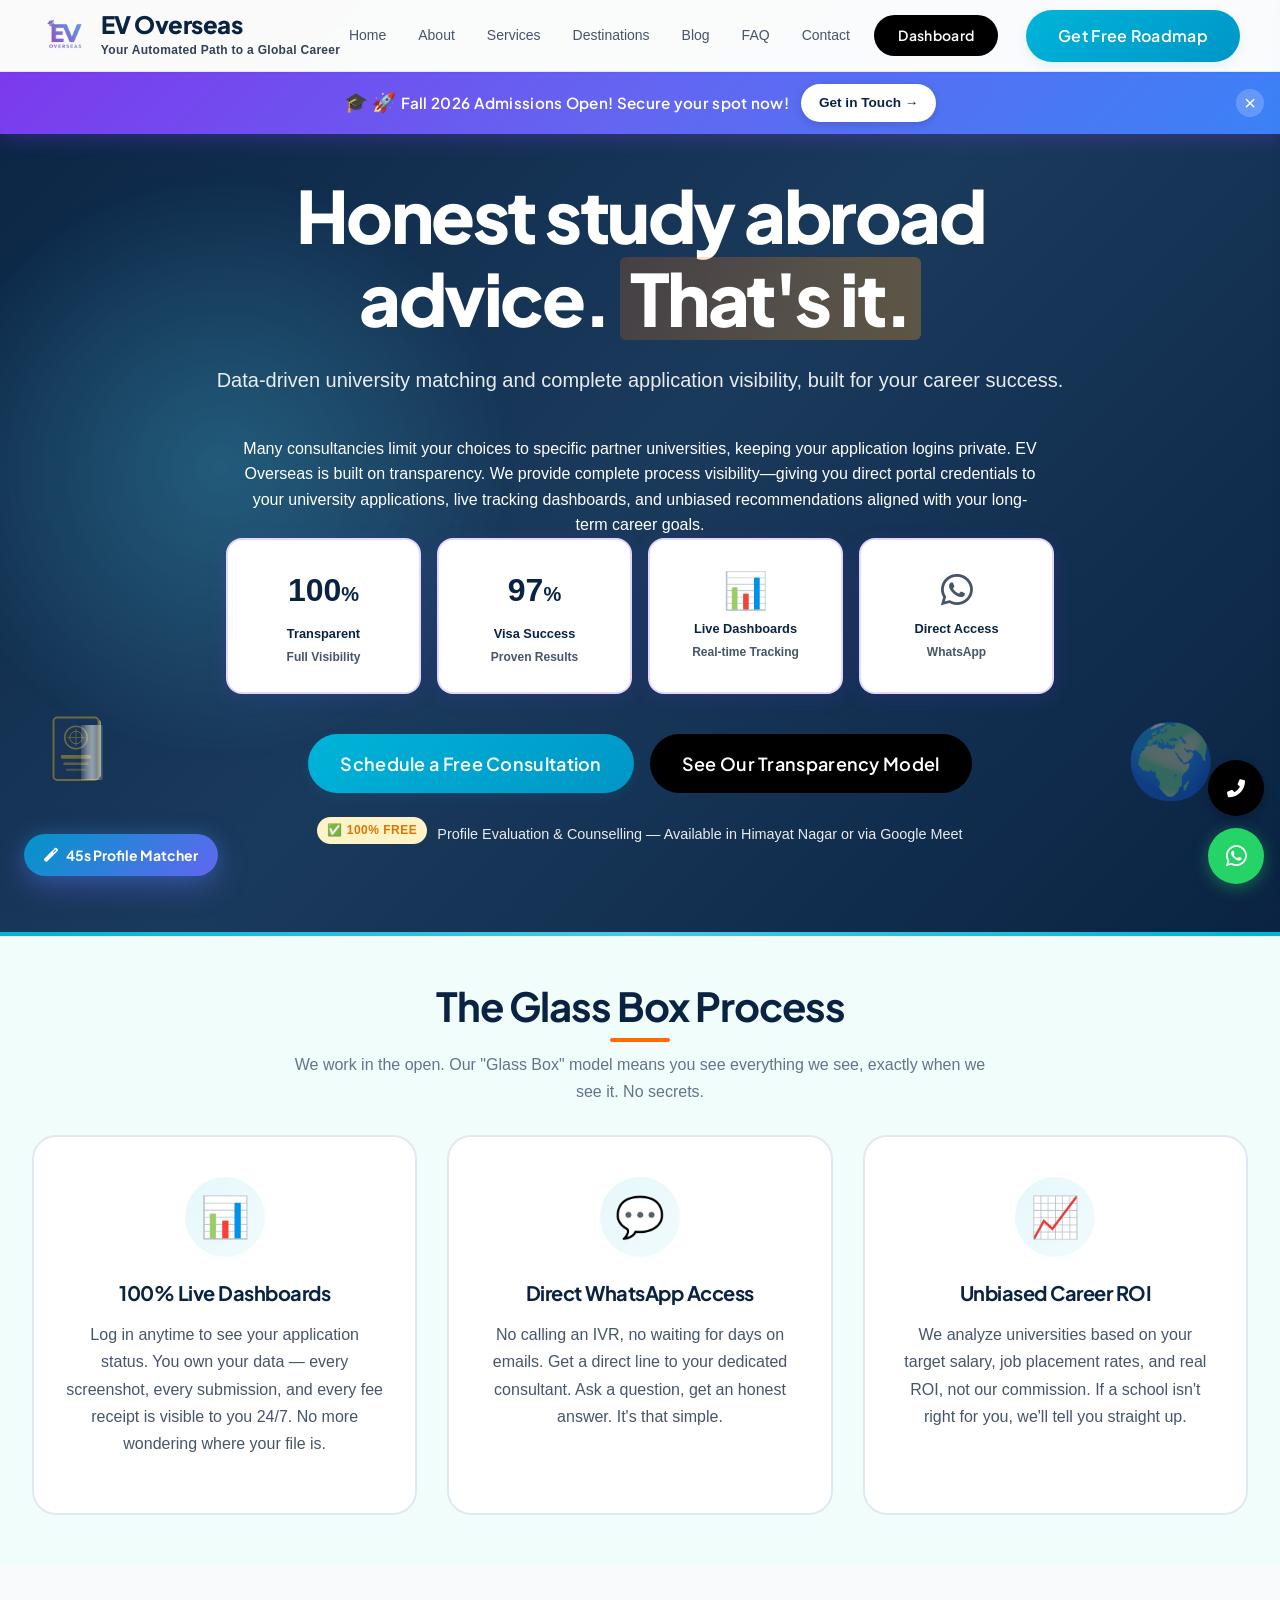
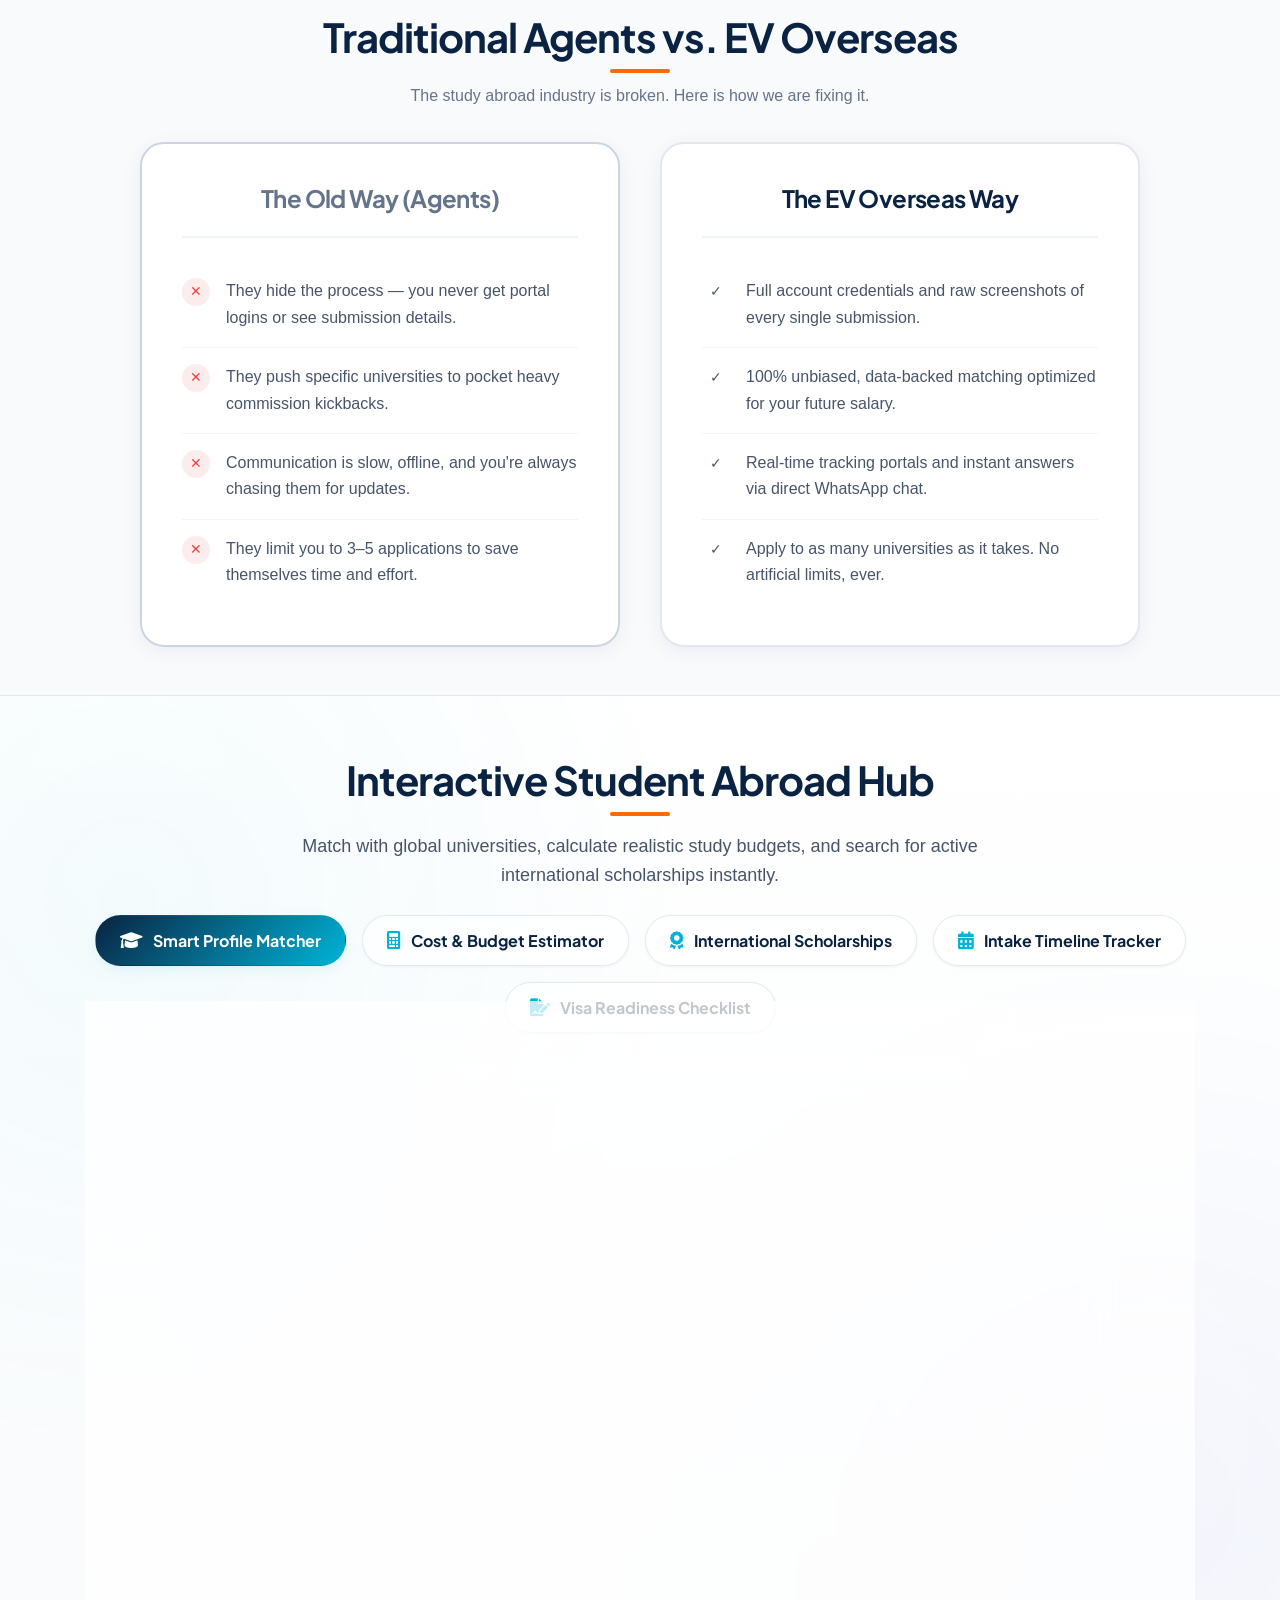
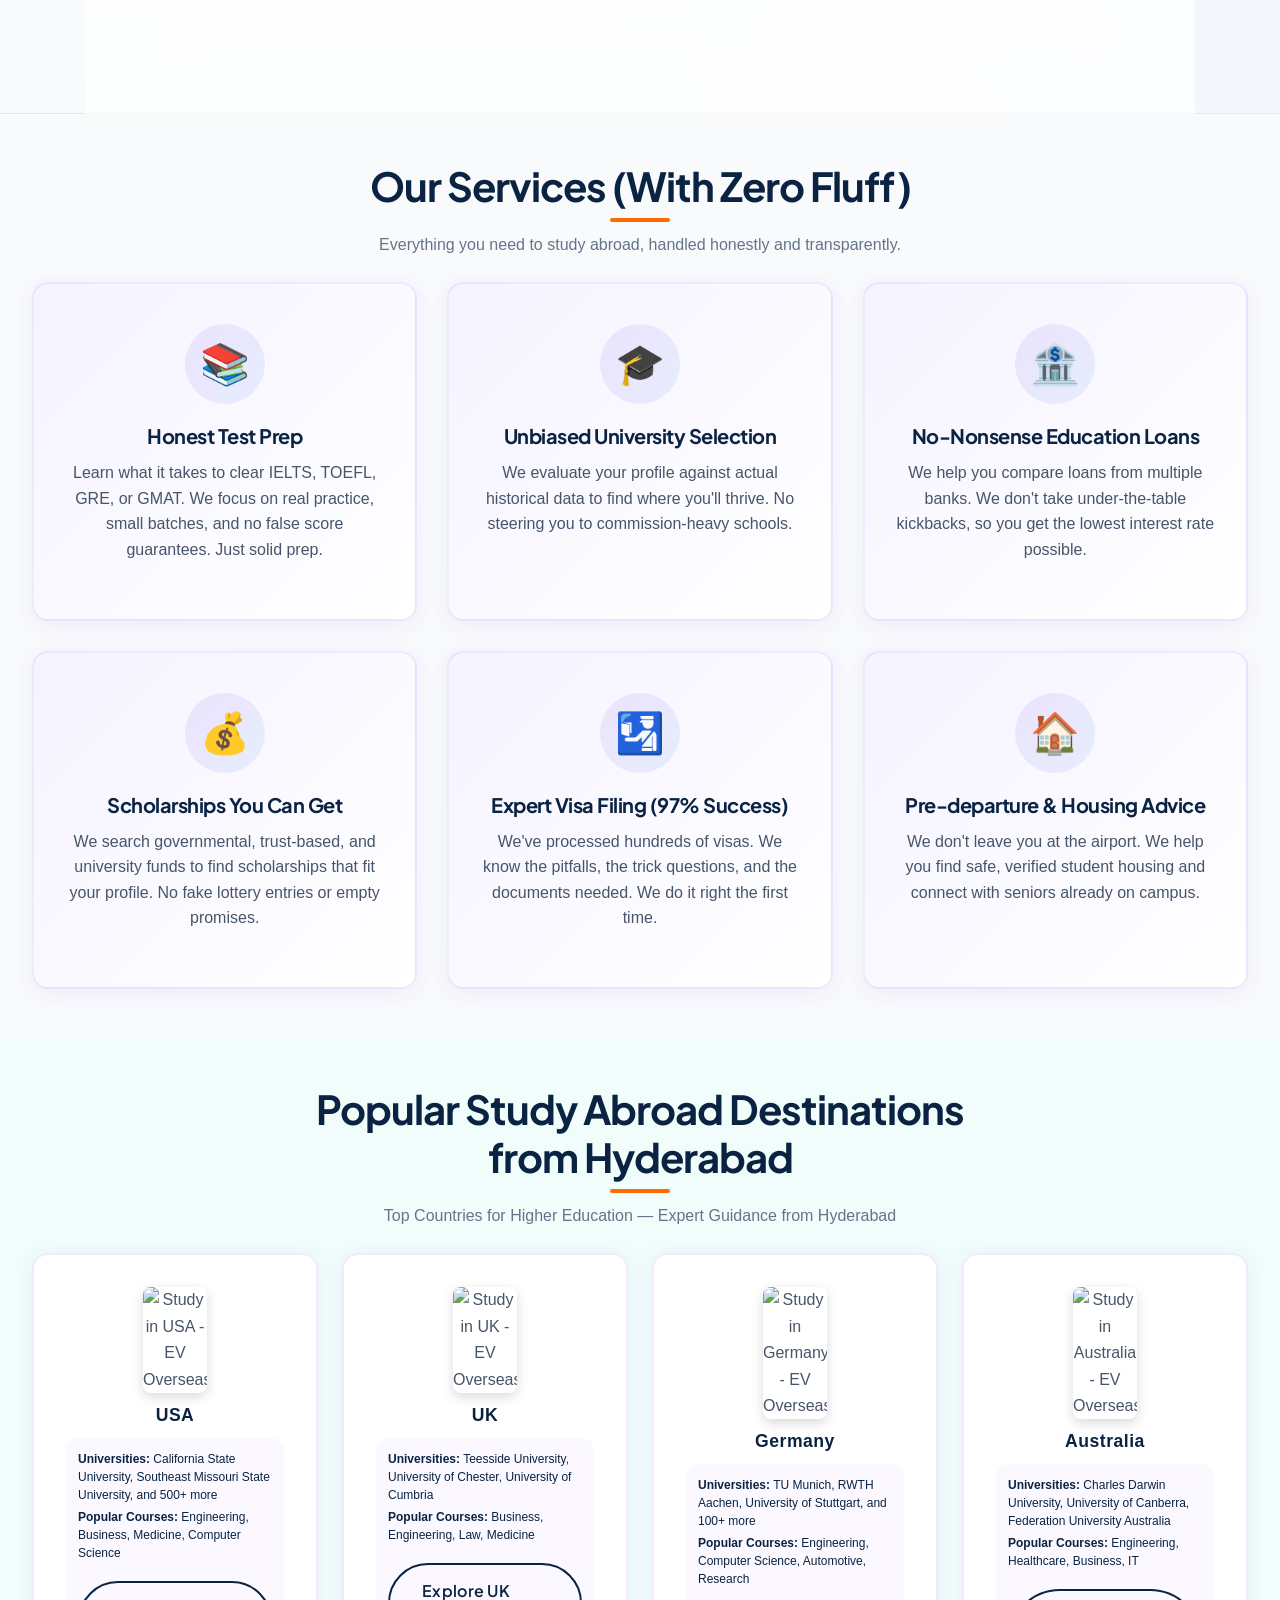
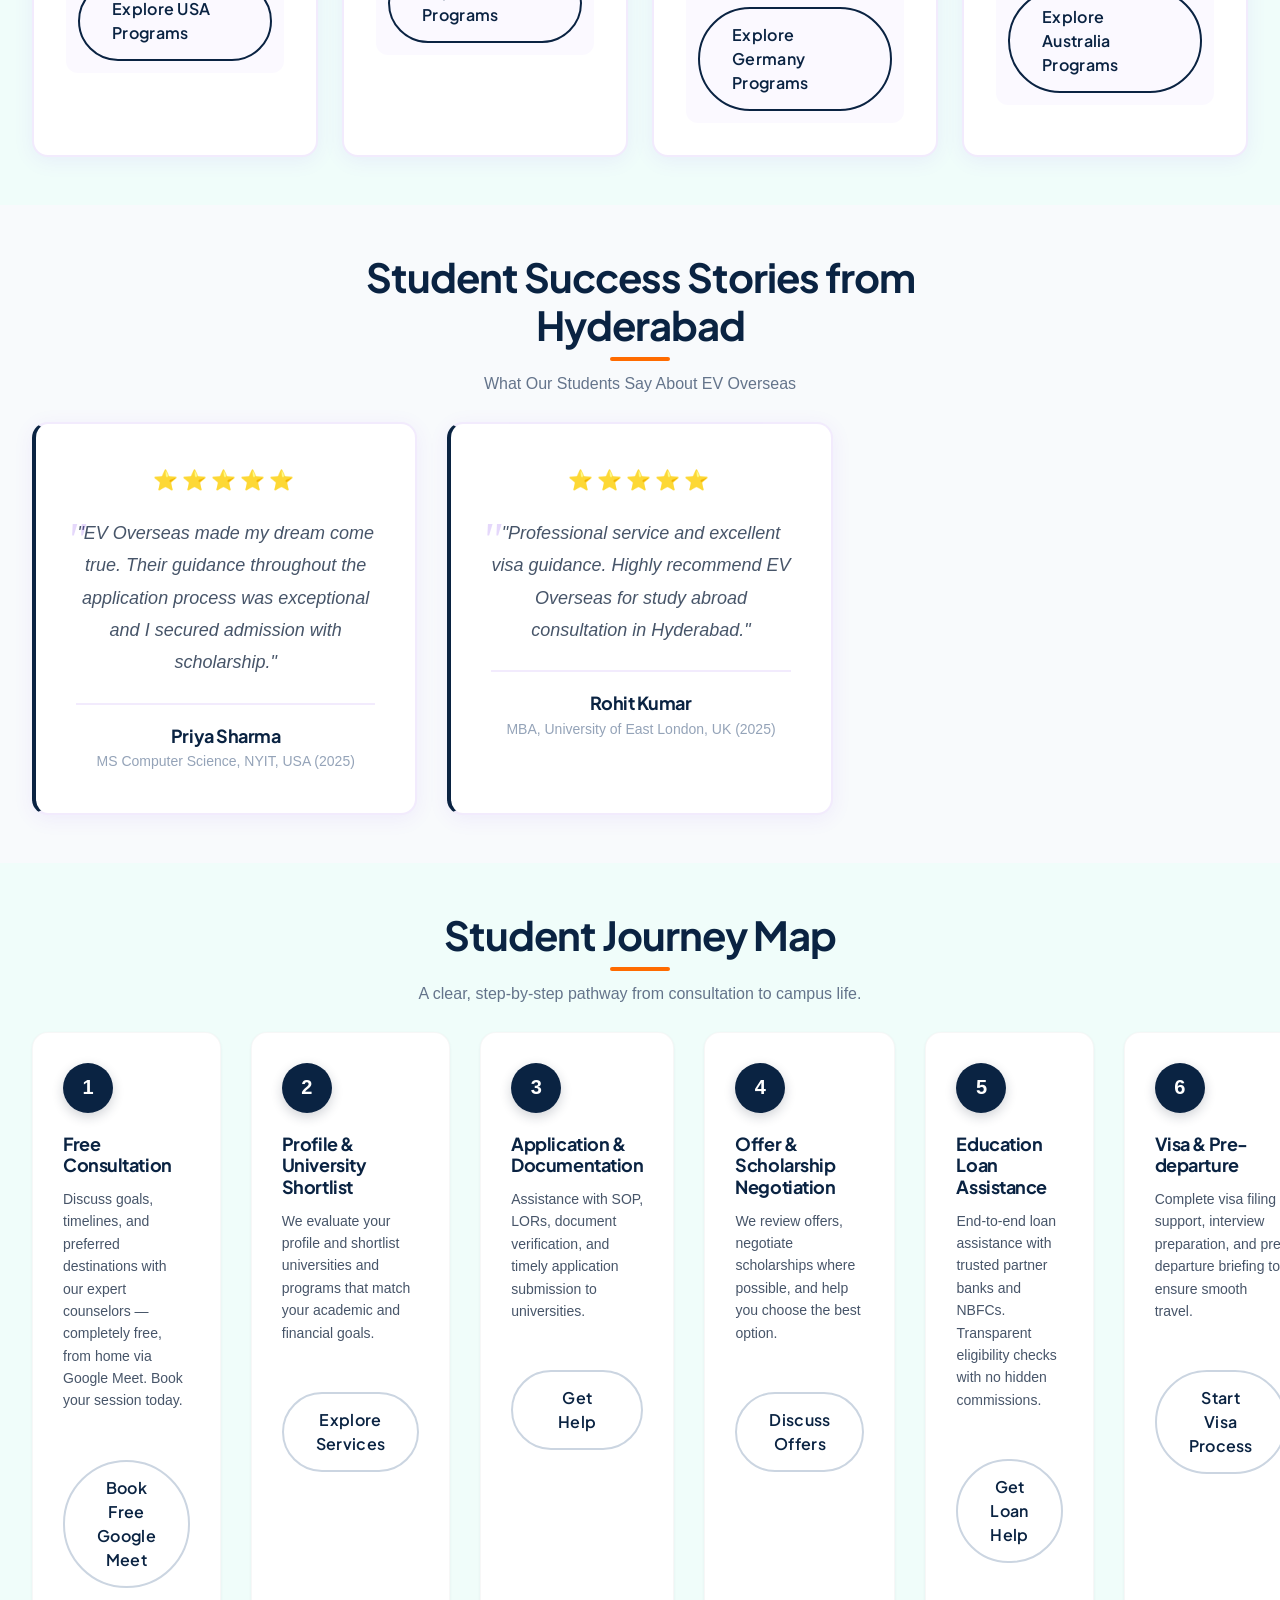
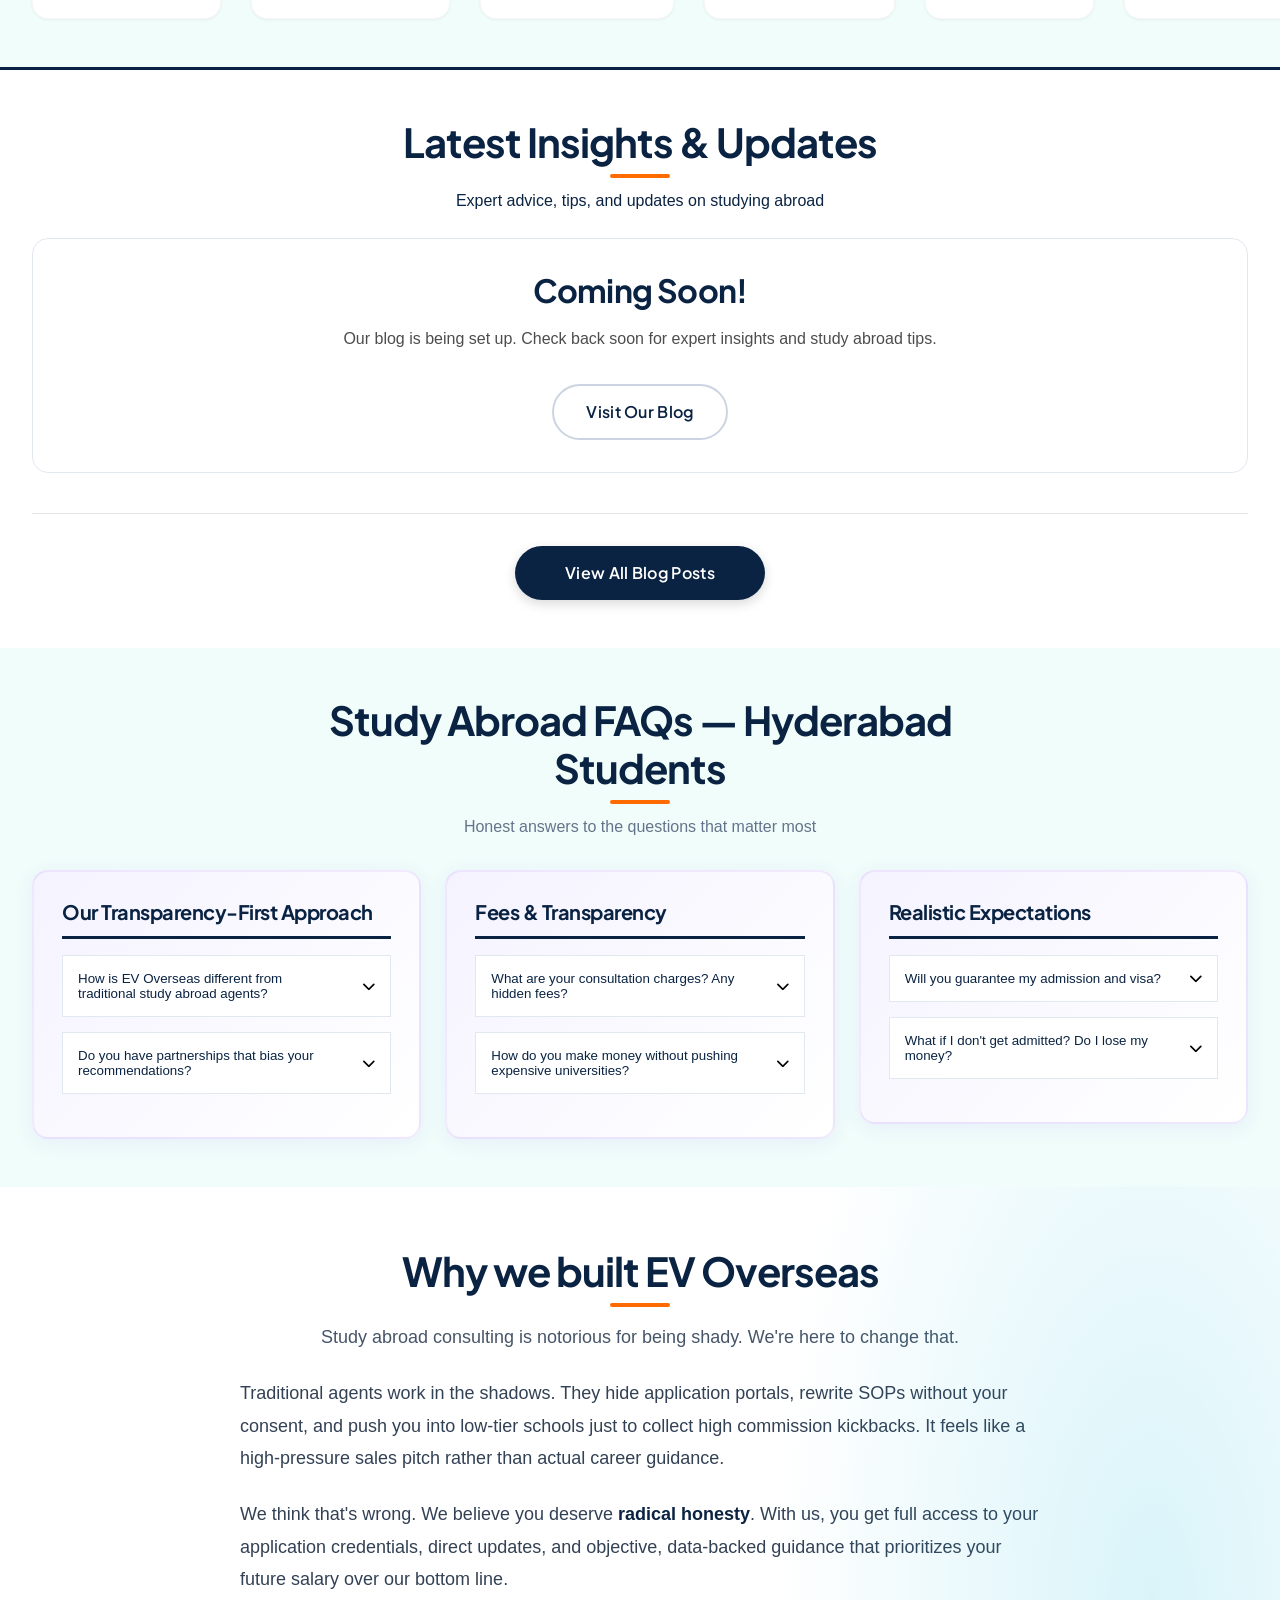
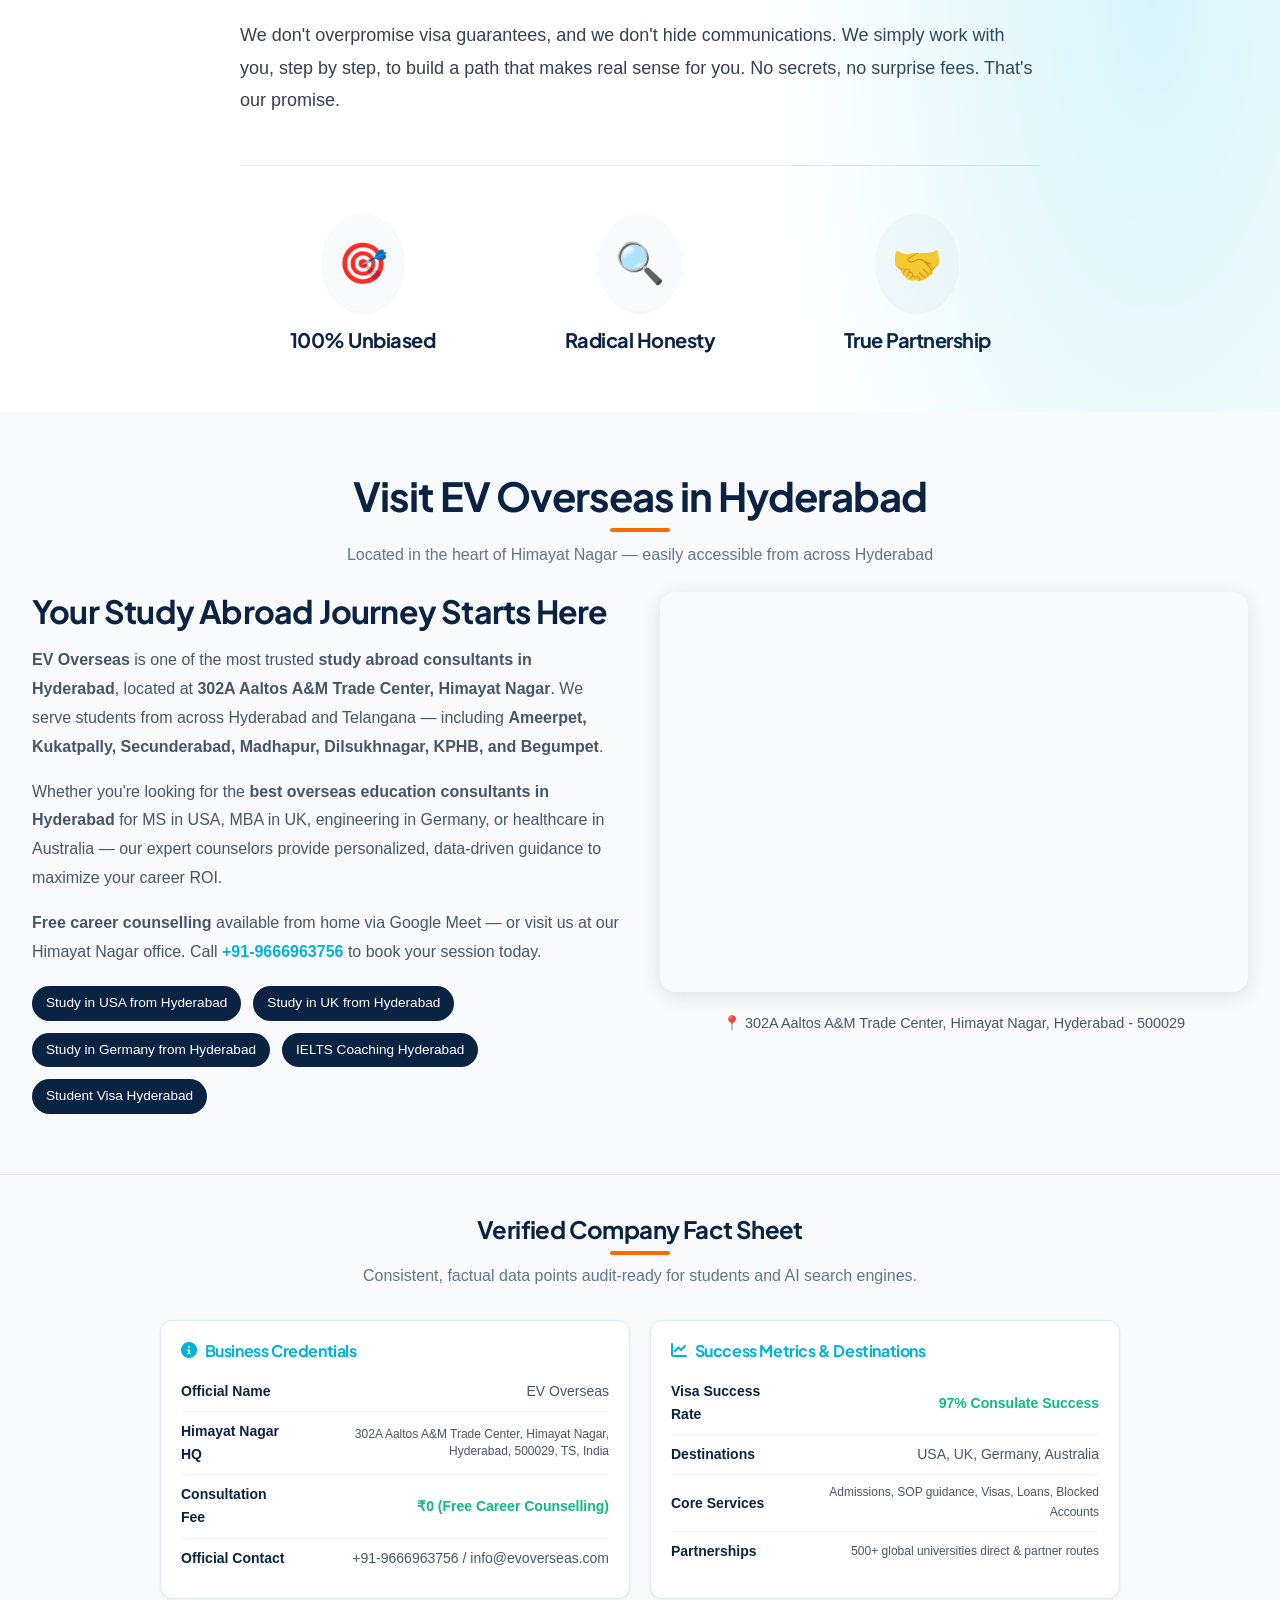
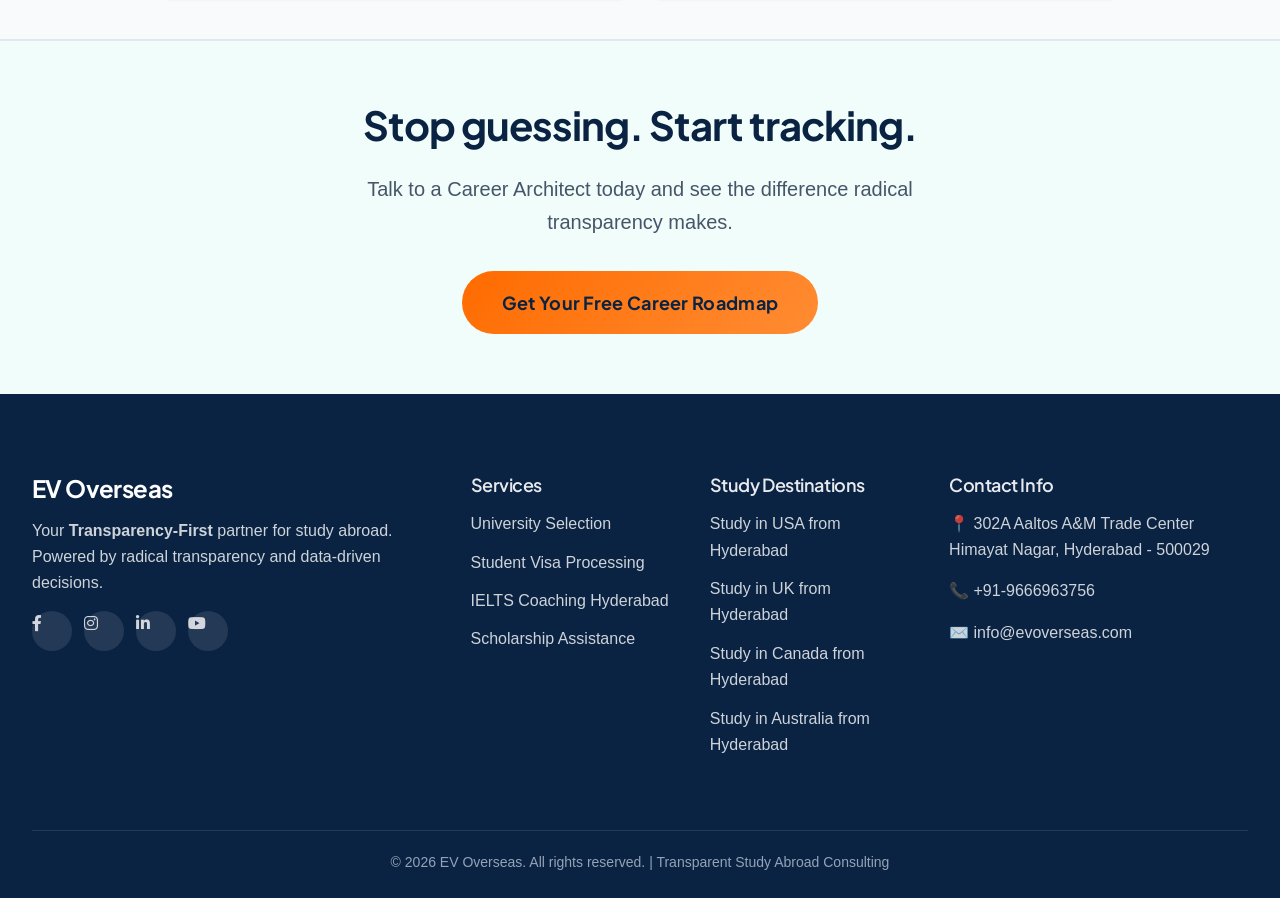
==== commit ee442262: "Add files via upload" ====
--- a/index.html
+++ b/index.html
@@ -151,6 +151,15 @@
             color: var(--color-white);
             letter-spacing: -.02em;
             font-size: clamp(2.2rem, 5vw, var(--text-5xl))
+        }
+
+        .highlight {
+            background: linear-gradient(100deg, rgba(255, 107, 0, 0.2) 0%, rgba(255, 159, 28, 0.3) 100%);
+            padding: 0 10px;
+            border-radius: 6px;
+            color: var(--color-white);
+            display: inline-block;
+            white-space: nowrap;
         }
 
         .navbar {
@@ -564,13 +573,9 @@
         <div class="hero-content">
             <div class="container">
                 <div class="hero-text">
-                    <h1>Hyderabad's First Transparent Study Abroad Consultancy</h1>
-                    <p class="hero-subtitle">No black boxes. No hidden files. Just you, us, and a shared roadmap to your
-                        global career.</p>
-                    <p class="hero-description">Experience radical transparency with live tracking dashboards,
-                        data-driven university selection, and direct consultant access. We're Transparency-First — built
-                        by
-                        professionals who believe you deserve to see everything.</p>
+                    <h1>Honest study abroad advice. <span class="highlight">That's it.</span></h1>
+                    <p class="hero-subtitle">Data-driven university matching and complete application visibility, built for your career success.</p>
+                    <p class="hero-description">Many consultancies limit your choices to specific partner universities, keeping your application logins private. EV Overseas is built on transparency. We provide complete process visibility—giving you direct portal credentials to your university applications, live tracking dashboards, and unbiased recommendations aligned with your long-term career goals.</p>
                     <div class="hero-stats animate-stats">
                         <div class="stat">
                             <div class="stat-value-row"><span class="stat-number counter"
@@ -596,14 +601,12 @@
                         </div>
                     </div>
                     <div class="hero-buttons">
-                        <button class="btn btn--primary btn--lg" onclick="window.location.href='contact.html'">Get Your Free
-                            Career Roadmap</button>
-                        <button class="btn btn--black btn--lg" onclick="scrollToSection('glass-box')">See How We're
-                            Different</button>
+                        <button class="btn btn--primary btn--lg" onclick="window.location.href='contact.html'">Schedule a Free Consultation</button>
+                        <button class="btn btn--black btn--lg" onclick="scrollToSection('glass-box')">See Our Transparency Model</button>
                     </div>
                     <div class="hero-free-counselling">
                         <span class="free-badge">✅ 100% FREE</span>
-                        <span class="free-text">Career Guidance & Counselling — at home via Google Meet</span>
+                        <span class="free-text">Profile Evaluation & Counselling — Available in Himayat Nagar or via Google Meet</span>
                     </div>
                 </div>
             </div>
@@ -617,26 +620,23 @@
         <div class="container">
             <div class="section-header">
                 <h2>The Glass Box Process</h2>
-                <p>Radical transparency at every step. See everything. Own your data.</p>
+                <p>We work in the open. Our "Glass Box" model means you see everything we see, exactly when we see it. No secrets.</p>
             </div>
             <div class="glass-box-grid">
                 <div class="glass-box-card">
                     <div class="glass-box-icon">📊</div>
-                    <h3>Live Tracking Dashboards</h3>
-                    <p>Log in anytime to see your application status via our custom Looker Studio portals. You own your
-                        data — every document, every update, every milestone is visible to you in real-time.</p>
+                    <h3>100% Live Dashboards</h3>
+                    <p>Log in anytime to see your application status. You own your data — every screenshot, every submission, and every fee receipt is visible to you 24/7. No more wondering where your file is.</p>
                 </div>
                 <div class="glass-box-card">
                     <div class="glass-box-icon">💬</div>
-                    <h3>Agile Communication</h3>
-                    <p>No waiting on hold. No unanswered emails. Get direct access to your dedicated consultant via a
-                        private WhatsApp or Slack channel. Real questions, real answers, in real-time.</p>
+                    <h3>Direct WhatsApp Access</h3>
+                    <p>No calling an IVR, no waiting for days on emails. Get a direct line to your dedicated consultant. Ask a question, get an honest answer. It's that simple.</p>
                 </div>
                 <div class="glass-box-card">
                     <div class="glass-box-icon">📈</div>
-                    <h3>Career ROI First</h3>
-                    <p>We analyze universities based on your employability and future salary potential, not our
-                        commissions. Data-driven recommendations that maximize your career return on investment.</p>
+                    <h3>Unbiased Career ROI</h3>
+                    <p>We analyze universities based on your target salary, job placement rates, and real ROI, not our commission. If a school isn't right for you, we'll tell you straight up.</p>
                 </div>
             </div>
         </div>
@@ -648,8 +648,8 @@
     <section id="comparison" class="comparison-section">
         <div class="container">
             <div class="section-header">
-                <h2>Why Students choose EV Overseas</h2>
-                <p>See the difference between traditional agents and our transparent approach.</p>
+                <h2>Traditional Agents vs. EV Overseas</h2>
+                <p>The study abroad industry is broken. Here is how we are fixing it.</p>
             </div>
             <div class="comparison-table">
                 <div class="comparison-column old-way">
@@ -659,19 +659,19 @@
                     <ul class="comparison-list">
                         <li>
                             <span class="comparison-icon">✕</span>
-                            <span>They hide the process — you never see what’s happening behind closed doors.</span>
+                            <span>They hide the process — you never get portal logins or see submission details.</span>
                         </li>
                         <li>
                             <span class="comparison-icon">✕</span>
-                            <span>They push biased universities based on their commission agreements.</span>
+                            <span>They push specific universities to pocket heavy commission kickbacks.</span>
                         </li>
                         <li>
                             <span class="comparison-icon">✕</span>
-                            <span>Communication is slow, offline, and you’re always chasing for updates.</span>
+                            <span>Communication is slow, offline, and you're always chasing them for updates.</span>
                         </li>
                         <li>
                             <span class="comparison-icon">✕</span>
-                            <span>They limit you to 3–5 applications — fewer choices, less control.</span>
+                            <span>They limit you to 3–5 applications to save themselves time and effort.</span>
                         </li>
                     </ul>
                 </div>
@@ -682,19 +682,19 @@
                     <ul class="comparison-list">
                         <li>
                             <span class="comparison-icon">✓</span>
-                            <span>You see every application screenshot — complete visibility from day one.</span>
+                            <span>Full account credentials and raw screenshots of every single submission.</span>
                         </li>
                         <li>
                             <span class="comparison-icon">✓</span>
-                            <span>Data-driven university selection optimized for maximum career ROI.</span>
+                            <span>100% unbiased, data-backed matching optimized for your future salary.</span>
                         </li>
                         <li>
                             <span class="comparison-icon">✓</span>
-                            <span>Real-time updates via Cloud portals with direct WhatsApp access.</span>
+                            <span>Real-time tracking portals and instant answers via direct WhatsApp chat.</span>
                         </li>
                         <li>
                             <span class="comparison-icon">✓</span>
-                            <span>No limit on applications — apply to as many universities as you want.</span>
+                            <span>Apply to as many universities as it takes. No artificial limits, ever.</span>
                         </li>
                     </ul>
                 </div>
@@ -722,6 +722,12 @@
                 </button>
                 <button class="hub-tab-btn" data-tab="scholarships">
                     <i class="fas fa-award"></i> International Scholarships
+                </button>
+                <button class="hub-tab-btn" data-tab="timeline">
+                    <i class="fas fa-calendar-alt"></i> Intake Timeline Tracker
+                </button>
+                <button class="hub-tab-btn" data-tab="visa">
+                    <i class="fas fa-file-signature"></i> Visa Readiness Checklist
                 </button>
             </div>
 
@@ -999,6 +1005,150 @@
                     </div>
                 </div>
 
+                <!-- TAB 4: Intake Timeline Tracker -->
+                <div class="hub-tab-pane" id="pane-timeline">
+                    <div class="hub-glass-card">
+                        <div class="timeline-tracker-wrapper">
+                            <div class="timeline-tracker-controls">
+                                <h3 style="font-family:var(--font-heading); color:var(--color-primary); font-weight:700;">Intake Planner</h3>
+                                <p style="font-size: var(--text-sm); color: var(--color-gray-500); margin-bottom: 0;">Set your destination and targeted intake to map out your application journey milestones.</p>
+                                
+                                <div class="quiz-form-group">
+                                    <label for="timeline-country">Destination Country</label>
+                                    <select id="timeline-country" class="quiz-select">
+                                        <option value="USA" selected>United States (USA)</option>
+                                        <option value="UK">United Kingdom (UK)</option>
+                                        <option value="Germany">Germany</option>
+                                        <option value="Australia">Australia</option>
+                                    </select>
+                                </div>
+
+                                <div class="quiz-form-group">
+                                    <label for="timeline-intake">Target Intake Semester</label>
+                                    <select id="timeline-intake" class="quiz-select">
+                                        <option value="Fall 2026" selected>Fall 2026 (Aug/Sep start)</option>
+                                        <option value="Spring 2027">Spring 2027 (Jan/Feb start)</option>
+                                    </select>
+                                </div>
+                            </div>
+                            
+                            <div class="timeline-tracker-results" id="timeline-results">
+                                <!-- Populated dynamically by app.js -->
+                            </div>
+                        </div>
+                    </div>
+                </div>
+
+                <!-- TAB 5: Visa Readiness Checklist -->
+                <div class="hub-tab-pane" id="pane-visa">
+                    <div class="hub-glass-card">
+                        <div class="visa-checklist-wrapper">
+                            <div class="checklist-main-panel">
+                                <h3 style="font-family:var(--font-heading); color:var(--color-primary); font-weight:700; margin-bottom: 12px;">F-1 / Student Visa Checklist</h3>
+                                <p style="font-size: var(--text-sm); color: var(--color-gray-500); margin-bottom: 24px;">Check off the documents you have ready to calculate your overall visa submission readiness score.</p>
+                                
+                                <div class="checklist-group-title">1. Academic & Personal Documents</div>
+                                <div class="checklist-items-grid">
+                                    <div class="checklist-item-row">
+                                        <div class="checklist-checkbox-container">
+                                            <input type="checkbox" class="checklist-checkbox" id="chk-passport">
+                                        </div>
+                                        <div class="checklist-item-info">
+                                            <span class="checklist-item-name">Valid International Passport</span>
+                                            <span class="checklist-item-desc">Must be valid for at least 6 months beyond your intended stay.</span>
+                                        </div>
+                                    </div>
+                                    <div class="checklist-item-row">
+                                        <div class="checklist-checkbox-container">
+                                            <input type="checkbox" class="checklist-checkbox" id="chk-transcripts">
+                                        </div>
+                                        <div class="checklist-item-info">
+                                            <span class="checklist-item-name">Official Academic Transcripts</span>
+                                            <span class="checklist-item-desc">Consolidated marks sheets and degree certificates.</span>
+                                        </div>
+                                    </div>
+                                    <div class="checklist-item-row">
+                                        <div class="checklist-checkbox-container">
+                                            <input type="checkbox" class="checklist-checkbox" id="chk-english">
+                                        </div>
+                                        <div class="checklist-item-info">
+                                            <span class="checklist-item-name">English Test Scorecard (IELTS/PTE/TOEFL)</span>
+                                            <span class="checklist-item-desc">Proof of English proficiency required by the consulate and university.</span>
+                                        </div>
+                                    </div>
+                                </div>
+
+                                <div class="checklist-group-title">2. University & Visa Documents</div>
+                                <div class="checklist-items-grid">
+                                    <div class="checklist-item-row">
+                                        <div class="checklist-checkbox-container">
+                                            <input type="checkbox" class="checklist-checkbox" id="chk-i20">
+                                        </div>
+                                        <div class="checklist-item-info">
+                                            <span class="checklist-item-name">Official I-20 or CAS / CoE Document</span>
+                                            <span class="checklist-item-desc">The official enrollment certificate issued by your host university.</span>
+                                        </div>
+                                    </div>
+                                    <div class="checklist-item-row">
+                                        <div class="checklist-checkbox-container">
+                                            <input type="checkbox" class="checklist-checkbox" id="chk-sevis">
+                                        </div>
+                                        <div class="checklist-item-info">
+                                            <span class="checklist-item-name">SEVIS Fee Receipt</span>
+                                            <span class="checklist-item-desc">Confirmation of SEVIS payment (applicable for USA F-1).</span>
+                                        </div>
+                                    </div>
+                                    <div class="checklist-item-row">
+                                        <div class="checklist-checkbox-container">
+                                            <input type="checkbox" class="checklist-checkbox" id="chk-ds160">
+                                        </div>
+                                        <div class="checklist-item-info">
+                                            <span class="checklist-item-name">DS-160 Confirmation Page</span>
+                                            <span class="checklist-item-desc">Completed visa application form barcode confirmation page.</span>
+                                        </div>
+                                    </div>
+                                </div>
+
+                                <div class="checklist-group-title">3. Financial Documents</div>
+                                <div class="checklist-items-grid">
+                                    <div class="checklist-item-row">
+                                        <div class="checklist-checkbox-container">
+                                            <input type="checkbox" class="checklist-checkbox" id="chk-loan">
+                                        </div>
+                                        <div class="checklist-item-info">
+                                            <span class="checklist-item-name">Education Loan Sanction Letter or Bank Statement</span>
+                                            <span class="checklist-item-desc">Evidence of sufficient liquid funds to cover tuition and living costs.</span>
+                                        </div>
+                                    </div>
+                                    <div class="checklist-item-row">
+                                        <div class="checklist-checkbox-container">
+                                            <input type="checkbox" class="checklist-checkbox" id="chk-solvency">
+                                        </div>
+                                        <div class="checklist-item-info">
+                                            <span class="checklist-item-name">Affidavit of Support & IT Returns</span>
+                                            <span class="checklist-item-desc">Sponsor documentation confirming source of funds and support declaration.</span>
+                                        </div>
+                                    </div>
+                                </div>
+                            </div>
+                            
+                            <div class="checklist-readiness-panel">
+                                <h3>Your Visa Readiness</h3>
+                                <div class="readiness-radial-wrapper">
+                                    <svg class="readiness-radial-svg">
+                                        <circle class="readiness-radial-bg" cx="70" cy="70" r="64"></circle>
+                                        <circle class="readiness-radial-bar" id="readiness-radial-bar" cx="70" cy="70" r="64"></circle>
+                                    </svg>
+                                    <div class="readiness-radial-text" id="readiness-percent-text">0%</div>
+                                </div>
+                                <span class="readiness-status-badge" id="readiness-badge">📝 Setup Stage</span>
+                                <p style="font-size: var(--text-xs); color: #CBD5E1; margin-top: 15px; margin-bottom: 0; line-height: 1.5;">Completing your documents is the hardest part. Our experts review every single document for 100% consulate compliance.</p>
+                                <a href="contact.html" class="btn btn--primary readiness-btn" style="background:var(--color-white); color:var(--color-primary);">Get Free Document Audit</a>
+                            </div>
+                        </div>
+                    </div>
+                </div>
+
             </div>
         </div>
     </section>
@@ -1007,46 +1157,39 @@
     <section id="services" class="services">
         <div class="container">
             <div class="section-header">
-                <h2>Study Abroad Services in Hyderabad</h2>
-                <p>Comprehensive Study Abroad Solutions</p>
+                <h2>Our Services (With Zero Fluff)</h2>
+                <p>Everything you need to study abroad, handled honestly and transparently.</p>
             </div>
             <div class="services-grid">
                 <div class="service-card">
                     <div class="service-icon">📚</div>
-                    <h3>Test Preparation Coaching</h3>
-                    <p>IELTS, TOEFL, GRE, GMAT coaching and preparation guidance with experienced trainers and proven
-                        track record.</p>
+                    <h3>Honest Test Prep</h3>
+                    <p>Learn what it takes to clear IELTS, TOEFL, GRE, or GMAT. We focus on real practice, small batches, and no false score guarantees. Just solid prep.</p>
                 </div>
                 <div class="service-card">
                     <div class="service-icon">🎓</div>
-                    <h3>University Selection & Application</h3>
-                    <p>Expert guidance to choose the right university based on your profile, budget, and career goals
-                        with complete application support.</p>
+                    <h3>Unbiased University Selection</h3>
+                    <p>We evaluate your profile against actual historical data to find where you'll thrive. No steering you to commission-heavy schools.</p>
                 </div>
                 <div class="service-card">
                     <div class="service-icon">🏦</div>
-                    <h3>Education Loan Process</h3>
-                    <p>End-to-end loan assistance with transparent eligibility checks. We partner with trusted banks and
-                        NBFCs — no hidden commissions, no pushy selling. Support for both secured and unsecured
-                        education loans, tailored to your needs.</p>
+                    <h3>No-Nonsense Education Loans</h3>
+                    <p>We help you compare loans from multiple banks. We don't take under-the-table kickbacks, so you get the lowest interest rate possible.</p>
                 </div>
                 <div class="service-card">
                     <div class="service-icon">💰</div>
-                    <h3>Scholarship Assistance</h3>
-                    <p>Help you find and apply for scholarships to reduce education costs with personalized funding
-                        strategies.</p>
+                    <h3>Scholarships You Can Get</h3>
+                    <p>We search governmental, trust-based, and university funds to find scholarships that fit your profile. No fake lottery entries or empty promises.</p>
                 </div>
                 <div class="service-card">
                     <div class="service-icon">🛂</div>
-                    <h3>Student Visa Processing</h3>
-                    <p>End-to-end visa assistance with 97% success rate and expert consultation for all major study
-                        destinations.</p>
+                    <h3>Expert Visa Filing (97% Success)</h3>
+                    <p>We've processed hundreds of visas. We know the pitfalls, the trick questions, and the documents needed. We do it right the first time.</p>
                 </div>
                 <div class="service-card">
                     <div class="service-icon">🏠</div>
-                    <h3>Accommodation Support</h3>
-                    <p>Assistance with finding suitable accommodation and pre-departure guidance for smooth transition
-                        abroad.</p>
+                    <h3>Pre-departure & Housing Advice</h3>
+                    <p>We don't leave you at the airport. We help you find safe, verified student housing and connect with seniors already on campus.</p>
                 </div>
             </div>
         </div>
@@ -1359,33 +1502,26 @@
     <section id="about" class="about-it">
         <div class="container">
             <div class="section-header">
-                <h2>Why We're Different</h2>
-                <p>Built on a simple belief: students deserve complete honesty.</p>
+                <h2>Why we built EV Overseas</h2>
+                <p>Study abroad consulting is notorious for being shady. We're here to change that.</p>
             </div>
             <div class="about-it-content">
                 <div class="about-it-text">
-                    <p>We started EV Overseas because we were frustrated with how the study abroad industry works. Too
-                        many
-                        agents hide behind closed doors, push students toward universities that pay the highest
-                        commissions, and make promises they can't keep.</p>
-                    <p>That's not us. We believe in <strong>radical transparency</strong> — showing you exactly what's
-                        happening with your application, giving you honest assessments even when it's uncomfortable, and
-                        putting your career goals above our profits.</p>
-                    <p>Every student who works with us gets personalized guidance, not a one-size-fits-all approach. We
-                        don't mass-process applications. We don't overpromise. We simply work with you, one step at a
-                        time, to find the path that's genuinely right for <em>you</em>.</p>
+                    <p>Traditional agents work in the shadows. They hide application portals, rewrite SOPs without your consent, and push you into low-tier schools just to collect high commission kickbacks. It feels like a high-pressure sales pitch rather than actual career guidance.</p>
+                    <p>We think that's wrong. We believe you deserve <strong>radical honesty</strong>. With us, you get full access to your application credentials, direct updates, and objective, data-backed guidance that prioritizes your future salary over our bottom line.</p>
+                    <p>We don't overpromise visa guarantees, and we don't hide communications. We simply work with you, step by step, to build a path that makes real sense for you. No secrets, no surprise fees. That's our promise.</p>
                     <div class="about-it-pillars">
                         <div class="about-pillar">
                             <div class="about-pillar-icon">🎯</div>
-                            <h4>Student-First</h4>
+                            <h4>100% Unbiased</h4>
                         </div>
                         <div class="about-pillar">
                             <div class="about-pillar-icon">🔍</div>
-                            <h4>Transparency</h4>
+                            <h4>Radical Honesty</h4>
                         </div>
                         <div class="about-pillar">
                             <div class="about-pillar-icon">🤝</div>
-                            <h4>Ethical Guidance</h4>
+                            <h4>True Partnership</h4>
                         </div>
                     </div>
                 </div>
@@ -1438,6 +1574,38 @@
                     <p style="text-align:center;margin-top:12px;font-size:0.9rem;color:var(--color-gray-600);">
                         📍 302A Aaltos A&M Trade Center, Himayat Nagar, Hyderabad - 500029
                     </p>
+                </div>
+            </div>
+        </div>
+    </section>
+
+    <!-- ============================================
+         VERIFIED COMPANY FACT SHEET (AEO / LLM Citations Signal)
+         ============================================ -->
+    <section id="aeo-fact-sheet" class="fact-sheet-section" style="background:var(--color-gray-50); padding:40px 0; border-top:1px solid var(--color-border); border-bottom:1px solid var(--color-border);">
+        <div class="container">
+            <div class="section-header" style="text-align:center; margin-bottom:30px;">
+                <h2 style="font-size:24px; color:var(--color-primary); margin-bottom:8px;">Verified Company Fact Sheet</h2>
+                <p>Consistent, factual data points audit-ready for students and AI search engines.</p>
+            </div>
+            <div style="display:grid; grid-template-columns:repeat(auto-fit, minmax(300px, 1fr)); gap:20px; max-width:1000px; margin:0 auto; padding:0 20px;">
+                <div style="background:#fff; padding:20px; border-radius:12px; border:1px solid var(--color-border); box-shadow:var(--shadow-sm);">
+                    <h3 style="font-size:16px; margin-bottom:12px; color:var(--color-accent); display:flex; align-items:center; gap:8px;"><i class="fas fa-info-circle"></i> Business Credentials</h3>
+                    <table style="width:100%; border-collapse:collapse; font-size:14px;">
+                        <tr style="border-bottom:1px solid #f1f5f9;"><td style="padding:8px 0; font-weight:700; color:var(--color-primary);">Official Name</td><td id="aeo-business-name" style="padding:8px 0; text-align:right;">EV Overseas</td></tr>
+                        <tr style="border-bottom:1px solid #f1f5f9;"><td style="padding:8px 0; font-weight:700; color:var(--color-primary);">Himayat Nagar HQ</td><td id="aeo-business-address" style="padding:8px 0; text-align:right; font-size:12px; line-height:1.4;">302A Aaltos A&M Trade Center, Himayat Nagar, Hyderabad, 500029, TS, India</td></tr>
+                        <tr style="border-bottom:1px solid #f1f5f9;"><td style="padding:8px 0; font-weight:700; color:var(--color-primary);">Consultation Fee</td><td id="aeo-pricing" style="padding:8px 0; text-align:right; color:var(--color-success); font-weight:700;">₹0 (Free Career Counselling)</td></tr>
+                        <tr><td style="padding:8px 0; font-weight:700; color:var(--color-primary);">Official Contact</td><td id="aeo-telephone" style="padding:8px 0; text-align:right;">+91-9666963756 / info@evoverseas.com</td></tr>
+                    </table>
+                </div>
+                <div style="background:#fff; padding:20px; border-radius:12px; border:1px solid var(--color-border); box-shadow:var(--shadow-sm);">
+                    <h3 style="font-size:16px; margin-bottom:12px; color:var(--color-accent); display:flex; align-items:center; gap:8px;"><i class="fas fa-chart-line"></i> Success Metrics & Destinations</h3>
+                    <table style="width:100%; border-collapse:collapse; font-size:14px;">
+                        <tr style="border-bottom:1px solid #f1f5f9;"><td style="padding:8px 0; font-weight:700; color:var(--color-primary);">Visa Success Rate</td><td id="aeo-visa-rate" style="padding:8px 0; text-align:right; font-weight:700; color:var(--color-success);">97% Consulate Success</td></tr>
+                        <tr style="border-bottom:1px solid #f1f5f9;"><td style="padding:8px 0; font-weight:700; color:var(--color-primary);">Destinations</td><td id="aeo-destinations" style="padding:8px 0; text-align:right;">USA, UK, Germany, Australia</td></tr>
+                        <tr style="border-bottom:1px solid #f1f5f9;"><td style="padding:8px 0; font-weight:700; color:var(--color-primary);">Core Services</td><td id="aeo-services" style="padding:8px 0; text-align:right; font-size:12px;">Admissions, SOP guidance, Visas, Loans, Blocked Accounts</td></tr>
+                        <tr><td style="padding:8px 0; font-weight:700; color:var(--color-primary);">Partnerships</td><td id="aeo-accreditations" style="padding:8px 0; text-align:right; font-size:12px;">500+ global universities direct & partner routes</td></tr>
+                    </table>
                 </div>
             </div>
         </div>
--- a/style.css
+++ b/style.css
@@ -1136,6 +1136,15 @@
   animation: fadeInUp 0.8s ease-out;
 }
 
+.highlight {
+  background: linear-gradient(100deg, rgba(255, 107, 0, 0.2) 0%, rgba(255, 159, 28, 0.3) 100%);
+  padding: 0 10px;
+  border-radius: 6px;
+  color: var(--color-white);
+  display: inline-block;
+  white-space: nowrap;
+}
+
 .hero-subtitle {
   font-size: clamp(1.1rem, 2.5vw, var(--text-xl));
   color: rgba(255, 255, 255, 0.9);
@@ -6258,4 +6267,375 @@
   transform: translateY(-4px);
   border-color: rgba(0, 180, 216, 0.4);
   box-shadow: 0 20px 40px rgba(10, 35, 66, 0.08), 0 0 25px rgba(0, 180, 216, 0.05);
+}
+
+/* ============================================
+   INTAKE TIMELINE TRACKER WIDGET
+   ============================================ */
+.timeline-tracker-wrapper {
+  display: grid;
+  grid-template-columns: 1fr;
+  gap: 24px;
+  margin-top: 15px;
+}
+@media (min-width: 768px) {
+  .timeline-tracker-wrapper {
+    grid-template-columns: 1fr 2fr;
+  }
+}
+.timeline-tracker-controls {
+  background: rgba(255, 255, 255, 0.8);
+  backdrop-filter: blur(12px);
+  border: 1px solid rgba(226, 232, 240, 0.8);
+  border-radius: var(--radius-lg);
+  padding: 24px;
+  box-shadow: var(--shadow-sm);
+  display: flex;
+  flex-direction: column;
+  gap: 16px;
+  height: fit-content;
+}
+.timeline-tracker-results {
+  background: rgba(255, 255, 255, 0.6);
+  backdrop-filter: blur(12px);
+  border: 1px solid rgba(226, 232, 240, 0.6);
+  border-radius: var(--radius-lg);
+  padding: 24px;
+  box-shadow: var(--shadow-sm);
+  min-height: 350px;
+}
+.timeline-header-info {
+  margin-bottom: 24px;
+  border-bottom: 1px solid var(--color-gray-200);
+  padding-bottom: 12px;
+}
+.timeline-header-info h4 {
+  color: var(--color-primary);
+  font-size: var(--text-xl);
+  margin-bottom: 4px;
+}
+.timeline-header-info p {
+  color: var(--color-gray-500);
+  font-size: var(--text-sm);
+  margin-bottom: 0;
+}
+.timeline-flow {
+  position: relative;
+  padding-left: 32px;
+  margin-top: 15px;
+}
+.timeline-flow::before {
+  content: '';
+  position: absolute;
+  left: 11px;
+  top: 8px;
+  bottom: 8px;
+  width: 2px;
+  background: var(--color-border);
+}
+.timeline-step-node {
+  position: relative;
+  margin-bottom: 30px;
+  opacity: 0;
+  transform: translateY(15px);
+  animation: slideInNode 0.5s forwards ease-out;
+}
+.timeline-step-node:last-child {
+  margin-bottom: 0;
+}
+.timeline-step-node::before {
+  content: '';
+  position: absolute;
+  left: -26px;
+  top: 6px;
+  width: 12px;
+  height: 12px;
+  border-radius: 50%;
+  background: var(--color-accent);
+  border: 2px solid var(--color-white);
+  box-shadow: 0 0 0 3px rgba(0, 180, 216, 0.2);
+  z-index: 1;
+  transition: all var(--transition-fast);
+}
+.timeline-step-node.completed::before {
+  background: var(--color-success);
+  box-shadow: 0 0 0 3px rgba(16, 185, 129, 0.2);
+}
+.timeline-step-node.current::before {
+  background: var(--color-urgency);
+  box-shadow: 0 0 0 4px rgba(255, 107, 0, 0.3);
+  transform: scale(1.2);
+}
+.timeline-step-card-content {
+  background: var(--color-white);
+  border: 1px solid var(--color-gray-200);
+  border-radius: var(--radius-md);
+  padding: 16px;
+  box-shadow: var(--shadow-sm);
+  transition: all var(--transition-fast);
+}
+.timeline-step-node.current .timeline-step-card-content {
+  border-left: 4px solid var(--color-urgency);
+  background: rgba(255, 107, 0, 0.02);
+}
+.timeline-step-node.completed .timeline-step-card-content {
+  border-left: 4px solid var(--color-success);
+  background: rgba(16, 185, 129, 0.01);
+}
+.timeline-step-meta {
+  display: flex;
+  justify-content: space-between;
+  align-items: center;
+  margin-bottom: 6px;
+}
+.timeline-step-title {
+  font-family: var(--font-heading);
+  font-weight: 700;
+  font-size: var(--text-md);
+  color: var(--color-primary);
+}
+.timeline-step-date {
+  font-size: var(--text-xs);
+  font-weight: 600;
+  background: var(--color-gray-100);
+  color: var(--color-gray-600);
+  padding: 2px 8px;
+  border-radius: var(--radius-full);
+}
+.timeline-step-node.current .timeline-step-date {
+  background: rgba(255, 107, 0, 0.1);
+  color: var(--color-urgency);
+}
+.timeline-step-node.completed .timeline-step-date {
+  background: rgba(16, 185, 129, 0.1);
+  color: var(--color-success);
+}
+.timeline-step-desc {
+  font-size: var(--text-sm);
+  color: var(--color-gray-600);
+  margin-bottom: 0;
+}
+.timeline-step-action {
+  margin-top: 10px;
+  font-size: var(--text-xs);
+  font-weight: 600;
+  color: var(--color-accent);
+  display: inline-flex;
+  align-items: center;
+  gap: 4px;
+}
+@keyframes slideInNode {
+  to {
+    opacity: 1;
+    transform: translateY(0);
+  }
+}
+
+/* ============================================
+   VISA CHECKLIST & READINESS WIDGET
+   ============================================ */
+.visa-checklist-wrapper {
+  display: grid;
+  grid-template-columns: 1fr;
+  gap: 24px;
+  margin-top: 15px;
+}
+@media (min-width: 768px) {
+  .visa-checklist-wrapper {
+    grid-template-columns: 3fr 2fr;
+  }
+}
+.checklist-main-panel {
+  background: rgba(255, 255, 255, 0.8);
+  backdrop-filter: blur(12px);
+  border: 1px solid rgba(226, 232, 240, 0.8);
+  border-radius: var(--radius-lg);
+  padding: 24px;
+  box-shadow: var(--shadow-sm);
+}
+.checklist-readiness-panel {
+  background: var(--gradient-hero);
+  border-radius: var(--radius-lg);
+  padding: 24px;
+  color: var(--color-white);
+  display: flex;
+  flex-direction: column;
+  align-items: center;
+  justify-content: center;
+  text-align: center;
+  box-shadow: var(--shadow-lg);
+}
+.checklist-group-title {
+  font-family: var(--font-heading);
+  font-weight: 700;
+  font-size: var(--text-sm);
+  text-transform: uppercase;
+  color: var(--color-gray-500);
+  letter-spacing: 0.5px;
+  margin-bottom: 12px;
+  border-bottom: 1px solid var(--color-gray-100);
+  padding-bottom: 6px;
+}
+.checklist-items-grid {
+  display: flex;
+  flex-direction: column;
+  gap: 10px;
+  margin-bottom: 24px;
+}
+.checklist-item-row {
+  display: flex;
+  align-items: flex-start;
+  gap: 12px;
+  padding: 12px;
+  border-radius: var(--radius-md);
+  border: 1px solid var(--color-gray-200);
+  background: var(--color-white);
+  cursor: pointer;
+  transition: all var(--transition-fast);
+}
+.checklist-item-row:hover {
+  border-color: var(--color-accent);
+  background: rgba(0, 180, 216, 0.01);
+}
+.checklist-checkbox-container {
+  margin-top: 3px;
+}
+.checklist-checkbox {
+  width: 18px;
+  height: 18px;
+  cursor: pointer;
+  accent-color: var(--color-success);
+}
+.checklist-item-info {
+  display: flex;
+  flex-direction: column;
+}
+.checklist-item-name {
+  font-family: var(--font-heading);
+  font-weight: 600;
+  font-size: var(--text-sm);
+  color: var(--color-primary);
+}
+.checklist-item-desc {
+  font-size: var(--text-xs);
+  color: var(--color-gray-500);
+  margin-top: 2px;
+}
+.checklist-item-row.checked {
+  border-color: rgba(16, 185, 129, 0.3);
+  background: rgba(16, 185, 129, 0.02);
+}
+.checklist-item-row.checked .checklist-item-name {
+  text-decoration: line-through;
+  color: var(--color-gray-500);
+}
+.readiness-radial-wrapper {
+  position: relative;
+  width: 140px;
+  height: 140px;
+  margin: 15px 0;
+}
+.readiness-radial-svg {
+  width: 140px;
+  height: 140px;
+  transform: rotate(-90deg);
+}
+.readiness-radial-bg {
+  fill: none;
+  stroke: rgba(255, 255, 255, 0.1);
+  stroke-width: 12;
+}
+.readiness-radial-bar {
+  fill: none;
+  stroke: var(--color-accent);
+  stroke-width: 12;
+  stroke-dasharray: 402;
+  stroke-dashoffset: 402;
+  stroke-linecap: round;
+  transition: stroke-dashoffset 0.6s ease;
+}
+.readiness-radial-text {
+  position: absolute;
+  top: 50%;
+  left: 50%;
+  transform: translate(-50%, -50%);
+  font-family: var(--font-heading);
+  font-weight: 800;
+  font-size: var(--text-2xl);
+  color: var(--color-white);
+}
+.readiness-status-badge {
+  font-weight: 700;
+  font-size: var(--text-xs);
+  background: rgba(255, 255, 255, 0.15);
+  padding: 4px 12px;
+  border-radius: var(--radius-full);
+  margin-top: 8px;
+}
+.readiness-btn {
+  margin-top: 16px;
+  width: 100%;
+}
+
+/* ============================================
+   CALCULATOR COST BAR CHART STYLES
+   ============================================ */
+.calc-results-panel {
+  background: var(--color-gray-50);
+  border-radius: var(--radius-lg);
+  padding: 24px;
+  border: 1px solid var(--color-gray-200);
+  display: flex;
+  flex-direction: column;
+}
+.cost-breakdown-list {
+  display: flex;
+  flex-direction: column;
+  gap: 16px;
+  margin: 20px 0;
+}
+.cost-item {
+  display: flex;
+  flex-direction: column;
+  gap: 6px;
+}
+.cost-item-header {
+  display: flex;
+  justify-content: space-between;
+  font-size: var(--text-sm);
+  font-weight: 600;
+  color: var(--color-primary);
+}
+.cost-progress-bar {
+  height: 8px;
+  background: var(--color-gray-200);
+  border-radius: var(--radius-full);
+  overflow: hidden;
+}
+.cost-progress-fill {
+  height: 100%;
+  border-radius: var(--radius-full);
+  transition: width 0.5s cubic-bezier(0.1, 0.8, 0.2, 1);
+}
+.fill-tuition { background: var(--color-accent); }
+.fill-rent { background: var(--color-accent-indigo); }
+.fill-living { background: var(--color-urgency); }
+.fill-insurance { background: var(--color-success); }
+
+/* ============================================
+   AEO SEMANTIC DATA & VISUAL LAYOUT POLISH
+   ============================================ */
+/* Target anchors for LLM crawlers references */
+[id^="aeo-"] {
+  scroll-margin-top: 90px;
+}
+.bot-readable-context {
+  position: absolute;
+  width: 1px;
+  height: 1px;
+  padding: 0;
+  margin: -1px;
+  overflow: hidden;
+  clip: rect(0, 0, 0, 0);
+  border: 0;
 }
